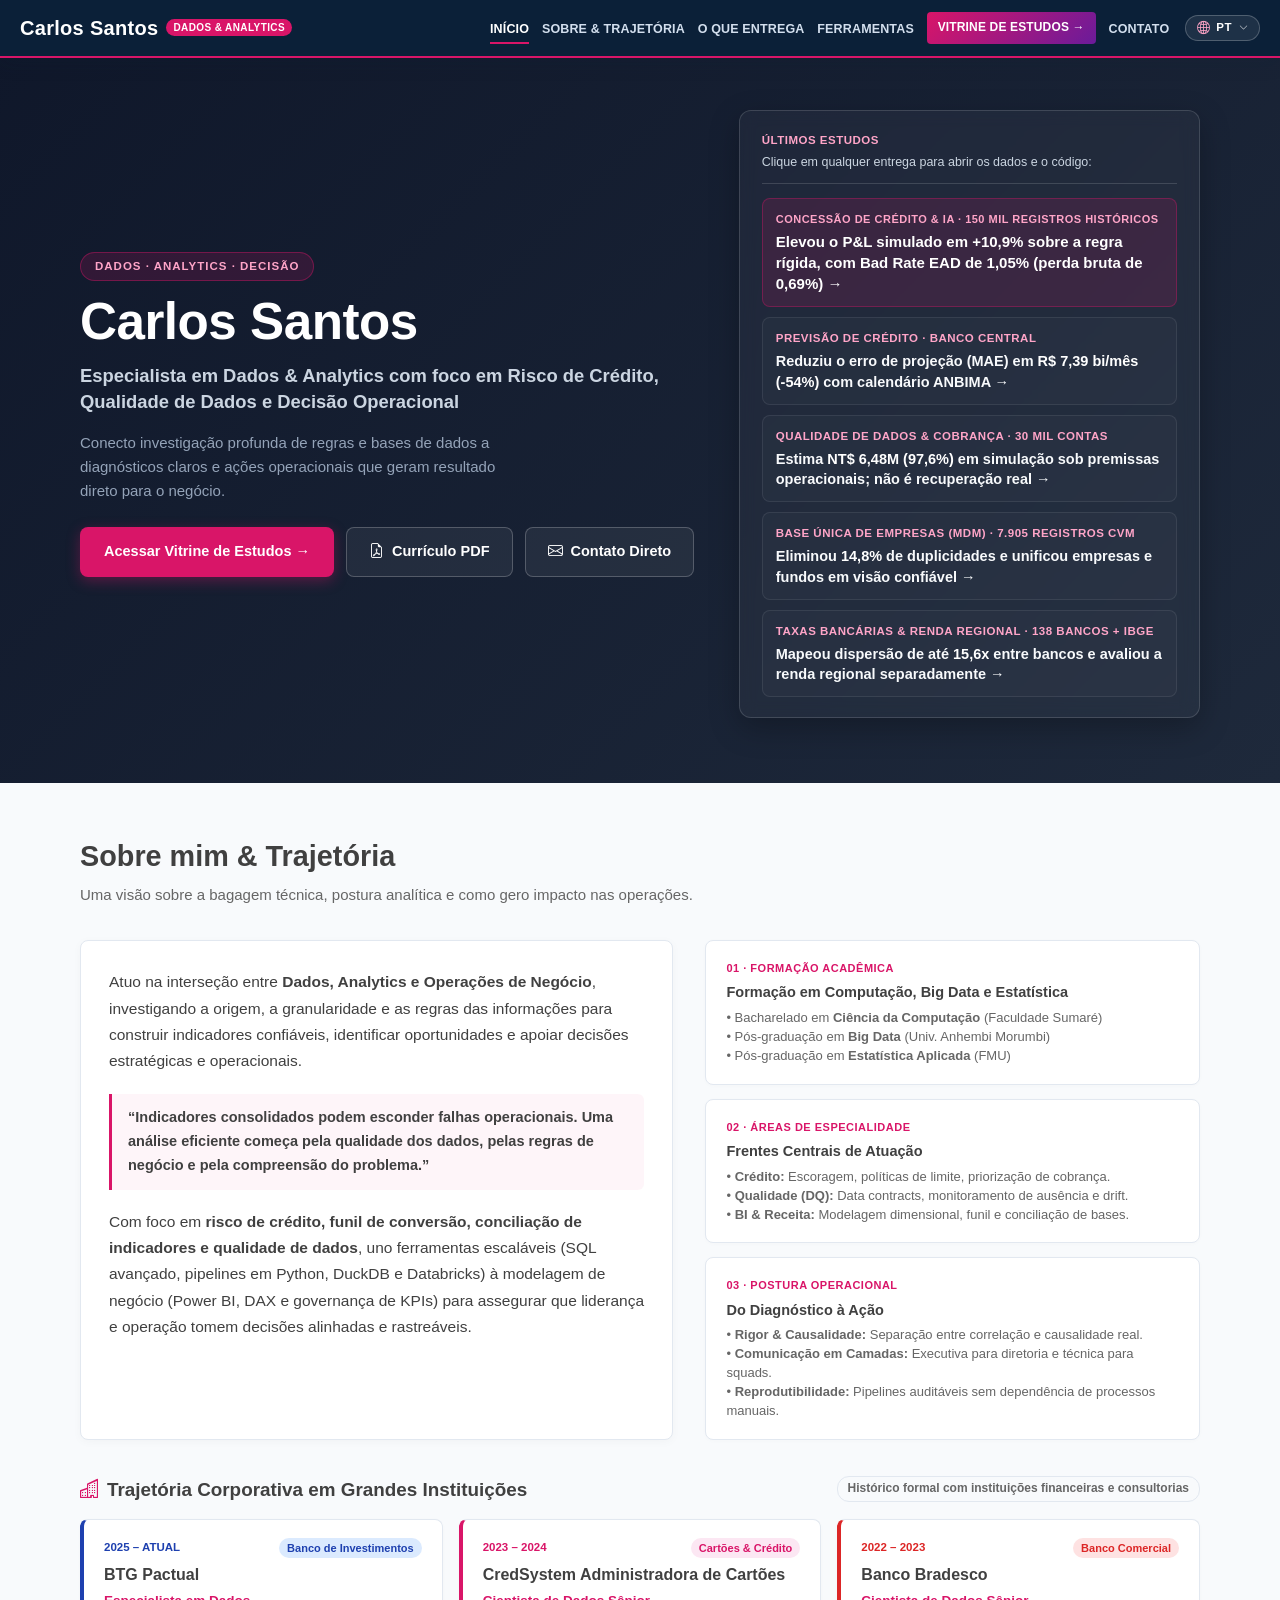
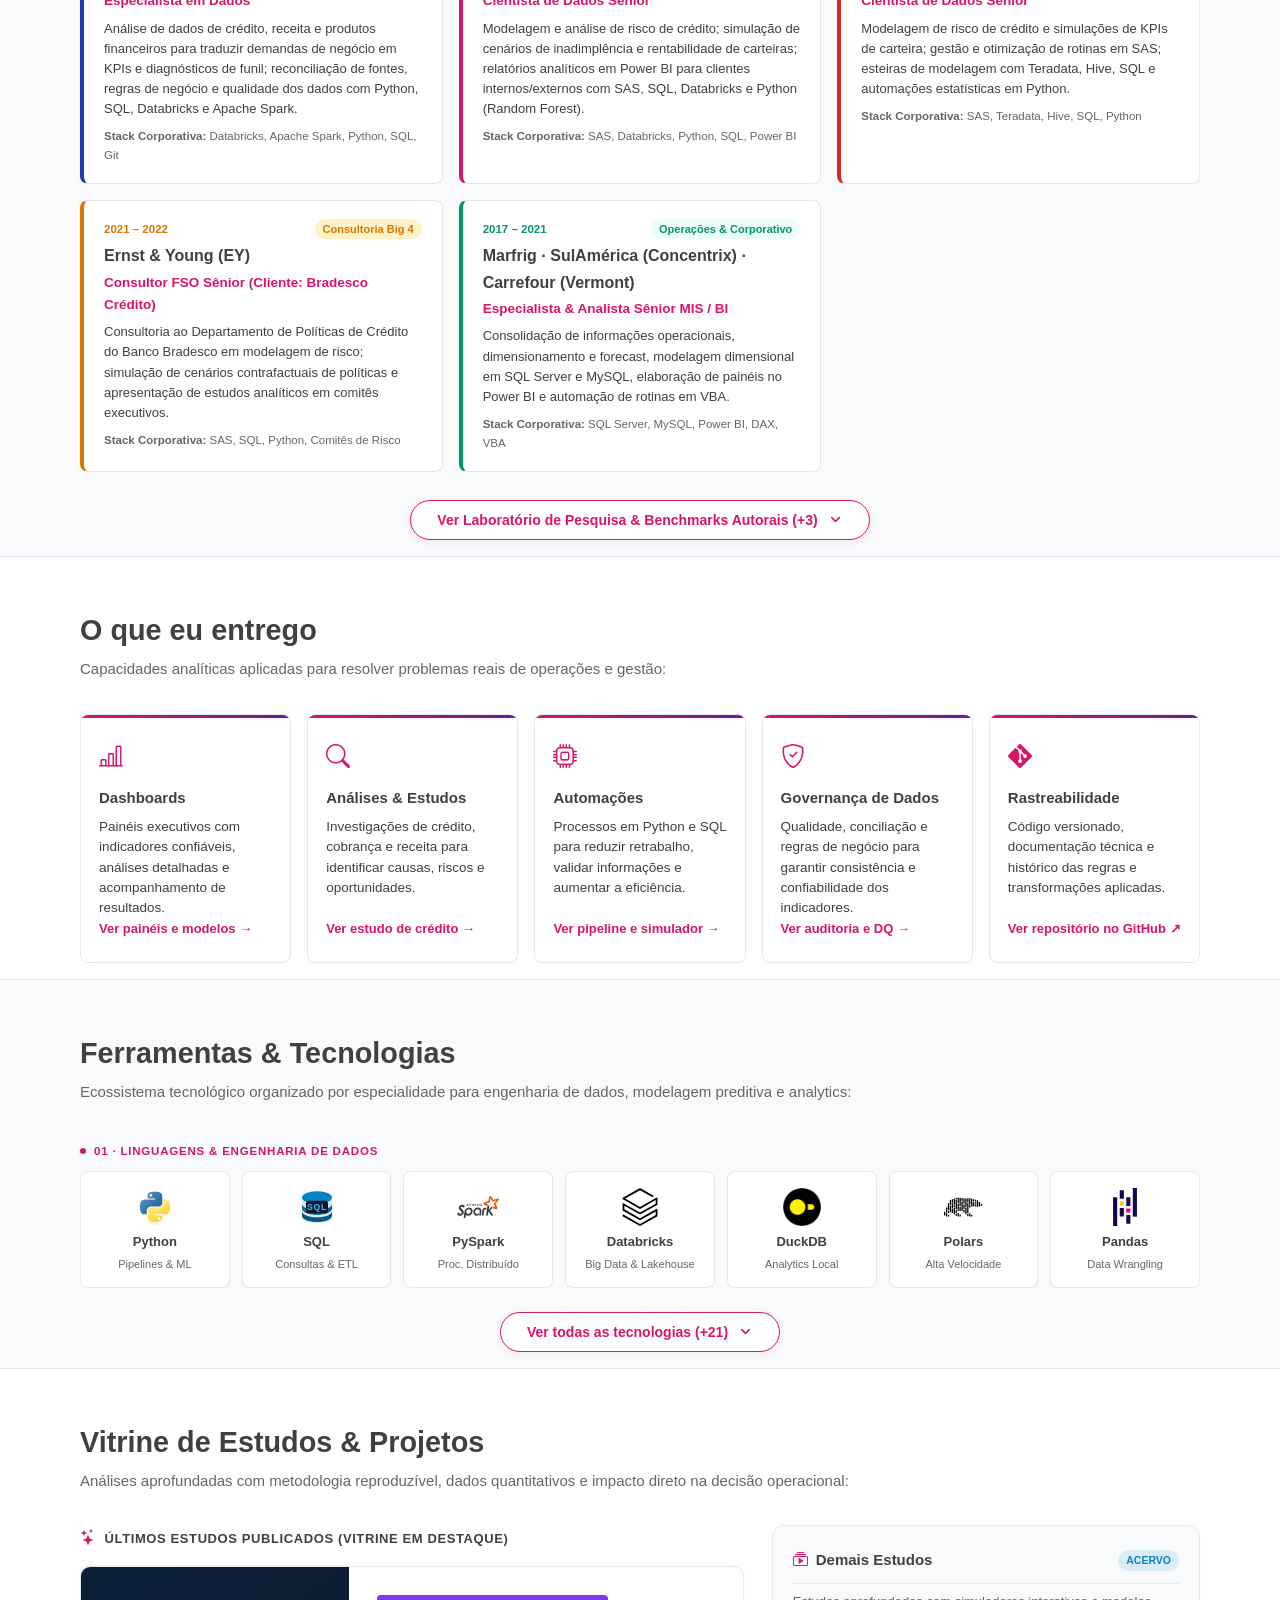
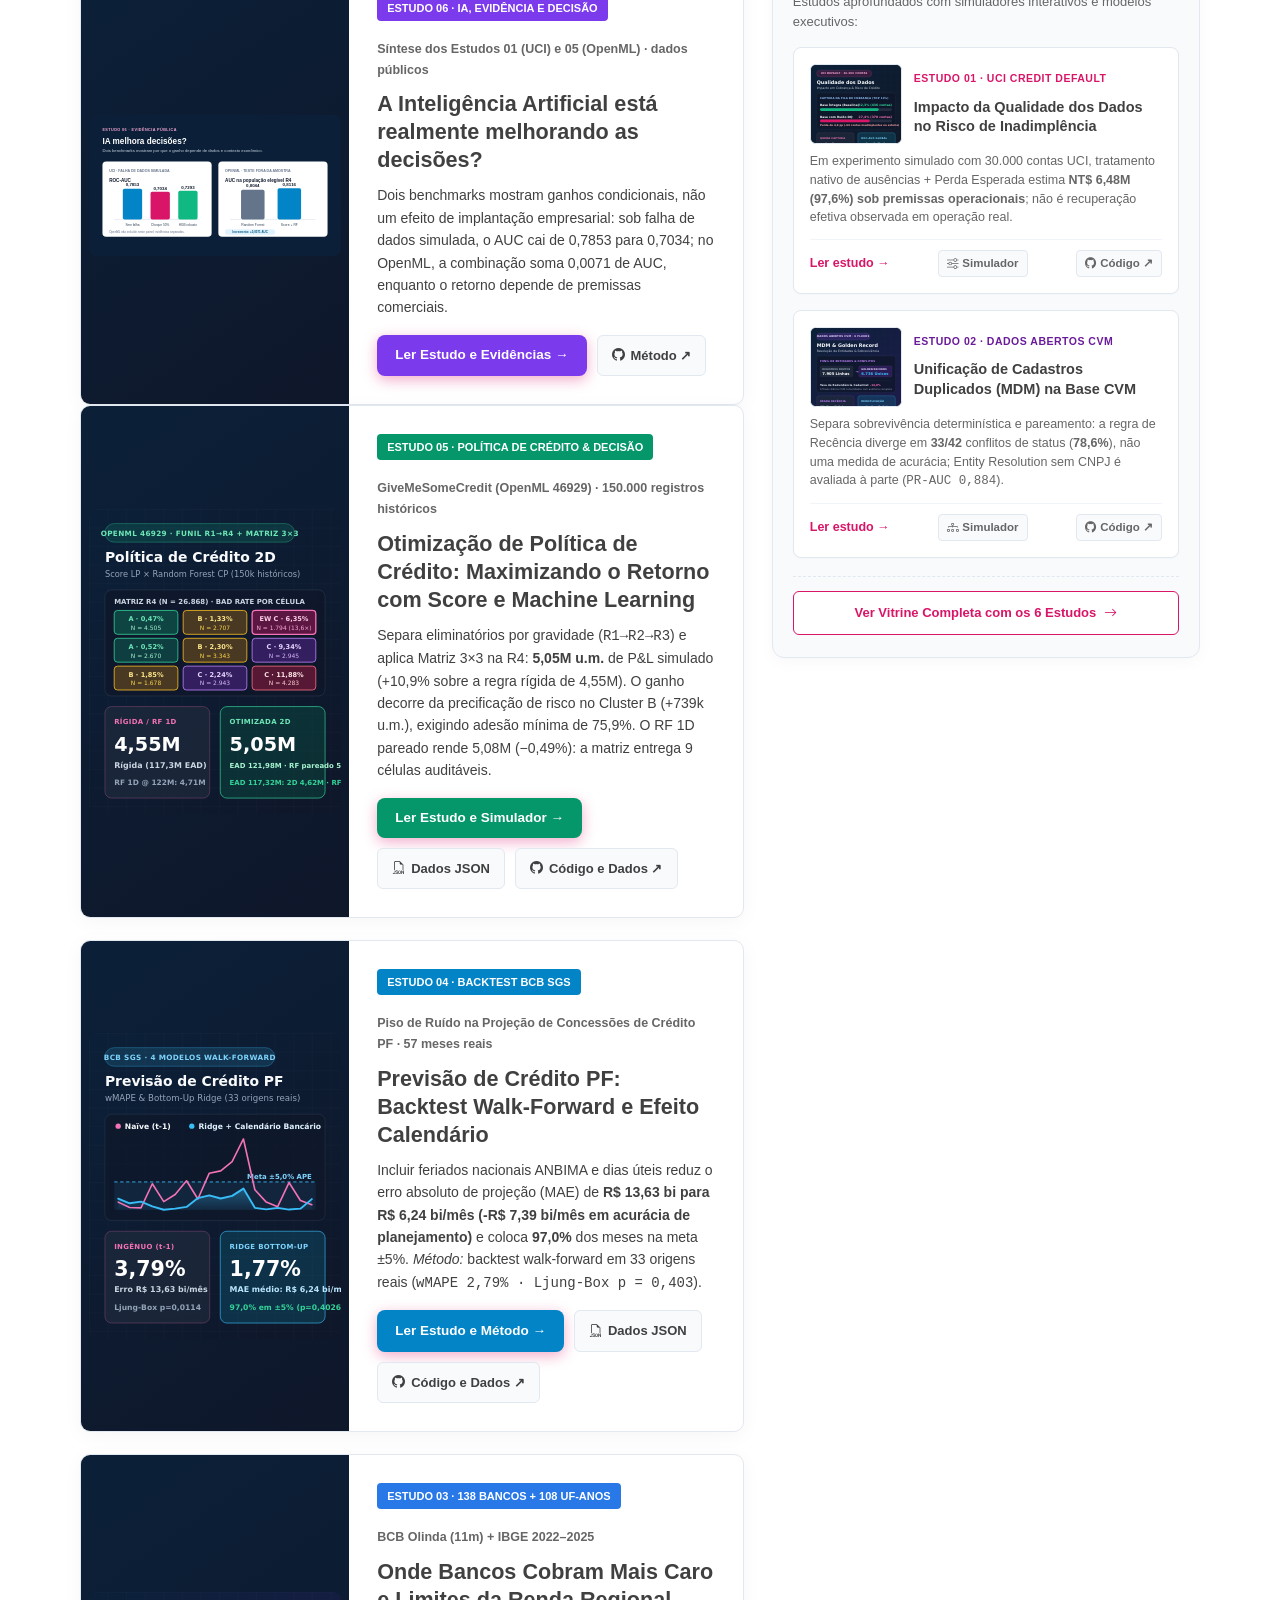
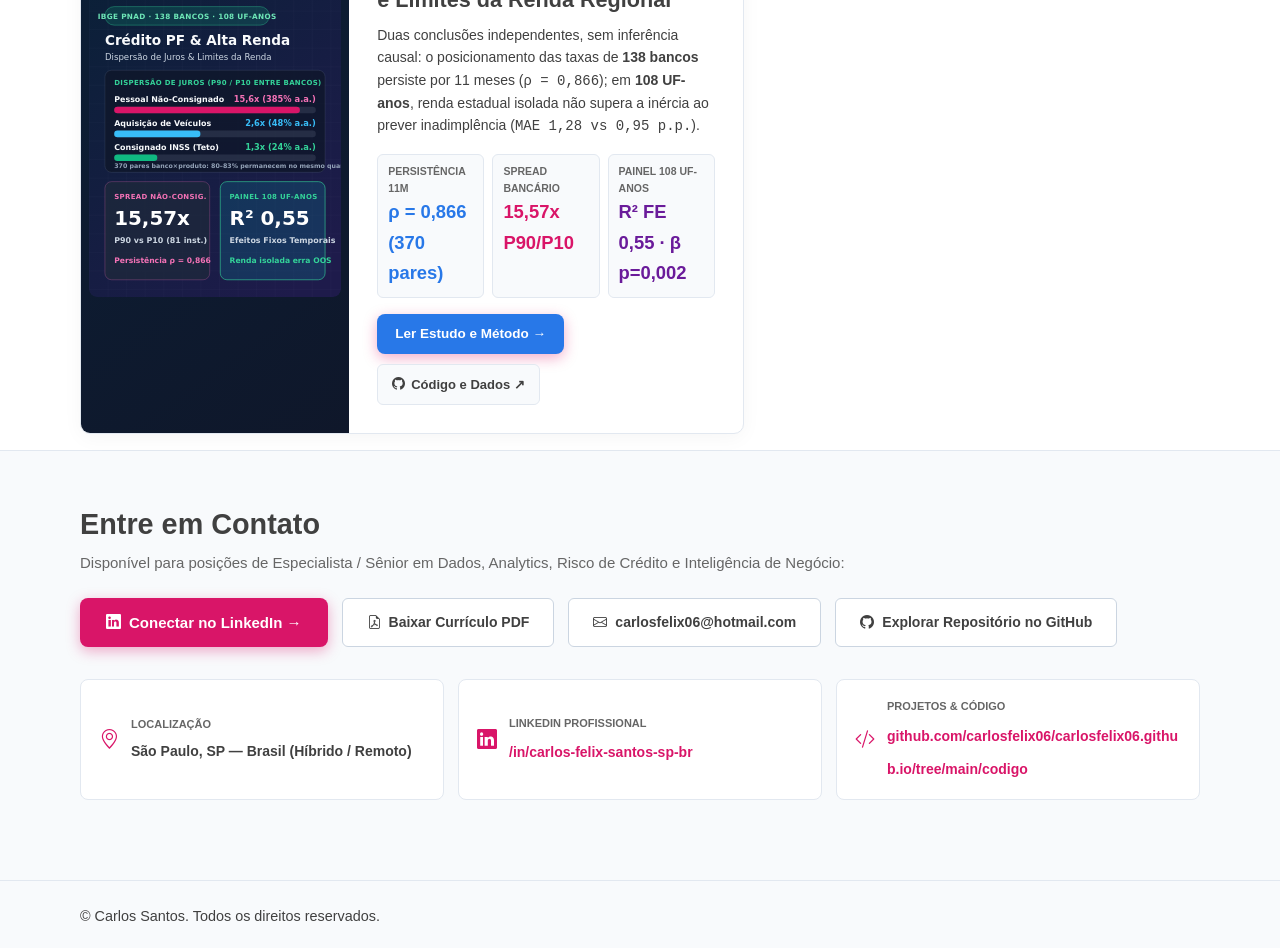
==== index.html @ 15929a81 "feat(home): ocultar Laboratorio de Pesquisa & Benchmarks com botao toggle elegante" ====
<!DOCTYPE html>
<html lang="pt-BR">
<head>
<meta charset="utf-8">
<meta name="viewport" content="width=device-width, initial-scale=1">
<link rel="icon" type="image/svg+xml" href="assets/img/favicon.svg">
<link rel="alternate icon" href="favicon.ico">
<link rel="apple-touch-icon" href="assets/img/apple-touch-icon.png">
<title>Carlos Santos | Especialista Sênior em Dados, Analytics &amp; Risco de Crédito</title>
<meta name="description" content="Portfólio de Carlos Santos, Especialista Sênior em Dados e Analytics: experiência em risco de crédito, qualidade de dados, receita e decisão operacional.">
<link rel="canonical" href="https://carlosfelix06.github.io/">
<meta property="og:type" content="website">
<meta property="og:title" content="Carlos Santos | Especialista Sênior em Dados, Analytics &amp; Risco de Crédito">
<meta property="og:description" content="Experiência em risco de crédito, qualidade de dados, receita e decisão operacional; estudos públicos reproduzíveis.">
<meta property="og:url" content="https://carlosfelix06.github.io/">
<meta property="og:image" content="https://carlosfelix06.github.io/assets/img/og/og_home.png">
<meta name="twitter:card" content="summary_large_image">
<meta name="twitter:title" content="Carlos Santos | Especialista Sênior em Dados, Analytics &amp; Risco de Crédito">
<meta name="twitter:description" content="Experiência em risco de crédito, qualidade de dados, receita e decisão operacional; estudos públicos reproduzíveis.">
<meta name="twitter:image" content="https://carlosfelix06.github.io/assets/img/og/og_home.png">
<script type="application/ld+json">
{"@context":"https://schema.org","@type":"Person","name":"Carlos Alberto Felix Santos","jobTitle":"Especialista Sênior em Dados, Analytics e Risco de Crédito","url":"https://carlosfelix06.github.io/","email":"mailto:carlosfelix06@hotmail.com","sameAs":["https://www.linkedin.com/in/carlos-felix-santos-sp-br/","https://github.com/carlosfelix06"]}
</script>
<link rel="stylesheet" href="assets/vendor/bootstrap-icons/bootstrap-icons.css">
<link rel="stylesheet" href="assets/css/style.css?v=20261116_pillfix">
<style>
  /* mobile-nav-toggle visible dynamically */
  body { color: var(--ink); font-family: var(--sans); background: var(--bg); font-size: 16px; line-height: 1.65; }
  h1, h2, h3, h4 { color: var(--ink-heading); font-family: var(--sans); }
  p { color: var(--ink); }

  /* Hero Estratégico (O que o recrutador vê em 5 segundos) */
  #hero {
    padding: 110px 0 65px;
    background: linear-gradient(135deg, #0F172A 0%, #1E293B 100%);
    color: #FFFFFF;
  }
  .hero-grid {
    display: grid;
    grid-template-columns: 1.35fr 1fr;
    gap: 36px;
    align-items: center;
  }
  @media (max-width: 860px) {
    .hero-grid { grid-template-columns: 1fr; gap: 24px; }
  }
  .hero-tag {
    font-size: 11.5px;
    font-weight: 800;
    color: #FFA5C8;
    background: rgba(217, 21, 104, 0.16);
    border: 1px solid rgba(217, 21, 104, 0.4);
    border-radius: 20px;
    padding: 4px 14px;
    text-transform: uppercase;
    letter-spacing: 1px;
    margin-bottom: 12px;
    display: inline-flex;
    align-items: center;
    gap: 6px;
  }
  #hero h1 {
    font-size: clamp(2.3rem, 4.5vw, 3.2rem);
    font-weight: 800;
    color: #FFFFFF;
    margin: 0 0 12px;
    line-height: 1.15;
    letter-spacing: -0.5px;
  }
  .hero-role {
    font-size: 1.15rem;
    font-weight: 600;
    color: #CBD5E1;
    margin: 0 0 16px;
    line-height: 1.4;
  }
  .hero-summary {
    font-size: 15px;
    color: #94A3B8;
    line-height: 1.6;
    margin: 0 0 24px;
    max-width: 54ch;
  }
  .hero-cta-group {
    display: flex;
    flex-wrap: wrap;
    gap: 12px;
  }
  .btn-serasa {
    background: #D91568;
    color: #FFFFFF;
    padding: 12px 24px;
    font-weight: 700;
    font-size: 14.5px;
    border-radius: 8px;
    display: inline-flex;
    align-items: center;
    gap: 8px;
    transition: all 0.2s ease;
    text-decoration: none;
    box-shadow: 0 4px 14px rgba(217, 21, 104, 0.35);
  }
  .btn-serasa:hover {
    background: #B80F55;
    color: #FFFFFF;
    transform: translateY(-2px);
    box-shadow: 0 6px 20px rgba(217, 21, 104, 0.45);
    text-decoration: none;
  }
  .btn-outline-white {
    background: rgba(255, 255, 255, 0.06);
    color: #FFFFFF;
    border: 1px solid rgba(255, 255, 255, 0.22);
    padding: 12px 22px;
    font-weight: 600;
    font-size: 14.5px;
    border-radius: 8px;
    display: inline-flex;
    align-items: center;
    gap: 8px;
    text-decoration: none;
    transition: all 0.2s ease;
  }
  .btn-outline-white:hover {
    background: rgba(255, 255, 255, 0.14);
    border-color: rgba(255, 255, 255, 0.4);
    color: #FFFFFF;
    transform: translateY(-2px);
    text-decoration: none;
  }

  /* Painel de Credenciais Rápidas no Hero */
  .hero-quick-card {
    background: rgba(255, 255, 255, 0.04);
    border: 1px solid rgba(255, 255, 255, 0.14);
    border-radius: 12px;
    padding: 24px;
    backdrop-filter: blur(8px);
    box-shadow: 0 10px 30px rgba(0, 0, 0, 0.25);
  }
  
  /* Respiro aprimorado no cartão lateral do Hero */
  .quick-stat-item {
    padding-bottom: 18px;
    margin-bottom: 18px;
    border-bottom: 1px solid rgba(255, 255, 255, 0.1);
  }
  .quick-stat-item:last-child {
    border-bottom: none;
    padding-bottom: 0;
    margin-bottom: 0;
  }
  .quick-stat-item.highlight-stat {
    background: rgba(217, 21, 104, 0.12);
    border: 1px solid rgba(217, 21, 104, 0.3);
    border-radius: 6px;
    padding: 12px 14px;
    margin-bottom: 16px;
  }
  .quick-stat-item.highlight-stat .quick-stat-label {
    color: #FFA5C8;
    font-size: 11px;
  }
  .quick-stat-item.highlight-stat .quick-stat-val {
    color: #FFFFFF;
    font-size: 15px;
    font-weight: 700;
  }

  /* Melhoria de legibilidade e densidade nos cards inferiores */
  .deliverable-card p {
    font-size: 14.5px;
    color: var(--ink);
    line-height: 1.6;
    margin: 0;
    text-align: left !important;
  }
  .cred-box-desc {
    font-size: 13.5px;
    color: var(--ink);
    margin: 0;
    line-height: 1.6;
    text-align: left;
  }
  .trajectory-bio-card p {
    font-size: 15.5px;
    line-height: 1.7;
    color: var(--ink);
    text-align: left;
  }

  .quick-stat-item-old {
    padding-bottom: 14px;
    margin-bottom: 14px;
    border-bottom: 1px solid rgba(255, 255, 255, 0.1);
  }
  .quick-stat-item:last-child {
    border-bottom: none;
    padding-bottom: 0;
    margin-bottom: 0;
  }
  .quick-stat-label {
    font-size: 11.5px;
    font-weight: 700;
    color: #FFA5C8;
    text-transform: uppercase;
    letter-spacing: 0.5px;
    margin-bottom: 3px;
  }
  .quick-stat-val {
    font-size: 14.5px;
    font-weight: 600;
    color: #F8FAFC;
    line-height: 1.4;
  }

  /* Seções */
  .section-header-clean {
    margin-bottom: 2rem;
  }
  .section-tag-clean {
    font-size: 12px;
    font-weight: 800;
    color: #D91568;
    text-transform: uppercase;
    letter-spacing: 1px;
    display: block;
    margin-bottom: 4px;
  }
  .section-title-clean {
    font-size: 1.8rem;
    font-weight: 800;
    color: var(--ink-heading);
    margin: 0 0 8px;
    line-height: 1.25;
  }
  .section-sub-clean {
    color: var(--mute);
    margin: 0;
    font-size: 15px;
    max-width: 100%;
  }

  .hero-impact-card {
    padding: 20px 22px;
  }
  .quick-card-head {
    padding-bottom: 12px;
    margin-bottom: 14px;
    border-bottom: 1px solid rgba(255, 255, 255, 0.14);
  }
  .quick-card-sub {
    display: block;
    font-size: 12.5px;
    color: #CBD5E1;
    line-height: 1.45;
    margin-top: 3px;
  }
  .hero-impact-card a.quick-stat-item {
    display: block;
    text-decoration: none;
    color: inherit;
    padding: 11px 13px 12px;
    margin-bottom: 10px;
    border-radius: 8px;
    border: 1px solid rgba(255, 255, 255, 0.08);
    background: rgba(255, 255, 255, 0.025);
    transition: background 0.18s ease, border-color 0.18s ease, transform 0.18s ease;
  }
  .hero-impact-card a.quick-stat-item.highlight-stat {
    background: rgba(217, 21, 104, 0.14);
    border-color: rgba(217, 21, 104, 0.36);
  }
  .hero-impact-card a.quick-stat-item:last-child {
    margin-bottom: 0;
    padding-bottom: 12px;
    border-bottom: 1px solid rgba(255, 255, 255, 0.08);
  }
  .hero-impact-card a.quick-stat-item:hover {
    background: rgba(217, 21, 104, 0.22);
    border-color: rgba(255, 165, 200, 0.55);
    transform: translateX(3px);
  }
  .hero-impact-card a.quick-stat-item strong {
    color: #FFFFFF;
  }

  /* Seção "Sobre mim & Trajetória" estruturada para avaliação de competências */
  .trajectory-grid {
    display: grid;
    grid-template-columns: 1.2fr 1fr;
    gap: 32px;
  }
  @media (max-width: 860px) {
    .trajectory-grid { grid-template-columns: 1fr; gap: 24px; }
  }
  .trajectory-bio-card {
    background: #FFFFFF;
    border: 1px solid var(--line);
    border-radius: 8px;
    padding: 28px;
    box-shadow: 0 2px 10px rgba(0,0,0,0.03);
  }
  .trajectory-bio-card p {
    font-size: 15.5px;
    line-height: 1.7;
    margin: 0 0 1rem;
    color: var(--ink);
  }
  .trajectory-bio-card p:last-child { margin-bottom: 0; }
  .trajectory-callout {
    border-left: 3px solid #D91568;
    background: rgba(217, 21, 104, 0.04);
    padding: 12px 16px;
    margin: 1.2rem 0;
    font-weight: 600;
    color: var(--ink-heading);
    font-size: 14.5px;
    border-radius: 0 6px 6px 0;
  }

  /* Coluna da Formação e Frentes de Atuação */
  .credentials-stack {
    display: flex;
    flex-direction: column;
    gap: 14px;
  }
  .cred-box {
    background: #FFFFFF;
    border: 1px solid var(--line);
    border-radius: 8px;
    padding: 18px 20px;
    box-shadow: 0 1px 4px rgba(0,0,0,0.02);
  }
  .cred-box-label {
    font-size: 11px;
    font-weight: 800;
    color: #D91568;
    text-transform: uppercase;
    letter-spacing: 0.5px;
    margin-bottom: 4px;
  }
  .cred-box-title {
    font-size: 14.5px;
    font-weight: 700;
    color: var(--ink-heading);
    margin: 0 0 4px;
  }
  .cred-box-desc {
    font-size: 13px;
    color: var(--mute);
    margin: 0;
    line-height: 1.45;
  }

  /* Grid O Que Entrega */
  .deliverables-grid {
    display: grid;
    grid-template-columns: repeat(auto-fit, minmax(200px, 1fr));
    gap: 16px;
  }
  .deliverable-card {
    background: #FFFFFF;
    border: 1px solid var(--line);
    border-radius: 8px;
    padding: 22px 18px;
    box-shadow: 0 1px 4px rgba(0,0,0,0.02);
    transition: transform 0.2s, box-shadow 0.2s;
  }
  .deliverable-card:hover {
    transform: translateY(-2px);
    box-shadow: 0 8px 20px rgba(0,0,0,0.05);
  }
  .deliverable-card i {
    font-size: 24px;
    color: #D91568;
    margin-bottom: 10px;
    display: block;
  }
  .deliverable-card h3 {
    font-size: 15px;
    font-weight: 700;
    margin: 0 0 6px;
    color: var(--ink-heading);
  }
  .deliverable-card p {
    font-size: 13.5px;
    color: var(--ink);
    line-height: 1.5;
    margin: 0;
  }

  /* Card do Estudo na Home */
  .featured-study-home {
    background: #FFFFFF;
    border: 1px solid var(--line);
    border-radius: 10px;
    overflow: hidden;
    box-shadow: 0 4px 20px rgba(0,0,0,0.04);
    display: grid;
    grid-template-columns: minmax(250px, 0.92fr) 1.35fr;
    align-items: stretch;
  }
  @media (max-width: 820px) {
    .featured-study-home { grid-template-columns: 1fr; }
  }
  .featured-study-thumb {
    background: linear-gradient(145deg, #0B2038 0%, #0F172A 100%);
    min-height: 220px;
    display: flex;
    align-items: center;
    justify-content: center;
    padding: 8px;
    text-decoration: none;
    overflow: hidden;
  }
  .featured-study-thumb img {
    width: 100%;
    height: auto;
    max-height: 100%;
    object-fit: contain;
    display: block;
    border-radius: 8px;
  }
  .featured-study-content {
    padding: 28px;
    display: flex;
    flex-direction: column;
    justify-content: center;
  }

  /* Contato */
  .contact {
    list-style: none;
    margin: 0;
    padding: 0;
    line-height: 2.2;
  }
  .contact li {
    display: flex;
    align-items: center;
    font-size: 15px;
    color: var(--ink);
  }
  .contact i {
    color: #D91568;
    margin-right: 12px;
    font-size: 17px;
    width: 20px;
    text-align: center;
  }
  .contact a {
    color: #D91568;
    text-decoration: none;
    font-weight: 600;
  }
  .contact a:hover {
    text-decoration: underline;
  }


/* Layout em 2 Colunas para Vitrine de Estudos */
.studies-showcase-layout {
  display: grid;
  grid-template-columns: 1.55fr 1fr;
  gap: 28px;
  align-items: start;
}

.showcase-column-title {
  display: flex;
  align-items: center;
  gap: 8px;
  font-size: 13px;
  font-weight: 800;
  text-transform: uppercase;
  letter-spacing: 0.6px;
  color: var(--ink-heading);
  margin-bottom: 14px;
}

.studies-showcase-sidebar {
  position: sticky;
  top: 86px;
}

.sidebar-studies-card {
  background: #F8FAFC;
  border: 1px solid var(--line);
  border-radius: 12px;
  padding: 22px 20px;
  box-shadow: 0 4px 16px rgba(15, 23, 42, 0.03);
}

.sidebar-header {
  display: flex;
  align-items: center;
  justify-content: space-between;
  margin-bottom: 8px;
  padding-bottom: 10px;
  border-bottom: 1px solid var(--line);
}

.sidebar-title {
  font-size: 15px;
  font-weight: 800;
  color: var(--ink-heading);
  margin: 0;
  display: flex;
  align-items: center;
  gap: 8px;
}

.sidebar-badge {
  font-size: 10.5px;
  font-weight: 800;
  text-transform: uppercase;
  background: rgba(2, 132, 199, 0.12);
  color: #0284C7;
  padding: 2px 8px;
  border-radius: 12px;
}

.sidebar-intro {
  font-size: 13px;
  color: var(--mute);
  margin: 0 0 16px;
  line-height: 1.5;
}

.sidebar-studies-list {
  list-style: none;
  margin: 0;
  padding: 0;
  display: flex;
  flex-direction: column;
  gap: 16px;
}

.sidebar-study-item {
  background: #FFFFFF;
  border: 1px solid var(--line);
  border-radius: 8px;
  padding: 16px;
  transition: all 0.2s ease;
  box-shadow: 0 1px 3px rgba(0, 0, 0, 0.02);
}

.sidebar-study-item:hover {
  transform: translateY(-2px);
  box-shadow: 0 6px 14px rgba(15, 23, 42, 0.06);
  border-color: #CBD5E1;
}

.sidebar-study-tag {
  font-size: 10.5px;
  font-weight: 800;
  text-transform: uppercase;
  letter-spacing: 0.5px;
  display: inline-block;
  margin-bottom: 6px;
}

.tag-magenta {
  color: #D91568;
}

.tag-purple {
  color: #6A1B9A;
}

.sidebar-study-name {
  font-size: 14.5px;
  font-weight: 700;
  margin: 0 0 8px;
  line-height: 1.35;
}

.sidebar-study-name a {
  color: var(--ink-heading);
  text-decoration: none;
  transition: color 0.15s ease;
}

.sidebar-study-name a:hover {
  color: var(--primary);
}

.sidebar-study-desc {
  font-size: 12.5px;
  color: var(--mute);
  line-height: 1.5;
  margin: 0 0 12px;
}

.sidebar-study-actions {
  display: flex;
  align-items: center;
  justify-content: space-between;
  gap: 8px;
  border-top: 1px solid #F1F5F9;
  padding-top: 10px;
}

.sidebar-link-primary {
  font-size: 12.5px;
  font-weight: 700;
  color: var(--primary);
  text-decoration: none;
}

.sidebar-link-primary:hover {
  text-decoration: underline;
}

.sidebar-link-subtle {
  font-size: 11.5px;
  font-weight: 600;
  color: var(--mute);
  background: #F8FAFC;
  border: 1px solid var(--line);
  padding: 3px 8px;
  border-radius: 4px;
  text-decoration: none;
}

.sidebar-link-subtle:hover {
  background: #EFF6FF;
  color: #0284C7;
  border-color: #BFDBFE;
}

.sidebar-footer {
  margin-top: 18px;
  padding-top: 14px;
  border-top: 1px dashed var(--line);
}

.sidebar-catalog-btn {
  display: flex;
  align-items: center;
  justify-content: center;
  gap: 8px;
  width: 100%;
  padding: 10px 14px;
  background: #FFFFFF;
  border: 1.5px solid var(--primary);
  border-radius: 6px;
  color: var(--primary);
  font-size: 13px;
  font-weight: 700;
  text-decoration: none;
  transition: all 0.2s ease;
  box-sizing: border-box;
}

.sidebar-catalog-btn:hover {
  background: var(--primary);
  color: #FFFFFF;
}

@media (max-width: 980px) {
  .studies-showcase-layout {
    grid-template-columns: 1fr !important;
    gap: 24px !important;
  }
  .studies-showcase-sidebar {
    position: static !important;
  }
}

/* ======================================================== */
/* OTIMIZAÇÃO RESPONSIVA PARA DISPOSITIVOS MÓVEIS (SMARTPHONE) */
/* ======================================================== */
html {
  scroll-behavior: smooth;
}

@media (max-width: 1140px) {
  /* Scroll margin para nenhum título ficar encoberto pelo header fixo */
  section[id], h2[id], div[id] {
    scroll-margin-top: 66px !important;
  }

  /* Header Superior Fixo Compacto */
  #header {
    padding: 10px 0 !important;
  }
  .header-inner {
    position: relative !important;
  }
  #header .logo {
    font-size: 18px !important;
  }
  #header .logo a {
    gap: 8px !important;
  }
  #header .logo span.tagline-pill {
    font-size: 9px !important;
    padding: 2px 6px !important;
  }

  /* Botão Hambúrguer Visível */
  .mobile-nav-toggle {
    display: inline-flex !important;
    align-items: center !important;
    justify-content: center !important;
  }

  /* Menu Suspenso Mobile */
  #navbar {
    display: none !important;
    position: absolute !important;
    top: calc(100% + 10px) !important;
    left: -20px !important;
    right: -20px !important;
    background: #0B2038 !important;
    border-top: 1px solid rgba(255, 255, 255, 0.1) !important;
    border-bottom: 3px solid var(--primary) !important;
    box-shadow: 0 14px 28px rgba(0, 0, 0, 0.5) !important;
    padding: 14px 20px 18px !important;
    z-index: 1001 !important;
  }

  #navbar.navbar-mobile {
    display: block !important;
    animation: fadeInDown 0.2s ease-out !important;
  }

  @keyframes fadeInDown {
    from { opacity: 0; transform: translateY(-8px); }
    to { opacity: 1; transform: translateY(0); }
  }

  #navbar ul {
    flex-direction: column !important;
    align-items: stretch !important;
    gap: 8px !important;
    width: 100% !important;
    padding: 0 !important;
    margin: 0 !important;
  }

  #navbar li {
    width: 100% !important;
  }

  #navbar a {
    display: block !important;
    padding: 10px 14px !important;
    font-size: 14px !important;
    border-radius: 4px !important;
    background: rgba(255, 255, 255, 0.04) !important;
    border-bottom: 1px solid rgba(255, 255, 255, 0.06) !important;
    text-align: left !important;
  }

  #navbar a::after {
    display: none !important;
  }

  #navbar a:hover, #navbar a.active {
    background: rgba(217, 21, 104, 0.18) !important;
    color: #FFA5C8 !important;
  }

  #navbar a.nav-cta {
    margin-top: 6px !important;
    text-align: center !important;
  }

  /* Hero Section no Mobile */
  #hero {
    padding: 76px 0 32px !important;
  }
  .hero-grid {
    grid-template-columns: 1fr !important;
    gap: 18px !important;
  }
  #hero h1 {
    font-size: 1.85rem !important;
    line-height: 1.22 !important;
  }
  .hero-role {
    font-size: 1.05rem !important;
    line-height: 1.4 !important;
    margin-bottom: 12px !important;
  }
  .hero-summary {
    font-size: 14px !important;
    line-height: 1.55 !important;
    margin-bottom: 18px !important;
  }
  .hero-cta-group {
    flex-direction: column !important;
    gap: 10px !important;
    width: 100% !important;
  }
  .hero-cta-group .btn-serasa,
  .hero-cta-group .btn-outline-white {
    width: 100% !important;
    justify-content: center !important;
    text-align: center !important;
    box-sizing: border-box !important;
  }
  .hero-quick-card {
    padding: 16px 14px !important;
    margin-top: 6px !important;
  }

  /* Seções e Títulos */
  section, .section {
    padding: 2.2rem 0 1rem !important;
  }
  .section-title-clean {
    font-size: 1.45rem !important;
    line-height: 1.3 !important;
  }
  .section-sub-clean {
    font-size: 14px !important;
    line-height: 1.5 !important;
  }

  /* Trajetória & Credenciais */
  .trajectory-grid {
    grid-template-columns: 1fr !important;
    gap: 16px !important;
  }
  .trajectory-bio-card {
    padding: 18px 16px !important;
  }
  .cred-box {
    padding: 14px 16px !important;
  }

  /* O Que Entrega */
  .deliverables-grid {
    grid-template-columns: 1fr !important;
    gap: 14px !important;
  }
  .deliverable-card {
    padding: 18px 16px !important;
  }

  /* Grid de Ferramentas / Tecnologias */
  .tools-grid-7 {
    grid-template-columns: repeat(2, 1fr) !important;
    gap: 8px !important;
  }
  .tool-card {
    padding: 10px 8px !important;
  }

  /* Vitrine & Cards de Estudo */
  .catalog-grid {
    grid-template-columns: 1fr !important;
  }
  .catalog-card {
    padding: 16px 14px !important;
  }
  .featured-study-home {
    grid-template-columns: 1fr !important;
  }
  .featured-study-thumb {
    min-height: auto !important;
    padding: 10px !important;
  }
  .featured-study-thumb img {
    max-height: 270px !important;
  }
  .featured-study-content {
    padding: 18px 16px !important;
  }

  /* Estudo de Caso & Simuladores */
  .card-grid-2, .card-grid-3, .audit-grid-2, .quant-grid {
    grid-template-columns: 1fr !important;
    gap: 14px !important;
  }
  .research-card, .quant-card, .sim-box {
    padding: 16px 14px !important;
  }
  .sim-controls {
    grid-template-columns: 1fr !important;
    gap: 10px !important;
  }
  .kpi-grid, #sim-kpis, #mdm-kpis {
    grid-template-columns: repeat(2, 1fr) !important;
    gap: 8px !important;
  }
  .kpi-card {
    padding: 10px 10px !important;
  }
  .kpi-val {
    font-size: 1.4rem !important;
  }

  /* Tabelas Responsivas */
  .wrap, .table-responsive {
    overflow-x: auto !important;
    -webkit-overflow-scrolling: touch !important;
    width: 100% !important;
    max-width: 100% !important;
    display: block !important;
  }
  table {
    min-width: 0;
    max-width: 100%;
    font-size: 13px !important;
  }
  .wrap > table:not(.quant-table), .table-responsive > table:not(.quant-table) {
    min-width: 440px;
    max-width: none;
  }

  /* Imagens & Figuras */
  .fig img, .fig-analytic-card img, .study-figure img, .study-chart img {
    width: 100% !important;
    height: auto !important;
    max-width: 100% !important;
  }
}

@media (max-width: 480px) {
  #header .logo {
    font-size: 16px !important;
  }
  #header .logo span.tagline-pill {
    display: none !important;
  }
  .kpi-grid, #sim-kpis, #mdm-kpis {
    grid-template-columns: 1fr !important;
  }
  /* Prevenção estrita de overflow horizontal mobile (375px) */
  html, body {
    overflow-x: hidden !important;
    max-width: 100vw !important;
  }
  .container {
    max-width: 100% !important;
    box-sizing: border-box !important;
  }
  .contact a, a[href*="github.com"], .hero-cta-group a {
    word-break: break-word !important;
    overflow-wrap: anywhere !important;
  }
}

</style>
</head>
<body>

<header id="header">
  <div class="container header-inner">
    <div class="logo">
        <a href="index.html">
          Carlos Santos
          <span class="tagline-pill" data-i18n="tagline_pill">Dados &amp; Analytics</span>
        </a>
      </div>
    <div class="header-right">
      <nav id="navbar">
      <ul>
        <li><a href="#hero" class="active" data-i18n="nav_home">Início</a></li>
        <li><a href="#sobre" data-i18n="nav_about">Sobre &amp; Trajetória</a></li>
        <li><a href="#entrega" data-i18n="nav_deliver">O que entrega</a></li>
        <li><a href="#ferramentas" data-i18n="nav_tools">Ferramentas</a></li>
        <li><a href="#estudos" class="nav-cta" data-i18n="nav_studies">Vitrine de Estudos →</a></li>
        <li><a href="#contato" data-i18n="nav_contact">Contato</a></li>
      </ul>
    </nav>
      <div class="lang-switcher" id="lang-switcher">
        <button type="button" class="lang-btn" id="lang-btn" aria-label="Selecionar idioma" aria-expanded="false">
          <i class="bi bi-globe2" style="font-size:13px; color:#FFA5C8;"></i>
          <span class="lang-code" id="lang-current-code">PT</span>
          <i class="bi bi-chevron-down" style="font-size:9px; margin-left:1px; opacity:0.8;"></i>
        </button>
        <ul class="lang-dropdown" id="lang-dropdown">
          <li><button type="button" class="lang-option active" data-lang="pt"><span class="lang-code-pill">PT</span> Português</button></li>
          <li><button type="button" class="lang-option" data-lang="en"><span class="lang-code-pill">EN</span> English</button></li>
          <li><button type="button" class="lang-option" data-lang="es"><span class="lang-code-pill">ES</span> Español</button></li>
        </ul>
      </div>
      <button type="button" class="mobile-nav-toggle" aria-label="Menu" aria-expanded="false" style="display:none;">
        <i class="bi bi-list"></i>
      </button>
    </div>
  </div>
</header>

<main>
  <!-- Hero Estratégico -->
  <section id="hero">
    <div class="container hero-grid">
      <div>
        <span class="hero-tag" data-i18n="hero_tag">Dados · Analytics · Decisão</span>
        <h1>Carlos Santos</h1>
        <div class="hero-role">
          <span data-i18n="hero_role">Especialista em Dados &amp; Analytics com foco em Risco de Crédito, Qualidade de Dados e Decisão Operacional</span>
        </div>
        <p class="hero-summary" data-i18n="hero_summary">Conecto investigação profunda de regras e bases de dados a diagnósticos claros e ações operacionais que geram resultado direto para o negócio.</p>
        <div class="hero-cta-group">
          <a class="btn-serasa" href="#estudos">
            <span data-i18n="hero_cta_studies">Acessar Vitrine de Estudos →</span>
          </a>
          <a class="btn-outline-white" href="assets/curriculo-carlos-santos-dados-analytics.pdf" target="_blank" rel="noopener">
            <i class="bi bi-file-earmark-pdf"></i> <span data-i18n="hero_btn_resume">Currículo PDF</span>
          </a>
          <a class="btn-outline-white" href="mailto:carlosfelix06@hotmail.com">
            <i class="bi bi-envelope"></i> <span data-i18n="hero_btn_contact">Contato Direto</span>
          </a>
        </div>
      </div>

      <!-- Resumo direto dos 4 resultados em 20s para quem chega pelo LinkedIn -->
      <div class="hero-quick-card hero-impact-card">
        <div class="quick-card-head">
          <div class="quick-stat-label" data-i18n="hero_card_kicker">Últimos Estudos</div>
          <span class="quick-card-sub" data-i18n="hero_card_sub">Clique em qualquer entrega para abrir os dados e o código:</span>
        </div>
        <a class="quick-stat-item highlight-stat" href="estudo-funil-politica-credito.html">
          <div class="quick-stat-label" data-i18n="hero_policy_label">Concessão de Crédito & IA · 150 mil registros históricos</div>
          <div class="quick-stat-val" data-i18n="hero_policy_val">Elevou o P&amp;L simulado em <strong>+10,9%</strong> sobre a regra rígida, com Bad Rate EAD de <strong>1,05%</strong> (perda bruta de 0,69%) →</div>
        </a>
        <a class="quick-stat-item" href="estudo-backtest-projecao-pedidos.html">
          <div class="quick-stat-label" data-i18n="hero_diff_label">Previsão de Crédito · Banco Central</div>
          <div class="quick-stat-val" data-i18n="hero_diff_val">Reduziu o erro de projeção (MAE) em <strong>R$ 7,39 bi/mês (-54%)</strong> com calendário ANBIMA →</div>
        </a>
        <a class="quick-stat-item" href="estudo-qualidade-dados-inadimplencia.html">
          <div class="quick-stat-label" data-i18n="hero_domain_label">Qualidade de Dados &amp; Cobrança · 30 mil contas</div>
          <div class="quick-stat-val" data-i18n="hero_domain_val">Estima <strong>NT$ 6,48M (97,6%)</strong> em simulação sob premissas operacionais; não é recuperação real →</div>
        </a>
        <a class="quick-stat-item" href="estudo-mdm-golden-record.html">
          <div class="quick-stat-label" data-i18n="hero_method_label">Base Única de Empresas (MDM) · 7.905 registros CVM</div>
          <div class="quick-stat-val" data-i18n="hero_method_val">Eliminou <strong>14,8%</strong> de duplicidades e unificou empresas e fundos em visão confiável →</div>
        </a>
        <a class="quick-stat-item" href="estudo-alta-renda-nichos.html">
          <div class="quick-stat-label" data-i18n="hero_avail_label">Taxas Bancárias &amp; Renda Regional · 138 Bancos + IBGE</div>
          <div class="quick-stat-val" data-i18n="hero_avail_val">Mapeou dispersão de até <strong>15,6x</strong> entre bancos e avaliou a renda regional separadamente →</div>
        </a>
      </div>
    </div>
  </section>

  <!-- Seção Sobre mim & Trajetória (O "Quem eu sou" profissional) -->
  <section id="sobre" class="section">
    <div class="container">
      <div class="section-header-clean">
        <h2 class="section-title-clean" data-i18n="about_title">Sobre mim &amp; Trajetória</h2>
        <p class="section-sub-clean" data-i18n="about_sub">Uma visão sobre a bagagem técnica, postura analítica e como gero impacto nas operações.</p>
      </div>

      <div class="trajectory-grid">
        <!-- Bio com tom afirmativo e propositivo -->
        <div class="trajectory-bio-card">
          <p data-i18n="about_bio_p1">
            Atuo na interseção entre <strong>Dados, Analytics e Operações de Negócio</strong>, investigando a origem, a granularidade e as regras das informações para construir indicadores confiáveis, identificar oportunidades e apoiar decisões estratégicas e operacionais.
          </p>
          <div class="trajectory-callout" data-i18n="about_quote">
            “Indicadores consolidados podem esconder falhas operacionais. Uma análise eficiente começa pela qualidade dos dados, pelas regras de negócio e pela compreensão do problema.”
          </div>
          <p data-i18n="about_bio_p2">
            Com foco em <strong>risco de crédito, funil de conversão, conciliação de indicadores e qualidade de dados</strong>, uno ferramentas escaláveis (SQL avançado, pipelines em Python, DuckDB e Databricks) à modelagem de negócio (Power BI, DAX e governança de KPIs) para assegurar que liderança e operação tomem decisões alinhadas e rastreáveis.
          </p>
        </div>

        <!-- Credenciais Formais com titulação precisa (sem sugerir engenharia) -->
        <div class="credentials-stack">
          <div class="cred-box">
            <div class="cred-box-label" data-i18n="cred_edu_label">01 · FORMAÇÃO ACADÊMICA</div>
            <div class="cred-box-title" data-i18n="cred_edu_title">Formação em Computação, Big Data e Estatística</div>
            <div class="cred-box-desc" data-i18n="cred_edu_desc">
              • Bacharelado em <strong>Ciência da Computação</strong> (Faculdade Sumaré)<br>
              • Pós-graduação em <strong>Big Data</strong> (Univ. Anhembi Morumbi)<br>
              • Pós-graduação em <strong>Estatística Aplicada</strong> (FMU)
            </div>
          </div>

          <div class="cred-box">
            <div class="cred-box-label" data-i18n="cred_spec_label">02 · ÁREAS DE ESPECIALIDADE</div>
            <div class="cred-box-title" data-i18n="cred_spec_title">Frentes Centrais de Atuação</div>
            <div class="cred-box-desc" data-i18n="cred_spec_desc">
              • <strong>Crédito:</strong> Escoragem, políticas de limite, priorização de cobrança.<br>
              • <strong>Qualidade (DQ):</strong> Data contracts, monitoramento de ausência e drift.<br>
              • <strong>BI &amp; Receita:</strong> Modelagem dimensional, funil e conciliação de bases.
            </div>
          </div>

          <div class="cred-box">
            <div class="cred-box-label" data-i18n="cred_ops_label">03 · POSTURA OPERACIONAL</div>
            <div class="cred-box-title" data-i18n="cred_ops_title">Do Diagnóstico à Ação</div>
            <div class="cred-box-desc" data-i18n="cred_ops_desc">
              • <strong>Rigor &amp; Causalidade:</strong> Separação entre correlação e causalidade real.<br>
              • <strong>Comunicação em Camadas:</strong> Executiva para diretoria e técnica para squads.<br>
              • <strong>Reprodutibilidade:</strong> Pipelines auditáveis sem dependência de processos manuais.
            </div>
          </div>
        </div>
      </div>

      <!-- Linha do Tempo Profissional Corporativa (Empresas Reais do Currículo) -->
      <div class="trajectory-timeline" style="margin-top:34px;">
        <div style="display:flex; justify-content:space-between; align-items:center; flex-wrap:wrap; gap:10px; margin-bottom:14px;">
          <h3 style="font-size:1.18rem; font-weight:800; color:var(--ink-heading); margin:0; display:flex; align-items:center; gap:8px;">
            <i class="bi bi-buildings" style="color:var(--primary);"></i> <span data-i18n="traj_title">Trajetória Corporativa em Grandes Instituições</span>
          </h3>
          <span style="font-size:12px; color:var(--mute); font-weight:600; background:#F8FAFC; border:1px solid #E2E8F0; padding:2px 10px; border-radius:12px;" data-i18n="traj_sub">
            Histórico formal com instituições financeiras e consultorias
          </span>
        </div>
        
        <div style="display:grid; grid-template-columns:repeat(auto-fit, minmax(310px, 1fr)); gap:16px;">
          <!-- Empresa 1: BTG Pactual -->
          <div class="cred-box" style="border-left:4px solid #1E40AF;">
            <div style="display:flex; justify-content:space-between; align-items:center; margin-bottom:4px;">
              <span style="font-size:11.5px; font-weight:800; color:#1E40AF; text-transform:uppercase;" data-i18n="traj_1_period">2025 – Atual</span>
              <span style="font-size:11px; font-weight:700; color:#1E40AF; background:#DBEAFE; padding:1px 8px; border-radius:10px;">Banco de Investimentos</span>
            </div>
            <div style="font-weight:800; font-size:16px; color:var(--ink-heading); margin:2px 0 2px;" data-i18n="traj_1_company">BTG Pactual</div>
            <div style="font-weight:700; font-size:13.5px; color:var(--primary); margin-bottom:6px;" data-i18n="traj_1_role">Especialista em Dados</div>
            <p style="font-size:13px; line-height:1.55; color:var(--ink); margin:0 0 8px;" data-i18n="traj_1_desc">
              Análise de dados de crédito, receita e produtos financeiros para traduzir demandas de negócio em KPIs e diagnósticos de funil; reconciliação de fontes, regras de negócio e qualidade dos dados com Python, SQL, Databricks e Apache Spark.
            </p>
            <div style="font-size:11.5px; color:var(--mute);" data-i18n="traj_1_stack"><strong>Stack Corporativa:</strong> Databricks, Apache Spark, Python, SQL, Git</div>
          </div>

          <!-- Empresa 2: CredSystem -->
          <div class="cred-box" style="border-left:4px solid #D91568;">
            <div style="display:flex; justify-content:space-between; align-items:center; margin-bottom:4px;">
              <span style="font-size:11.5px; font-weight:800; color:#D91568; text-transform:uppercase;" data-i18n="traj_2_period">2023 – 2024</span>
              <span style="font-size:11px; font-weight:700; color:#D91568; background:#FCE7F3; padding:1px 8px; border-radius:10px;">Cartões &amp; Crédito</span>
            </div>
            <div style="font-weight:800; font-size:16px; color:var(--ink-heading); margin:2px 0 2px;" data-i18n="traj_2_company">CredSystem Administradora de Cartões</div>
            <div style="font-weight:700; font-size:13.5px; color:var(--primary); margin-bottom:6px;" data-i18n="traj_2_role">Cientista de Dados Sênior</div>
            <p style="font-size:13px; line-height:1.55; color:var(--ink); margin:0 0 8px;" data-i18n="traj_2_desc">
              Modelagem e análise de risco de crédito; simulação de cenários de inadimplência e rentabilidade de carteiras; relatórios analíticos em Power BI para clientes internos/externos com SAS, SQL, Databricks e Python (Random Forest).
            </p>
            <div style="font-size:11.5px; color:var(--mute);" data-i18n="traj_2_stack"><strong>Stack Corporativa:</strong> SAS, Databricks, Python, SQL, Power BI</div>
          </div>

          <!-- Empresa 3: Banco Bradesco -->
          <div class="cred-box" style="border-left:4px solid #DC2626;">
            <div style="display:flex; justify-content:space-between; align-items:center; margin-bottom:4px;">
              <span style="font-size:11.5px; font-weight:800; color:#DC2626; text-transform:uppercase;" data-i18n="traj_3_period">2022 – 2023</span>
              <span style="font-size:11px; font-weight:700; color:#DC2626; background:#FEE2E2; padding:1px 8px; border-radius:10px;">Banco Comercial</span>
            </div>
            <div style="font-weight:800; font-size:16px; color:var(--ink-heading); margin:2px 0 2px;" data-i18n="traj_3_company">Banco Bradesco</div>
            <div style="font-weight:700; font-size:13.5px; color:var(--primary); margin-bottom:6px;" data-i18n="traj_3_role">Cientista de Dados Sênior</div>
            <p style="font-size:13px; line-height:1.55; color:var(--ink); margin:0 0 8px;" data-i18n="traj_3_desc">
              Modelagem de risco de crédito e simulações de KPIs de carteira; gestão e otimização de rotinas em SAS; esteiras de modelagem com Teradata, Hive, SQL e automações estatísticas em Python.
            </p>
            <div style="font-size:11.5px; color:var(--mute);" data-i18n="traj_3_stack"><strong>Stack Corporativa:</strong> SAS, Teradata, Hive, SQL, Python</div>
          </div>

          <!-- Empresa 4: Ernst & Young (EY) -->
          <div class="cred-box" style="border-left:4px solid #D97706;">
            <div style="display:flex; justify-content:space-between; align-items:center; margin-bottom:4px;">
              <span style="font-size:11.5px; font-weight:800; color:#D97706; text-transform:uppercase;" data-i18n="traj_4_period">2021 – 2022</span>
              <span style="font-size:11px; font-weight:700; color:#D97706; background:#FEF3C7; padding:1px 8px; border-radius:10px;">Consultoria Big 4</span>
            </div>
            <div style="font-weight:800; font-size:16px; color:var(--ink-heading); margin:2px 0 2px;" data-i18n="traj_4_company">Ernst &amp; Young (EY)</div>
            <div style="font-weight:700; font-size:13.5px; color:var(--primary); margin-bottom:6px;" data-i18n="traj_4_role">Consultor FSO Sênior (Cliente: Bradesco Crédito)</div>
            <p style="font-size:13px; line-height:1.55; color:var(--ink); margin:0 0 8px;" data-i18n="traj_4_desc">
              Consultoria ao Departamento de Políticas de Crédito do Banco Bradesco em modelagem de risco; simulação de cenários contrafactuais de políticas e apresentação de estudos analíticos em comitês executivos.
            </p>
            <div style="font-size:11.5px; color:var(--mute);" data-i18n="traj_4_stack"><strong>Stack Corporativa:</strong> SAS, SQL, Python, Comitês de Risco</div>
          </div>

          <!-- Empresa 5: Marfrig, Concentrix, Vermont -->
          <div class="cred-box" style="border-left:4px solid #059669;">
            <div style="display:flex; justify-content:space-between; align-items:center; margin-bottom:4px;">
              <span style="font-size:11.5px; font-weight:800; color:#059669; text-transform:uppercase;" data-i18n="traj_5_period">2017 – 2021</span>
              <span style="font-size:11px; font-weight:700; color:#059669; background:#ECFDF5; padding:1px 8px; border-radius:10px;">Operações &amp; Corporativo</span>
            </div>
            <div style="font-weight:800; font-size:16px; color:var(--ink-heading); margin:2px 0 2px;" data-i18n="traj_5_company">Marfrig · SulAmérica (Concentrix) · Carrefour (Vermont)</div>
            <div style="font-weight:700; font-size:13.5px; color:var(--primary); margin-bottom:6px;" data-i18n="traj_5_role">Especialista &amp; Analista Sênior MIS / BI</div>
            <p style="font-size:13px; line-height:1.55; color:var(--ink); margin:0 0 8px;" data-i18n="traj_5_desc">
              Consolidação de informações operacionais, dimensionamento e forecast, modelagem dimensional em SQL Server e MySQL, elaboração de painéis no Power BI e automação de rotinas em VBA.
            </p>
            <div style="font-size:11.5px; color:var(--mute);" data-i18n="traj_5_stack"><strong>Stack Corporativa:</strong> SQL Server, MySQL, Power BI, DAX, VBA</div>
          </div>
        </div>
      </div>

      <!-- Botão Centralizado Elegante para expandir/recolher o Laboratório de Pesquisa & Benchmarks -->
      <div class="tools-more-wrap" style="margin-top:28px;">
        <button id="btn-toggle-cases" class="btn-tools-toggle" type="button" aria-expanded="false" aria-controls="trajectory-cases-container" onclick="toggleTrajectoryCases()">
          <span data-i18n="cases_btn_more">Ver Laboratório de Pesquisa &amp; Benchmarks Autorais (+3)</span>
          <svg width="15" height="15" viewBox="0 0 24 24" fill="none" stroke="currentColor" stroke-width="2.5" stroke-linecap="round" stroke-linejoin="round"><polyline points="6 9 12 15 18 9"></polyline></svg>
        </button>
      </div>

      <!-- Bloco de Distinção Conceitual: Atuação Corporativa vs Laboratório Autoral (Oculto por padrão) -->
      <div class="trajectory-cases" id="trajectory-cases-container" style="margin-top:28px; display:none;">
        <div style="background:#F8FAFC; border:1px solid #CBD5E1; border-radius:10px; padding:20px 22px; margin-bottom:20px;">
          <div style="display:flex; align-items:center; gap:8px; margin-bottom:8px;">
            <i class="bi bi-shield-check" style="color:var(--primary); font-size:18px;"></i>
            <h4 style="margin:0; font-size:15px; font-weight:800; color:var(--ink-heading);" data-i18n="cred_block_title">
              Atuação Corporativa &amp; Rigor Ético de Informações
            </h4>
          </div>
          <p style="margin:0; font-size:13.5px; line-height:1.6; color:var(--ink);" data-i18n="cred_block_desc">
            As tecnologias corporativas (Databricks, Spark, Teradata, SAS, Power BI) refletem minha atuação profissional direta nas instituições financeiras acima. Por motivos de confidencialidade bancária e sigilo corporativo, dados proprietários de clientes e estratégias internas não são expostos. Os benchmarks quantitativos a seguir foram desenvolvidos de forma <strong>independente e aberta com bases públicas oficiais</strong> para demonstrar capacidade analítica, rigor científico e código reproduzível.
          </p>
        </div>

        <div style="display:flex; justify-content:space-between; align-items:center; flex-wrap:wrap; gap:10px; margin-bottom:14px;">
          <h3 style="font-size:1.18rem; font-weight:800; color:var(--ink-heading); margin:0; display:flex; align-items:center; gap:8px;">
            <i class="bi bi-flask" style="color:#059669;"></i> <span data-i18n="cases_title">Laboratório de Pesquisa Aplicada &amp; Benchmarks Autorais</span>
          </h3>
          <span style="font-size:12px; color:#059669; font-weight:700; background:#ECFDF5; padding:2px 10px; border-radius:12px;" data-i18n="cases_badge">
            Bases Públicas · Código Aberto &amp; Auditável no GitHub
          </span>
        </div>

        <div style="display:grid; grid-template-columns:repeat(auto-fit, minmax(310px, 1fr)); gap:16px;">
          <!-- Benchmark 1 -->
          <div style="background:#FFFFFF; border:1px solid var(--line); border-radius:8px; padding:20px; box-shadow:0 1px 4px rgba(0,0,0,0.02);">
            <div style="display:flex; justify-content:space-between; align-items:center; margin-bottom:8px;">
              <span style="font-size:11px; font-weight:800; color:#1565C0; text-transform:uppercase; letter-spacing:0.5px;" data-i18n="case1_badge">Benchmark 01 · Política &amp; Decisão</span>
              <span style="font-size:12px; font-weight:700; color:#059669; background:#ECFDF5; padding:2px 8px; border-radius:12px;" data-i18n="case1_kpi">+10,94% P&amp;L Simulado</span>
            </div>
            <div style="font-weight:700; font-size:14.5px; color:var(--ink-heading); margin-bottom:6px;" data-i18n="case1_title">Política de Crédito em Camadas &amp; Early Warning (GiveMeSomeCredit / 150k registros)</div>
            <p style="font-size:13px; line-height:1.55; color:var(--ink); margin:0 0 8px;" data-i18n="case1_prob"><strong>Problema:</strong> Regras de corte único descartavam bons pagadores ou abriam margem para inadimplência oculta por falta de visão combinada de curto e longo prazo.</p>
            <p style="font-size:13px; line-height:1.55; color:var(--ink); margin:0 0 8px;" data-i18n="case1_act"><strong>Atuação no Experimento:</strong> Modelagem de funil de gravidade (R1→R4) com Matriz 3×3 calibrada, isolando 1.794 contas em risco oculto (6,35% Bad Rate) e alcançando Bad Rate EAD de 1,054% (0,685% perda LGD 65%).</p>
            <div style="font-size:12px; color:var(--mute);" data-i18n="case1_stack"><strong>Stack do Estudo:</strong> Python, Scikit-learn, Pandas, NumPy, HTML/Plotly Interativo</div>
          </div>

          <!-- Benchmark 2 -->
          <div style="background:#FFFFFF; border:1px solid var(--line); border-radius:8px; padding:20px; box-shadow:0 1px 4px rgba(0,0,0,0.02);">
            <div style="display:flex; justify-content:space-between; align-items:center; margin-bottom:8px;">
              <span style="font-size:11px; font-weight:800; color:#E65100; text-transform:uppercase; letter-spacing:0.5px;" data-i18n="case3_badge">Benchmark 02 · Forecasting &amp; Finanças</span>
              <span style="font-size:12px; font-weight:700; color:#059669; background:#ECFDF5; padding:2px 8px; border-radius:12px;" data-i18n="case3_kpi">-54% Erro de Previsão</span>
            </div>
            <div style="font-weight:700; font-size:14.5px; color:var(--ink-heading); margin-bottom:6px;" data-i18n="case3_title">Previsão de Concessões com Calendário ANBIMA (Banco Central SGS / 180 meses)</div>
            <p style="font-size:13px; line-height:1.55; color:var(--ink); margin:0 0 8px;" data-i18n="case3_prob"><strong>Problema:</strong> Desvios nas metas orçamentárias mensais causados pela variação de feriados móveis e dias úteis entre meses consecutivos.</p>
            <p style="font-size:13px; line-height:1.55; color:var(--ink); margin:0 0 8px;" data-i18n="case3_act"><strong>Atuação no Experimento:</strong> Modelagem Ridge sazonal com feriados ANBIMA, reduzindo o MAE de R$ 13,63 bi para R$ 6,24 bi/mês em 33 origens de backtest (-R$ 1,23 bi/mês incremental comprovado na ablação).</p>
            <div style="font-size:12px; color:var(--mute);" data-i18n="case3_stack"><strong>Stack do Estudo:</strong> Python, Statsmodels, NumPy (`busdaycalendar`), APIs BCB SGS, Walk-Forward</div>
          </div>

          <!-- Benchmark 3 -->
          <div style="background:#FFFFFF; border:1px solid var(--line); border-radius:8px; padding:20px; box-shadow:0 1px 4px rgba(0,0,0,0.02);">
            <div style="display:flex; justify-content:space-between; align-items:center; margin-bottom:8px;">
              <span style="font-size:11px; font-weight:800; color:#6A1B9A; text-transform:uppercase; letter-spacing:0.5px;" data-i18n="case2_badge">Benchmark 03 · Governança &amp; MDM</span>
              <span style="font-size:12px; font-weight:700; color:#059669; background:#ECFDF5; padding:2px 8px; border-radius:12px;" data-i18n="case2_kpi">81,57% Recall Fim a Fim</span>
            </div>
            <div style="font-weight:700; font-size:14.5px; color:var(--ink-heading); margin-bottom:6px;" data-i18n="case2_title">Resolução de Entidades &amp; Golden Record Cadastral (Dados Abertos CVM / 7.905 registros)</div>
            <p style="font-size:13px; line-height:1.55; color:var(--ink); margin:0 0 8px;" data-i18n="case2_prob"><strong>Problema:</strong> Múltiplos sistemas legados e cadastros públicos divergentes geravam duplicidade e quebra de relacionamento B2B.</p>
            <p style="font-size:13px; line-height:1.55; color:var(--ink); margin:0 0 8px;" data-i18n="case2_act"><strong>Atuação no Experimento:</strong> Benchmark de Entity Resolution para medir acurácia de pareamento e, separadamente, auditoria das regras de sobrevivência determinística, que divergem em 33 de 42 conflitos de status.</p>
            <div style="font-size:12px; color:var(--mute);" data-i18n="case2_stack"><strong>Stack do Estudo:</strong> Python, Scikit-learn (HistGradientBoosting), Jaro-Winkler, Levenshtein</div>
          </div>
        </div>
      </div>
    </div>
  </section>

  <!-- O que eu entrego (Conectado a estudos práticos e textos assertivos alinhados à esquerda) -->
  <section id="entrega" class="section" style="background:#FFFFFF;border-top:1px solid var(--line);border-bottom:1px solid var(--line)">
    <div class="container">
      <div class="section-header-clean">
        <h2 class="section-title-clean" data-i18n="deliver_title">O que eu entrego</h2>
        <p class="section-sub-clean" data-i18n="deliver_sub">Capacidades analíticas aplicadas para resolver problemas reais de operações e gestão:</p>
      </div>

      <div class="deliverables-grid">
        <a class="deliverable-card" href="estudo-alta-renda-nichos.html">
          <i class="bi bi-bar-chart-line"></i>
          <h3 data-i18n="deliv_dashboards">Dashboards</h3>
          <p data-i18n="deliv_dashboards_p">Painéis executivos com indicadores confiáveis, análises detalhadas e acompanhamento de resultados.</p>
          <span class="card-study-link" data-i18n="deliv_dashboards_link">Ver painéis e modelos →</span>
        </a>

        <a class="deliverable-card" href="estudo-funil-politica-credito.html">
          <i class="bi bi-search"></i>
          <h3 data-i18n="deliv_analyses">Análises &amp; Estudos</h3>
          <p data-i18n="deliv_analyses_p">Investigações de crédito, cobrança e receita para identificar causas, riscos e oportunidades.</p>
          <span class="card-study-link" data-i18n="deliv_analyses_link">Ver estudo de crédito →</span>
        </a>

        <a class="deliverable-card" href="estudo-backtest-projecao-pedidos.html">
          <i class="bi bi-cpu"></i>
          <h3 data-i18n="deliv_automations">Automações</h3>
          <p data-i18n="deliv_automations_p">Processos em Python e SQL para reduzir retrabalho, validar informações e aumentar a eficiência.</p>
          <span class="card-study-link" data-i18n="deliv_automations_link">Ver pipeline e simulador →</span>
        </a>

        <a class="deliverable-card" href="estudo-mdm-golden-record.html">
          <i class="bi bi-shield-check"></i>
          <h3 data-i18n="deliv_governance">Governança de Dados</h3>
          <p data-i18n="deliv_governance_p">Qualidade, conciliação e regras de negócio para garantir consistência e confiabilidade dos indicadores.</p>
          <span class="card-study-link" data-i18n="deliv_governance_link">Ver auditoria e DQ →</span>
        </a>

        <a class="deliverable-card" href="https://github.com/carlosfelix06/carlosfelix06.github.io/tree/main/codigo" target="_blank" rel="noopener">
          <i class="bi bi-git"></i>
          <h3 data-i18n="deliv_traceability">Rastreabilidade</h3>
          <p data-i18n="deliv_traceability_p">Código versionado, documentação técnica e histórico das regras e transformações aplicadas.</p>
          <span class="card-study-link" data-i18n="deliv_traceability_link">Ver repositório no GitHub ↗</span>
        </a>
      </div>
    </div>
  </section>

  <!-- Ferramentas & Tecnologias organizadas em 4 fileiras de 7 por especialidade -->
  <section id="ferramentas" class="section">
    <div class="container">
      <div class="section-header-clean">
        <h2 class="section-title-clean" data-i18n="tools_title">Ferramentas &amp; Tecnologias</h2>
        <p class="section-sub-clean" data-i18n="tools_sub">Ecossistema tecnológico organizado por especialidade para engenharia de dados, modelagem preditiva e analytics:</p>
      </div>

      <!-- Fileira 1: Linguagens e Engenharia de Dados (7 tecnologias principais) -->
      <div class="tools-category-badge" data-i18n="tools_cat_01">
        <span class="badge-dot"></span> 01 · Linguagens &amp; Engenharia de Dados
      </div>
      <ul class="tools-grid-7">
        <li class="tool-card">
          <img src="assets/img/tools_serasa/python.svg" alt="Python">
          <span class="t-name">Python</span>
          <span class="t-role">Pipelines &amp; ML</span>
        </li>
        <li class="tool-card">
          <img src="assets/img/tools_serasa/sql.svg" alt="SQL">
          <span class="t-name">SQL</span>
          <span class="t-role">Consultas &amp; ETL</span>
        </li>
        <li class="tool-card">
          <img src="assets/img/tools_serasa/spark.svg" alt="PySpark">
          <span class="t-name">PySpark</span>
          <span class="t-role">Proc. Distribuído</span>
        </li>
        <li class="tool-card">
          <img src="assets/img/tools_serasa/databricks.svg" alt="Databricks">
          <span class="t-name">Databricks</span>
          <span class="t-role">Big Data &amp; Lakehouse</span>
        </li>
        <li class="tool-card">
          <img src="assets/img/tools_serasa/duckdb.png" alt="DuckDB">
          <span class="t-name">DuckDB</span>
          <span class="t-role">Analytics Local</span>
        </li>
        <li class="tool-card">
          <img src="assets/img/tools_serasa/polars.svg" alt="Polars">
          <span class="t-name">Polars</span>
          <span class="t-role">Alta Velocidade</span>
        </li>
        <li class="tool-card">
          <img src="assets/img/tools_serasa/pandas.svg" alt="Pandas">
          <span class="t-name">Pandas</span>
          <span class="t-role">Data Wrangling</span>
        </li>
      </ul>

      <!-- Seção Expansível com as próximas 3 fileiras (21 tecnologias) -->
      <div id="tools-extra-container" style="display:none;margin-top:10px;padding-top:16px;border-top:1px dashed var(--line)">
        
        <!-- Fileira 2: Analytics e Machine Learning -->
        <div class="tools-category-badge" data-i18n="tools_cat_02">
          <span class="badge-dot"></span> 02 · Analytics &amp; Machine Learning
        </div>
        <ul class="tools-grid-7">
          <li class="tool-card">
            <img src="assets/img/tools_serasa/scikitlearn.svg" alt="Scikit-Learn">
            <span class="t-name">Scikit-Learn</span>
            <span class="t-role">Modelagem Preditiva</span>
          </li>
          <li class="tool-card">
            <img src="assets/img/tools_serasa/xgboost.svg" alt="XGBoost">
            <span class="t-name">XGBoost</span>
            <span class="t-role">Gradient Boosting</span>
          </li>
          <li class="tool-card">
            <img src="assets/img/tools_serasa/statsmodels.svg" alt="Statsmodels">
            <span class="t-name">Statsmodels</span>
            <span class="t-role">Inferência Estatística</span>
          </li>
          <li class="tool-card">
            <img src="assets/img/tools_serasa/jupyter.svg" alt="JupyterLab">
            <span class="t-name">JupyterLab</span>
            <span class="t-role">Exploração &amp; POCs</span>
          </li>
          <li class="tool-card">
            <img src="assets/img/tools_serasa/powerbi.png" alt="Power BI">
            <span class="t-name">Power BI</span>
            <span class="t-role">Dashboards &amp; DAX</span>
          </li>
          <li class="tool-card">
            <img src="assets/img/tools_serasa/plotly.svg" alt="Plotly">
            <span class="t-name">Plotly</span>
            <span class="t-role">Visualizações Interativas</span>
          </li>
          <li class="tool-card">
            <img src="assets/img/tools_serasa/streamlit.svg" alt="Streamlit">
            <span class="t-name">Streamlit</span>
            <span class="t-role">Web Data Apps</span>
          </li>
        </ul>

        <!-- Fileira 3: Bancos de Dados e Infraestrutura -->
        <div class="tools-category-badge" data-i18n="tools_cat_03">
          <span class="badge-dot"></span> 03 · Bancos de Dados &amp; Infraestrutura
        </div>
        <ul class="tools-grid-7">
          <li class="tool-card">
            <img src="assets/img/tools_serasa/postgresql.svg" alt="PostgreSQL">
            <span class="t-name">PostgreSQL</span>
            <span class="t-role">Bancos Relacionais</span>
          </li>
          <li class="tool-card">
            <img src="assets/img/tools_serasa/sqlserver.svg" alt="SQL Server">
            <span class="t-name">SQL Server</span>
            <span class="t-role">T-SQL &amp; Procedures</span>
          </li>
          <li class="tool-card">
            <img src="assets/img/tools_serasa/aws.svg" alt="AWS">
            <span class="t-name">AWS</span>
            <span class="t-role">Cloud Storage &amp; S3</span>
          </li>
          <li class="tool-card">
            <img src="assets/img/tools_serasa/awsglue.svg" alt="AWS Glue">
            <span class="t-name">AWS Glue</span>
            <span class="t-role">Catálogo &amp; ETL</span>
          </li>
          <li class="tool-card">
            <img src="assets/img/tools_serasa/athena.svg" alt="Amazon Athena">
            <span class="t-name">Amazon Athena</span>
            <span class="t-role">Consultas Serverless</span>
          </li>
          <li class="tool-card">
            <img src="assets/img/tools_serasa/docker.svg" alt="Docker">
            <span class="t-name">Docker</span>
            <span class="t-role">Containers &amp; Ambientes</span>
          </li>
          <li class="tool-card">
            <img src="assets/img/tools_serasa/git.svg" alt="Git">
            <span class="t-name">Git</span>
            <span class="t-role">Versionamento</span>
          </li>
        </ul>

        <!-- Fileira 4: Business Intelligence e Produtividade -->
        <div class="tools-category-badge" data-i18n="tools_cat_04">
          <span class="badge-dot"></span> 04 · Business Intelligence &amp; Produtividade
        </div>
        <ul class="tools-grid-7">
          <li class="tool-card">
            <img src="assets/img/tools_serasa/excel.svg" alt="Excel Avançado">
            <span class="t-name">Excel Avançado</span>
            <span class="t-role">Modelagem &amp; Validação</span>
          </li>
          <li class="tool-card">
            <img src="assets/img/tools_serasa/powerpoint.svg" alt="PowerPoint">
            <span class="t-name">PowerPoint</span>
            <span class="t-role">Apresentação Executiva</span>
          </li>
          <li class="tool-card">
            <img src="assets/img/tools_serasa/dax.svg" alt="DAX">
            <span class="t-name">DAX</span>
            <span class="t-role">Cálculos Analíticos</span>
          </li>
          <li class="tool-card">
            <img src="assets/img/tools_serasa/powerquery.svg" alt="Power Query">
            <span class="t-name">Power Query</span>
            <span class="t-role">ETL &amp; Linguagem M</span>
          </li>
          <li class="tool-card">
            <img src="assets/img/tools_serasa/github.svg" alt="GitHub">
            <span class="t-name">GitHub</span>
            <span class="t-role">CI/CD &amp; Portfólio</span>
          </li>
          <li class="tool-card">
            <img src="assets/img/tools_serasa/vscode.svg" alt="VS Code">
            <span class="t-name">VS Code</span>
            <span class="t-role">IDE &amp; Dev</span>
          </li>
          <li class="tool-card">
            <img src="assets/img/tools_serasa/parquet.svg" alt="Apache Parquet">
            <span class="t-name">Apache Parquet</span>
            <span class="t-role">Armazenamento Colunar</span>
          </li>
        </ul>

      </div>

      <!-- Botão Centralizado Elegante para expandir/recolher as tecnologias -->
      <div class="tools-more-wrap">
        <button id="btn-toggle-tools" class="btn-tools-toggle" type="button" aria-expanded="false" aria-controls="tools-extra-container" onclick="toggleExtraTools()">
          <span data-i18n="tools_btn_more">Ver todas as tecnologias (+21)</span>
          <svg width="15" height="15" viewBox="0 0 24 24" fill="none" stroke="currentColor" stroke-width="2.5" stroke-linecap="round" stroke-linejoin="round"><polyline points="6 9 12 15 18 9"></polyline></svg>
        </button>
      </div>
    </div>
  </section>

  <!-- Vitrine Central de Estudos & Projetos (Layout Dividido: 2 em Destaque + Acervo Lateral) -->
  <section id="estudos" class="section" style="background:#FFFFFF;border-top:1px solid var(--line)">
    <div class="container">
      <div class="section-header-clean">
        <h2 class="section-title-clean" data-i18n="showcase_title">Vitrine de Estudos &amp; Projetos</h2>
        <p class="section-sub-clean" data-i18n="showcase_sub">Análises aprofundadas com metodologia reproduzível, dados quantitativos e impacto direto na decisão operacional:</p>
      </div>

      <div class="studies-showcase-layout">

        <!-- Coluna Principal: Os 2 Últimos Estudos como Vitrine -->
        <div class="studies-showcase-main">
          <div class="showcase-column-title">
            <i class="bi bi-stars" style="color:var(--primary); font-size:16px;"></i>
            <span data-i18n="showcase_recent_badge">Últimos Estudos Publicados (Vitrine em Destaque)</span>
          </div>

          <!-- Destaque: Estudo 06 - Evidência de IA e decisão -->
          <article class="featured-study-home">
            <a class="featured-study-thumb" href="estudo-ia-decisoes-empresas.html">
              <img src="assets/img/vitrine_estudo_06_ia_decisoes.svg" alt="Capa executiva Estudo 06: evidências de qualidade dos dados e ganho preditivo em benchmarks públicos">
            </a>
            <div class="featured-study-content">
              <div style="display:flex;flex-wrap:wrap;align-items:center;gap:10px;margin-bottom:10px">
                <span class="card-badge" data-i18n="study06_badge" style="background:#7C3AED;color:#FFFFFF;border:none;padding:4px 10px;border-radius:4px;font-size:11px;font-weight:800;text-transform:uppercase">Estudo 06 · IA, evidência e decisão</span>
                <span data-i18n="study06_meta" style="font-size:12.5px;color:var(--mute);font-weight:600">Síntese dos Estudos 01 (UCI) e 05 (OpenML) · dados públicos</span>
              </div>
              <h3 data-i18n="study06_title" style="font-size:1.35rem;margin:0 0 10px;color:var(--ink-heading);line-height:1.3">
                A Inteligência Artificial está realmente melhorando as decisões?
              </h3>
              <p data-i18n="study06_desc" style="color:var(--ink);font-size:14px;line-height:1.6;margin:0 0 16px">
                Dois benchmarks mostram ganhos condicionais, não um efeito de implantação empresarial: sob falha de dados simulada, o AUC cai de 0,7853 para 0,7034; no OpenML, a combinação soma 0,0071 de AUC, enquanto o retorno depende de premissas comerciais.
              </p>
              <div style="display:flex;flex-wrap:wrap;gap:10px">
                <a class="btn-serasa" href="estudo-ia-decisoes-empresas.html" data-i18n="study06_btn_study" style="font-size:13.5px;padding:9px 18px;background:#7C3AED;">
                  Ler Estudo e Evidências →
                </a>
                <a href="https://github.com/carlosfelix06/portifolio_felix/tree/main/estudos/202611%20-%20IA%20e%20Decis%C3%B5es%20Empresariais" target="_blank" rel="noopener" style="display:inline-flex;align-items:center;gap:6px;padding:9px 14px;background:var(--bg);color:var(--ink-heading);border:1px solid var(--line);border-radius:6px;font-weight:600;font-size:13px;text-decoration:none;">
                  <i class="bi bi-github"></i> Método ↗
                </a>
              </div>
            </div>
          </article>

          <!-- Destaque 2: Estudo 05 - Funil Política de Crédito & Matriz 3x3 -->
          <article class="featured-study-home">
            <a class="featured-study-thumb" href="estudo-funil-politica-credito.html">
              <img src="assets/img/vitrine_estudo_05_politica.svg" alt="Capa executiva Estudo 05: Funil de Política de Crédito R1-R4 e Matriz 3x3 Score LP x Random Forest CP">
            </a>
            <div class="featured-study-content">
              <div style="display:flex;flex-wrap:wrap;align-items:center;gap:10px;margin-bottom:10px">
                <span class="card-badge" data-i18n="study05_badge" style="background:#059669;color:#FFFFFF;border:none;padding:4px 10px;border-radius:4px;font-size:11px;font-weight:800;text-transform:uppercase">Estudo 05 · Política de Crédito & Decisão</span>
                <span data-i18n="study05_meta" style="font-size:12.5px;color:var(--mute);font-weight:600">GiveMeSomeCredit (OpenML 46929) · 150.000 registros históricos</span>
              </div>
              <h3 data-i18n="study05_title" style="font-size:1.35rem;margin:0 0 10px;color:var(--ink-heading);line-height:1.3">
                Otimização de Política de Crédito: Maximizando o Retorno com Score e Machine Learning
              </h3>
              <p data-i18n="study05_desc" style="color:var(--ink);font-size:14px;line-height:1.6;margin:0 0 16px">
                Separa eliminatórios por gravidade (<code>R1→R2→R3</code>) e aplica uma Matriz 3×3 na R4: <strong>5,05M u.m.</strong> de P&amp;L simulado (+10,9% sobre a regra rígida de 4,55M), Bad Rate EAD de <strong>1,05%</strong> (perda bruta de 0,69%) e aprovação de 49,68%. O RF 1D pareado chega a 5,08M (−0,49%): a matriz entrega governança auditável em 9 faixas, não acurácia extra.
              </p>
              <div style="display:flex;flex-wrap:wrap;gap:10px">
                <a class="btn-serasa" href="estudo-funil-politica-credito.html" data-i18n="study05_btn_study" style="font-size:13.5px;padding:9px 18px;background:#059669;">
                  Ler Estudo e Simulador →
                </a>
                <a href="assets/politica/resultados.json" target="_blank" rel="noopener" style="display:inline-flex;align-items:center;gap:6px;padding:9px 14px;background:var(--bg);color:var(--ink-heading);border:1px solid var(--line);border-radius:6px;font-weight:600;font-size:13px;text-decoration:none;">
                  <i class="bi bi-filetype-json"></i> Dados JSON
                </a>
                <a href="https://github.com/carlosfelix06/carlosfelix06.github.io/tree/main/codigo/estudo-05-funil-politica-credito" target="_blank" rel="noopener" style="display:inline-flex;align-items:center;gap:6px;padding:9px 14px;background:var(--bg);color:var(--ink-heading);border:1px solid var(--line);border-radius:6px;font-weight:600;font-size:13px;text-decoration:none;">
                  <i class="bi bi-github"></i> Código e Dados ↗
                </a>
              </div>
            </div>
          </article>

          <!-- Destaque 2: Estudo 04 - Backtest Walk-Forward -->
          <article class="featured-study-home" style="margin-top:22px">
            <a class="featured-study-thumb" href="estudo-backtest-projecao-pedidos.html">
              <img src="assets/img/vitrine_estudo_04_bcb.svg" alt="Capa executiva Estudo 04: Backtest Walk-Forward BCB SGS vs Agregado PF">
            </a>
            <div class="featured-study-content">
              <div style="display:flex;flex-wrap:wrap;align-items:center;gap:10px;margin-bottom:10px">
                <span class="card-badge" data-i18n="study04_badge" style="background:#0284C7;color:#FFFFFF;border:none;padding:4px 10px;border-radius:4px;font-size:11px;font-weight:800;text-transform:uppercase">Estudo 04 · Backtest BCB SGS</span>
                <span data-i18n="study04_meta" style="font-size:12.5px;color:var(--mute);font-weight:600">Piso de Ruído na Projeção de Concessões de Crédito PF · 57 meses reais</span>
              </div>
              <h3 data-i18n="study04_title" style="font-size:1.35rem;margin:0 0 10px;color:var(--ink-heading);line-height:1.3">
                Previsão de Crédito PF: Backtest Walk-Forward e Efeito Calendário
              </h3>
              <p data-i18n="study04_desc" style="color:var(--ink);font-size:14px;line-height:1.6;margin:0 0 16px">
                Incluir feriados nacionais ANBIMA e dias úteis reduz o erro absoluto de projeção (MAE) de <strong>R$ 13,63 bi para R$ 6,24 bi/mês (-R$ 7,39 bi/mês em acurácia de planejamento)</strong> e coloca <strong>97,0%</strong> dos meses na meta ±5%. <em>Método:</em> backtest walk-forward em 33 origens reais (<code>wMAPE 2,79% · Ljung-Box p = 0,403</code>).
              </p>
              <div style="display:flex;flex-wrap:wrap;gap:10px">
                <a class="btn-serasa" href="estudo-backtest-projecao-pedidos.html" data-i18n="study04_btn_study" style="font-size:13.5px;padding:9px 18px;background:#0284C7;">
                  Ler Estudo e Método →
                </a>
                <a href="assets/backtest/resultados.json" target="_blank" rel="noopener" style="display:inline-flex;align-items:center;gap:6px;padding:9px 14px;background:var(--bg);color:var(--ink-heading);border:1px solid var(--line);border-radius:6px;font-weight:600;font-size:13px;text-decoration:none;">
                  <i class="bi bi-filetype-json"></i> Dados JSON
                </a>
                <a href="https://github.com/carlosfelix06/carlosfelix06.github.io/tree/main/codigo/estudo-04-backtest-credito-pf" target="_blank" rel="noopener" style="display:inline-flex;align-items:center;gap:6px;padding:9px 14px;background:var(--bg);color:var(--ink-heading);border:1px solid var(--line);border-radius:6px;font-weight:600;font-size:13px;text-decoration:none;">
                  <i class="bi bi-github"></i> Código e Dados ↗
                </a>
              </div>
            </div>
          </article>

          <!-- Destaque 3: Estudo 03 - Alta Renda -->
          <article class="featured-study-home" style="margin-top:22px">
            <a class="featured-study-thumb" href="estudo-alta-renda-nichos.html">
              <img src="assets/img/vitrine_estudo_03_alta_renda.svg" alt="Capa executiva Estudo 03: Cortes de Renda IBGE e Crédito PF BCB SGS">
            </a>
            <div class="featured-study-content">
              <div style="display:flex;flex-wrap:wrap;align-items:center;gap:10px;margin-bottom:10px">
                <span class="card-badge" data-i18n="study03_badge" style="background:#2878E8;color:#FFFFFF;border:none;padding:4px 10px;border-radius:4px;font-size:11px;font-weight:800;text-transform:uppercase">Estudo 03 · 138 Bancos + 108 UF-Anos</span>
                <span data-i18n="study03_meta" style="font-size:12.5px;color:var(--mute);font-weight:600">BCB Olinda (11m) + IBGE 2022–2025</span>
              </div>
              <h3 data-i18n="study03_title" style="font-size:1.35rem;margin:0 0 10px;color:var(--ink-heading);line-height:1.3">
                Onde Bancos Cobram Mais Caro e Limites da Renda Regional
              </h3>
              <p data-i18n="study03_desc" style="color:var(--ink);font-size:14px;line-height:1.6;margin:0 0 16px">
                Duas análises independentes, sem inferência causal: o posicionamento das taxas de <strong>138 bancos</strong> persiste por 11 meses (<code>ρ = 0,866</code>); em <strong>108 UF-anos</strong>, renda estadual isolada não supera a inércia ao prever inadimplência (<code>MAE 1,28 vs 0,95 p.p.</code>).
              </p>
              <div class="home-kpi-mini-grid" style="display:grid;grid-template-columns:repeat(auto-fit,minmax(95px,1fr));gap:8px;margin:0 0 16px">
                <div style="background:var(--bg);border:1px solid var(--line);border-radius:6px;padding:8px 10px">
                  <div style="font-size:10.5px;font-weight:700;color:var(--mute);text-transform:uppercase" data-i18n="study03_kpi1_label">Persistência 11m</div>
                  <div style="font-size:1.15rem;font-weight:800;color:#2878E8">ρ = 0,866 (370 pares)</div>
                </div>
                <div style="background:var(--bg);border:1px solid var(--line);border-radius:6px;padding:8px 10px">
                  <div style="font-size:10.5px;font-weight:700;color:var(--mute);text-transform:uppercase" data-i18n="study03_kpi2_label">Spread Bancário</div>
                  <div style="font-size:1.15rem;font-weight:800;color:#D91568">15,57x P90/P10</div>
                </div>
                <div style="background:var(--bg);border:1px solid var(--line);border-radius:6px;padding:8px 10px">
                  <div style="font-size:10.5px;font-weight:700;color:var(--mute);text-transform:uppercase" data-i18n="study03_kpi3_label">Painel 108 UF-Anos</div>
                  <div style="font-size:1.15rem;font-weight:800;color:#6A1B9A">R² FE 0,55 · β p=0,002</div>
                </div>
              </div>
              <div style="display:flex;flex-wrap:wrap;gap:10px">
                <a class="btn-serasa" href="estudo-alta-renda-nichos.html" data-i18n="study03_btn_study" style="font-size:13.5px;padding:9px 18px;background:#2878E8;">
                  Ler Estudo e Método →
                </a>
                <a href="https://github.com/carlosfelix06/carlosfelix06.github.io/tree/main/codigo/estudo-03-alta-renda-credito-pf" target="_blank" rel="noopener" style="display:inline-flex;align-items:center;gap:6px;padding:9px 14px;background:var(--bg);color:var(--ink-heading);border:1px solid var(--line);border-radius:6px;font-weight:600;font-size:13px;text-decoration:none;">
                  <i class="bi bi-github"></i> Código e Dados ↗
                </a>
              </div>
            </div>
          </article>
        </div>

        <!-- Coluna Lateral: Lista ao Lado com os Demais Estudos -->
        <aside class="studies-showcase-sidebar">
          <div class="sidebar-studies-card">
            <div class="sidebar-header">
              <h3 class="sidebar-title">
                <i class="bi bi-collection-play" style="color:var(--primary);"></i>
                <span data-i18n="sidebar_title">Demais Estudos</span>
              </h3>
              <span class="sidebar-badge" data-i18n="sidebar_badge">Acervo</span>
            </div>
            <p class="sidebar-intro" data-i18n="sidebar_intro">
              Estudos aprofundados com simuladores interativos e modelos executivos:
            </p>

            <ul class="sidebar-studies-list">
              <!-- Item Estudo 01: Qualidade de Dados & Inadimplência -->
              <li class="sidebar-study-item">
                <div style="display:flex; gap:12px; align-items:flex-start; margin-bottom:8px;">
                  <a href="estudo-qualidade-dados-inadimplencia.html" style="flex-shrink:0; width:92px; height:80px; border-radius:6px; overflow:hidden; background:#0B2038; border:1px solid var(--line); display:block;">
                    <img src="assets/img/vitrine_estudo_01_uci.svg" alt="Preview Estudo 01" style="width:100%; height:100%; object-fit:cover; object-position:top center; display:block;">
                  </a>
                  <div style="flex-grow:1; min-width:0;">
                    <span class="sidebar-study-tag tag-magenta" data-i18n="study01_badge">Estudo 01 · UCI Credit Default</span>
                    <h4 class="sidebar-study-name" style="margin:4px 0 0;">
                      <a href="estudo-qualidade-dados-inadimplencia.html" data-i18n="study01_title">
                        Impacto da Qualidade dos Dados no Risco de Inadimplência
                      </a>
                    </h4>
                  </div>
                </div>
                <p class="sidebar-study-desc" data-i18n="study01_desc">
                  Em experimento simulado com 30.000 contas, estima <strong>NT$ 6,48M (97,6%) sob premissas operacionais</strong>; não é recuperação efetiva observada em operação real. <em>Método:</em> HGB NaN + Perda Esperada.
                </p>
                <div class="sidebar-study-actions">
                  <a href="estudo-qualidade-dados-inadimplencia.html" class="sidebar-link-primary" data-i18n="study01_btn_study">Ler estudo →</a>
                  <a href="estudo-qualidade-dados-inadimplencia.html#simulador" class="sidebar-link-subtle">
                    <i class="bi bi-sliders"></i> <span data-i18n="study01_btn_sim">Simulador</span>
                  </a>
                  <a href="https://github.com/carlosfelix06/carlosfelix06.github.io/tree/main/codigo/estudo-01-qualidade-dados" target="_blank" rel="noopener" class="sidebar-link-subtle">
                    <i class="bi bi-github"></i> <span data-i18n="study01_btn_code">Código ↗</span>
                  </a>
                </div>
              </li>

              <!-- Item Estudo 02: Arquitetura MDM & Golden Record -->
              <li class="sidebar-study-item">
                <div style="display:flex; gap:12px; align-items:flex-start; margin-bottom:8px;">
                  <a href="estudo-mdm-golden-record.html" style="flex-shrink:0; width:92px; height:80px; border-radius:6px; overflow:hidden; background:#0B2038; border:1px solid var(--line); display:block;">
                    <img src="assets/img/vitrine_estudo_02_mdm.svg" alt="Preview Estudo 02" style="width:100%; height:100%; object-fit:cover; object-position:top center; display:block;">
                  </a>
                  <div style="flex-grow:1; min-width:0;">
                    <span class="sidebar-study-tag tag-purple" data-i18n="study02_badge">Estudo 02 · Dados Abertos CVM</span>
                    <h4 class="sidebar-study-name" style="margin:4px 0 0;">
                      <a href="estudo-mdm-golden-record.html" data-i18n="study02_title">
                        Unificação de Cadastros Duplicados (MDM) na Base CVM
                      </a>
                    </h4>
                  </div>
                </div>
                <p class="sidebar-study-desc" data-i18n="study02_desc">
                  Separa a sobrevivência determinística com CNPJ (33/42 status divergentes sob Recência) da acurácia de pareamento sem CNPJ (Entity Resolution, <code>PR-AUC 0,884</code>).
                </p>
                <div class="sidebar-study-actions">
                  <a href="estudo-mdm-golden-record.html" class="sidebar-link-primary" data-i18n="study02_btn_study">Ler estudo →</a>
                  <a href="estudo-mdm-golden-record.html#simulador" class="sidebar-link-subtle">
                    <i class="bi bi-diagram-3"></i> <span data-i18n="study02_btn_sim">Simulador</span>
                  </a>
                  <a href="https://github.com/carlosfelix06/carlosfelix06.github.io/tree/main/codigo/estudo-02-mdm-cvm" target="_blank" rel="noopener" class="sidebar-link-subtle">
                    <i class="bi bi-github"></i> <span data-i18n="study02_btn_code">Código ↗</span>
                  </a>
                </div>
              </li>
            </ul>

            <div class="sidebar-footer">
              <a href="estudos.html" class="sidebar-catalog-btn">
                <span data-i18n="sidebar_catalog_link">Ver Vitrine Completa com os 5 Estudos</span>
                <i class="bi bi-arrow-right"></i>
              </a>
            </div>
          </div>
        </aside>

      </div>
    </div>
  </section>

  <!-- Contato Limpo -->
  <section id="contato" class="section" style="border-top:1px solid var(--line)">
    <div class="container">
      <div class="section-header-clean" style="margin-bottom:1.4rem">
        <h2 class="section-title-clean" data-i18n="contact_title">Entre em Contato</h2>
        <p class="section-sub-clean" data-i18n="contact_sub">Disponível para posições de Especialista / Sênior em Dados, Analytics, Risco de Crédito e Inteligência de Negócio:</p>
      </div>

      <div style="display:flex; flex-wrap:wrap; gap:14px; margin-bottom:2rem;">
        <a class="btn-serasa" href="https://www.linkedin.com/in/carlos-felix-santos-sp-br/" target="_blank" rel="noopener" style="padding:12px 26px; font-size:15px;">
          <i class="bi bi-linkedin"></i> <span data-i18n="contact_btn_li">Conectar no LinkedIn →</span>
        </a>
        <a class="btn" href="assets/curriculo-carlos-santos-dados-analytics.pdf" target="_blank" rel="noopener" style="background:#FFFFFF; color:var(--ink-heading); border:1.5px solid var(--line-strong); padding:12px 24px; font-weight:700; border-radius:6px; display:inline-flex; align-items:center; gap:8px;">
          <i class="bi bi-file-earmark-pdf"></i> <span data-i18n="contact_btn_resume">Baixar Currículo PDF</span>
        </a>
        <a class="btn" href="mailto:carlosfelix06@hotmail.com" style="background:#FFFFFF; color:var(--ink-heading); border:1.5px solid var(--line-strong); padding:12px 24px; font-weight:700; border-radius:6px; display:inline-flex; align-items:center; gap:8px; word-break:break-all;">
          <i class="bi bi-envelope"></i> <span>carlosfelix06@hotmail.com</span>
        </a>
        <a class="btn" href="https://github.com/carlosfelix06/carlosfelix06.github.io/tree/main/codigo" target="_blank" rel="noopener" style="background:#FFFFFF; color:var(--ink-heading); border:1.5px solid var(--line-strong); padding:12px 24px; font-weight:700; border-radius:6px; display:inline-flex; align-items:center; gap:8px;">
          <i class="bi bi-github"></i> <span data-i18n="contact_btn_gh">Explorar Repositório no GitHub</span>
        </a>
      </div>

      <ul class="contact" style="display:grid; grid-template-columns:repeat(auto-fit, minmax(260px, 1fr)); gap:14px; list-style:none; padding:0; margin:0;">
        <li style="background:#FFFFFF; border:1px solid var(--line); border-radius:8px; padding:14px 18px; display:flex; align-items:center;">
          <i class="bi bi-geo-alt" style="color:#D91568; font-size:20px; margin-right:12px;"></i>
          <div>
            <div style="font-size:11px; font-weight:700; color:var(--mute); text-transform:uppercase;" data-i18n="contact_loc_label">Localização</div>
            <div style="font-size:14px; font-weight:600; color:var(--ink-heading);" data-i18n="contact_loc_val">São Paulo, SP — Brasil (Híbrido / Remoto)</div>
          </div>
        </li>
        <li style="background:#FFFFFF; border:1px solid var(--line); border-radius:8px; padding:14px 18px; display:flex; align-items:center;">
          <i class="bi bi-linkedin" style="color:#D91568; font-size:20px; margin-right:12px;"></i>
          <div>
            <div style="font-size:11px; font-weight:700; color:var(--mute); text-transform:uppercase;" data-i18n="contact_li_label">LinkedIn Profissional</div>
            <a href="https://www.linkedin.com/in/carlos-felix-santos-sp-br/" target="_blank" rel="noopener" style="font-size:14px; font-weight:600; color:#D91568; word-break:break-all; overflow-wrap:anywhere;">/in/carlos-felix-santos-sp-br</a>
          </div>
        </li>
        <li style="background:#FFFFFF; border:1px solid var(--line); border-radius:8px; padding:14px 18px; display:flex; align-items:center;">
          <i class="bi bi-code-slash" style="color:#D91568; font-size:20px; margin-right:12px;"></i>
          <div>
            <div style="font-size:11px; font-weight:700; color:var(--mute); text-transform:uppercase;" data-i18n="contact_repo_label">Projetos &amp; Código</div>
            <a href="https://github.com/carlosfelix06/carlosfelix06.github.io/tree/main/codigo" target="_blank" rel="noopener" style="font-size:14px; font-weight:600; color:#D91568; word-break:break-all; overflow-wrap:anywhere;">github.com/carlosfelix06/carlosfelix06.github.io/tree/main/codigo</a>
          </div>
        </li>
      </ul>
    </div>
  </section>
</main>


<footer>
  <div class="container">
    <p>&copy; <span data-i18n="footer_rights">Carlos Santos. Todos os direitos reservados.</span></p>
  </div>
</footer>

<script>
  window.toggleExtraTools = function() {
    const container = document.getElementById('tools-extra-container');
    const btn = document.getElementById('btn-toggle-tools');
    if (!container || !btn) return;
    const lang = document.documentElement.lang || 'pt';
    const dict = (typeof I18N_DATA !== 'undefined' && I18N_DATA[lang]) ? I18N_DATA[lang] : {};
    const isHidden = container.style.display === 'none' || container.style.display === '';
    if (isHidden) {
      container.style.display = 'block';
      btn.setAttribute('aria-expanded', 'true');
      const lessTxt = dict.tools_btn_less || 'Ver menos tecnologias';
      btn.innerHTML = '<span data-i18n="tools_btn_less">' + lessTxt + '</span> <svg width="15" height="15" viewBox="0 0 24 24" fill="none" stroke="currentColor" stroke-width="2.5" stroke-linecap="round" stroke-linejoin="round"><polyline points="18 15 12 9 6 15"></polyline></svg>';
    } else {
      container.style.display = 'none';
      btn.setAttribute('aria-expanded', 'false');
      const moreTxt = dict.tools_btn_more || 'Ver todas as tecnologias (+21)';
      btn.innerHTML = '<span data-i18n="tools_btn_more">' + moreTxt + '</span> <svg width="15" height="15" viewBox="0 0 24 24" fill="none" stroke="currentColor" stroke-width="2.5" stroke-linecap="round" stroke-linejoin="round"><polyline points="6 9 12 15 18 9"></polyline></svg>';
    }
  };

  window.toggleTrajectoryCases = function() {
    const container = document.getElementById('trajectory-cases-container');
    const btn = document.getElementById('btn-toggle-cases');
    if (!container || !btn) return;
    const lang = document.documentElement.lang || 'pt';
    const dict = (typeof I18N_DATA !== 'undefined' && I18N_DATA[lang]) ? I18N_DATA[lang] : {};
    const isHidden = container.style.display === 'none' || container.style.display === '';
    if (isHidden) {
      container.style.display = 'block';
      btn.setAttribute('aria-expanded', 'true');
      const lessTxt = dict.cases_btn_less || 'Ocultar Laboratório de Pesquisa & Benchmarks';
      btn.innerHTML = '<span data-i18n="cases_btn_less">' + lessTxt + '</span> <svg width="15" height="15" viewBox="0 0 24 24" fill="none" stroke="currentColor" stroke-width="2.5" stroke-linecap="round" stroke-linejoin="round"><polyline points="18 15 12 9 6 15"></polyline></svg>';
    } else {
      container.style.display = 'none';
      btn.setAttribute('aria-expanded', 'false');
      const moreTxt = dict.cases_btn_more || 'Ver Laboratório de Pesquisa & Benchmarks Autorais (+3)';
      btn.innerHTML = '<span data-i18n="cases_btn_more">' + moreTxt + '</span> <svg width="15" height="15" viewBox="0 0 24 24" fill="none" stroke="currentColor" stroke-width="2.5" stroke-linecap="round" stroke-linejoin="round"><polyline points="6 9 12 15 18 9"></polyline></svg>';
    }
  };

(function () {
  "use strict";

  function initMobileNav() {
    const navbar = document.querySelector("#navbar");
    const toggle = document.querySelector(".mobile-nav-toggle");
    if (!navbar || !toggle) return;

    toggle.addEventListener("click", function (e) {
      e.stopPropagation();
      const isOpen = navbar.classList.toggle("navbar-mobile");
      toggle.setAttribute("aria-expanded", isOpen ? "true" : "false");
      const icon = toggle.querySelector("i");
      if (icon) {
        if (isOpen) {
          icon.classList.remove("bi-list");
          icon.classList.add("bi-x");
        } else {
          icon.classList.remove("bi-x");
          icon.classList.add("bi-list");
        }
      }
    });

    navbar.querySelectorAll("a").forEach(function (link) {
      link.addEventListener("click", function () {
        navbar.classList.remove("navbar-mobile");
        toggle.setAttribute("aria-expanded", "false");
        const icon = toggle.querySelector("i");
        if (icon) {
          icon.classList.remove("bi-x");
          icon.classList.add("bi-list");
        }
      });
    });

    document.addEventListener("click", function (e) {
      if (navbar.classList.contains("navbar-mobile") && !navbar.contains(e.target) && !toggle.contains(e.target)) {
        navbar.classList.remove("navbar-mobile");
        toggle.setAttribute("aria-expanded", "false");
        const icon = toggle.querySelector("i");
        if (icon) {
          icon.classList.remove("bi-x");
          icon.classList.add("bi-list");
        }
      }
    });
  }


  // ===================================================
  // INTERNACIONALIZAÇÃO (PT / EN / ES) COM LOCALSTORAGE
  // ===================================================
  const I18N_DATA = {
  "pt": {
    "tagline_pill": "Dados & Analytics",
    "nav_home": "Início",
    "nav_about": "Sobre & Trajetória",
    "nav_deliver": "O que entrega",
    "nav_tools": "Ferramentas",
    "nav_studies": "Vitrine de Estudos →",
    "nav_contact": "Contato",
    "hero_tag": "Dados · Analytics · Decisão",
    "hero_role": "Especialista em Dados & Analytics com foco em Risco de Crédito, Qualidade de Dados e Decisão Operacional",
    "hero_summary": "Conecto investigação profunda de regras e bases de dados a diagnósticos claros e ações operacionais que geram resultado direto para o negócio.",
    "hero_cta_studies": "Acessar Vitrine de Estudos →",
    "hero_cta_credit": "Ver Estudo de Crédito",
    "hero_card_kicker": "Últimos Estudos",
    "hero_card_sub": "Clique em qualquer entrega para abrir os dados e o código:",
    "hero_diff_label": "Previsão de Crédito · Banco Central",
    "hero_diff_val": "Reduziu o erro de projeção (MAE) em <strong>R$ 7,39 bi/mês (-54%)</strong> com calendário ANBIMA →",
    "hero_domain_label": "Qualidade de Dados & Cobrança · 30 mil contas",
    "hero_domain_val": "Estima <strong>NT$ 6,48M (97,6%)</strong> em simulação sob premissas operacionais; não é recuperação real →",
    "hero_method_label": "Base Única de Empresas (MDM) · 7.905 registros CVM",
    "hero_method_val": "Eliminou <strong>14,8%</strong> de duplicidades e unificou empresas e fundos em visão confiável →",
    "hero_avail_label": "Taxas Bancárias & Renda Regional · 138 Bancos + IBGE",
    "hero_avail_val": "Mapeou dispersão de até <strong>15,6x</strong> entre bancos e avaliou a renda regional separadamente →",
    "about_title": "Sobre mim & Trajetória",
    "about_sub": "Uma visão sobre a bagagem técnica, postura analítica e como gero impacto nas operações.",
    "about_bio_p1": "Atuo na interseção entre <strong>Dados, Analytics e Operações de Negócio</strong>, investigando a origem, a granularidade e as regras das informações para construir indicadores confiáveis, identificar oportunidades e apoiar decisões estratégicas e operacionais.",
    "about_quote": "“Indicadores consolidados podem esconder falhas operacionais. Uma análise eficiente começa pela qualidade dos dados, pelas regras de negócio e pela compreensão do problema.”",
    "about_bio_p2": "Com foco em <strong>risco de crédito, funil de conversão, conciliação de indicadores e qualidade de dados</strong>, uno ferramentas escaláveis (SQL avançado, pipelines em Python, DuckDB e Databricks) à modelagem de negócio (Power BI, DAX e governança de KPIs) para assegurar que liderança e operação tomem decisões alinhadas e rastreáveis.",
    "cred_edu_label": "01 · FORMAÇÃO ACADÊMICA",
    "cred_edu_title": "Formação em Computação, Big Data e Estatística",
    "cred_edu_desc": "• Bacharelado em <strong>Ciência da Computação</strong> (Faculdade Sumaré)<br>• Pós-graduação em <strong>Big Data</strong> (Univ. Anhembi Morumbi)<br>• Pós-graduação em <strong>Estatística Aplicada</strong> (FMU)",
    "cred_spec_label": "02 · ÁREAS DE ESPECIALIDADE",
    "cred_spec_title": "Frentes Centrais de Atuação",
    "cred_spec_desc": "• <strong>Crédito:</strong> Escoragem, políticas de limite, priorização de cobrança.<br>• <strong>Qualidade (DQ):</strong> Data contracts, monitoramento de ausência e drift.<br>• <strong>BI & Receita:</strong> Modelagem dimensional, funil e conciliação de bases.",
    "cred_ops_label": "03 · POSTURA OPERACIONAL",
    "cred_ops_title": "Do Diagnóstico à Ação",
    "cred_ops_desc": "• <strong>Rigor & Causalidade:</strong> Separação entre correlação e causalidade real.<br>• <strong>Comunicação em Camadas:</strong> Executiva para diretoria e técnica para squads.<br>• <strong>Reprodutibilidade:</strong> Pipelines auditáveis sem dependência de processos manuais.",
    "deliver_title": "O que eu entrego",
    "deliver_sub": "Capacidades analíticas aplicadas para resolver problemas reais de operações e gestão:",
    "deliv_dashboards": "Dashboards",
    "deliv_dashboards_p": "Painéis executivos com indicadores confiáveis, análises detalhadas e acompanhamento de resultados.",
    "deliv_dashboards_link": "Ver painéis e modelos →",
    "deliv_analyses": "Análises & Estudos",
    "deliv_analyses_p": "Investigações de crédito, cobrança e receita para identificar causas, riscos e oportunidades.",
    "deliv_analyses_link": "Ver estudo de crédito →",
    "deliv_automations": "Automações",
    "deliv_automations_p": "Processos em Python e SQL para reduzir retrabalho, validar informações e aumentar a eficiência.",
    "deliv_automations_link": "Ver pipeline e simulador →",
    "deliv_governance": "Governança de Dados",
    "deliv_governance_p": "Qualidade, conciliação e regras de negócio para garantir consistência e confiabilidade dos indicadores.",
    "deliv_governance_link": "Ver auditoria e DQ →",
    "deliv_traceability": "Rastreabilidade",
    "deliv_traceability_p": "Código versionado, documentação técnica e histórico das regras e transformações aplicadas.",
    "deliv_traceability_link": "Ver repositório no GitHub ↗",
    "tools_title": "Ferramentas & Tecnologias",
    "tools_sub": "Ecossistema tecnológico organizado por especialidade para engenharia de dados, modelagem preditiva e analytics:",
    "showcase_title": "Vitrine de Estudos & Projetos",
    "showcase_sub": "Análises aprofundadas com metodologia reproduzível, dados quantitativos e impacto direto na decisão operacional:",
    "showcase_recent_badge": "Últimos Estudos Publicados (Vitrine em Destaque)",
    "study04_badge": "Estudo 04 · Backtest BCB SGS",
    "study04_meta": "Piso de Ruído na Projeção de Concessões de Crédito PF · 57 meses reais",
    "study04_title": "Previsão de Crédito PF: Backtest Walk-Forward e Efeito Calendário",
    "study04_desc": "Incluir feriados nacionais ANBIMA e dias úteis reduz o erro absoluto de projeção (MAE) de <strong>R$ 13,63 bi para R$ 6,24 bi/mês (-R$ 7,39 bi/mês em acurácia de planejamento)</strong> e coloca <strong>97,0%</strong> dos meses na meta ±5%. <em>Método:</em> backtest walk-forward em 33 origens reais (<code>wMAPE 2,79% · Ljung-Box p = 0,403</code>).",
    "study04_btn_study": "Ler Estudo e Método →",
    "study04_btn_json": "Dados JSON",
    "study05_badge": "Estudo 05 · Política de Crédito & Decisão",
    "study05_meta": "GiveMeSomeCredit (OpenML 46929) · 150.000 registros históricos",
    "study05_title": "Otimização de Política de Crédito: Maximizando o Retorno com Score e Machine Learning",
    "study05_desc": "Separa eliminatórios por gravidade (<code>R1→R2→R3</code>) e aplica Matriz 3×3 na R4: <strong>5,05M u.m.</strong> de P&amp;L simulado (+10,9% sobre a regra rígida de 4,55M). O ganho decorre da precificação de risco no Cluster B (+739k u.m.), exigindo adesão mínima de 75,9%. O RF 1D pareado rende 5,08M (−0,49%): a matriz entrega 9 células auditáveis.",
    "study05_btn_study": "Ler Estudo e Simulador →",
    "study06_badge": "Estudo 06 · IA, evidência e decisão",
    "study06_meta": "Síntese dos Estudos 01 (UCI) e 05 (OpenML) · dados públicos",
    "study06_title": "A Inteligência Artificial está realmente melhorando as decisões?",
    "study06_desc": "Dois benchmarks mostram ganhos condicionais, não um efeito de implantação empresarial: sob falha de dados simulada, o AUC cai de 0,7853 para 0,7034; no OpenML, a combinação soma 0,0071 de AUC, enquanto o retorno depende de premissas comerciais.",
    "study06_btn_study": "Ler Estudo e Evidências →",
    "hero_policy_label": "Concessão de Crédito & IA · 150 mil registros históricos",
    "hero_policy_val": "Elevou o P&amp;L simulado em <strong>+10,9%</strong> sobre a regra rígida, com Bad Rate EAD de <strong>1,05%</strong> (perda bruta de 0,69%) →",
    "study03_badge": "Estudo 03 · 138 Bancos + 108 UF-Anos",
    "study03_meta": "BCB Olinda (11m) + IBGE 2022–2025",
    "study03_title": "Onde Bancos Cobram Mais Caro e Limites da Renda Regional",
    "study03_desc": "Duas conclusões independentes, sem inferência causal: o posicionamento das taxas de <strong>138 bancos</strong> persiste por 11 meses (<code>ρ = 0,866</code>); em <strong>108 UF-anos</strong>, renda estadual isolada não supera a inércia ao prever inadimplência (<code>MAE 1,28 vs 0,95 p.p.</code>).",
    "study03_btn_study": "Ler Estudo e Método →",
    "sidebar_title": "Demais Estudos",
    "sidebar_badge": "Acervo",
    "sidebar_intro": "Estudos aprofundados com simuladores interativos e modelos executivos:",
    "study01_badge": "Estudo 01 · UCI Credit Default",
    "study01_title": "Impacto da Qualidade dos Dados no Risco de Inadimplência",
    "study01_desc": "Em experimento simulado com 30.000 contas UCI, tratamento nativo de ausências + Perda Esperada estima <strong>NT$ 6,48M (97,6%) sob premissas operacionais</strong>; não é recuperação efetiva observada em operação real.",
    "study01_btn_study": "Ler estudo →",
    "study01_btn_sim": "Simulador",
    "study01_btn_code": "Código ↗",
    "study02_badge": "Estudo 02 · Dados Abertos CVM",
    "study02_title": "Unificação de Cadastros Duplicados (MDM) na Base CVM",
    "study02_desc": "Separa sobrevivência determinística e pareamento: a regra de Recência diverge em <strong>33/42</strong> conflitos de status (<strong>78,6%</strong>), não uma medida de acurácia; Entity Resolution sem CNPJ é avaliada à parte (<code>PR-AUC 0,884</code>).",
    "study02_btn_study": "Ler estudo →",
    "study02_btn_sim": "Simulador",
    "study02_btn_code": "Código ↗",
    "sidebar_catalog_link": "Ver Vitrine Completa com os 6 Estudos",
    "catalog_title": "Vitrine de Estudos Analíticos",
    "catalog_sub": "Estudos de caso reais e dados públicos sobre Risco de Crédito, Qualidade de Dados, Resolução de Entidades e Econometria.",
    "catalog_back_home": "← Voltar ao Portfólio Principal",
    "contact_title": "Entre em Contato",
    "contact_sub": "Disponível para posições de Especialista / Sênior em Dados, Analytics, Risco de Crédito e Inteligência de Negócio:",
    "contact_btn_li": "Conectar no LinkedIn →",
    "contact_btn_gh": "Explorar Repositório no GitHub",
    "contact_loc_label": "Localização",
    "contact_loc_val": "São Paulo, SP — Brasil (Híbrido / Remoto)",
    "contact_li_label": "LinkedIn Profissional",
    "contact_repo_label": "Projetos & Código",
    "footer_rights": "Carlos Santos. Todos os direitos reservados.",
    "cat_hero_tag": "Catálogo de estudos",
    "cat_hero_title": "Vitrine de Estudos",
    "cat_hero_role": "Análises com escopo, métricas e limitações documentados",
    "cat_intro_label": "Vitrine de Estudos",
    "cat_intro_title": "Estudos publicados",
    "cat_intro_desc": "Casos analíticos reproduzíveis baseados exclusivamente em fontes de dados públicas oficiais ou benchmarks públicos anonimizados (UCI Machine Learning Repository, Dados Abertos CVM, IBGE PNAD Contínua, Banco Central do Brasil SGS e GiveMeSomeCredit / OpenML #46929).",
    "cat_card01_badge": "Estudo 01 · UCI Credit Default",
    "cat_card01_title": "Impacto da Qualidade dos Dados no Risco de Inadimplência",
    "cat_card01_desc": "Experimento simulado em 30.000 contas UCI estima NT$ 6,48M (97,6%) sob premissas operacionais; é retorno contrafactual, não recuperação efetiva em operação real.",
    "cat_card02_badge": "Estudo 02 · Dados Abertos CVM",
    "cat_card02_title": "Unificação de Cadastros Duplicados (MDM) na Base CVM",
    "cat_card02_desc": "Separa a regra determinística de sobrevivência com CNPJ (33/42 status divergentes por recência) da acurácia de pareamento sem CNPJ (Entity Resolution, PR-AUC 0,884).",
    "cat_card03_badge": "Estudo 03 · 138 Bancos + 108 UF-Anos",
    "cat_card03_title": "Onde Bancos Cobram Mais Caro e Limites da Renda Regional",
    "cat_card03_desc": "Duas conclusões independentes, sem inferência causal: há persistência no posicionamento das taxas de 138 bancos; renda estadual isolada não supera a inércia na previsão para 2025 (MAE 1,28 vs 0,95 p.p.).",
    "cat_card04_badge": "Estudo 04 · Banco Central SGS",
    "cat_card04_title": "Previsão de Crédito PF: Backtest Walk-Forward e Efeito Calendário",
    "cat_card04_desc": "Ajustar por feriados nacionais ANBIMA e dias úteis reduz o erro absoluto de projeção (MAE) em R$ 7,39 bi/mês (de R$ 13,63 bi para R$ 6,24 bi/mês · wMAPE 2,79%) e acerta 97,0% dos meses na meta ±5%.",
    "cat_card05_badge": "Estudo 05 · 150 mil registros históricos (OpenML)",
    "cat_card05_title": "Otimização de Política de Crédito: Maximizando o Retorno com Score e Machine Learning",
    "cat_card05_desc": "Simulação Otimizada 2D aprova 49,68% com Bad Rate EAD de 1,05% e 5,05M u.m. (+10,9% vs rígida). P&amp;L decomposto em -255k + 14k + 739k (Cluster B @ 7%), com break-even em 75,9% de adesão.",
    "cat_card06_badge": "Estudo 06 · IA, evidência e decisão",
    "cat_card06_title": "A Inteligência Artificial está realmente melhorando as decisões?",
    "cat_card06_desc": "Síntese de dois benchmarks públicos: o ganho preditivo é condicional e o retorno econômico é simulado; não há inferência de impacto empresarial real.",
    "cat_btn_read": "Ler estudo →",
    "cat_btn_code_data": "<i class='bi bi-github'></i> Código e Dados ↗",
    "cat_btn_code_res": "<i class='bi bi-github'></i> Código e Resultados ↗",
    "footer_home_link": "Início",
    "tools_cat_01": "<span class='badge-dot'></span> 01 · Linguagens &amp; Engenharia de Dados",
    "tools_cat_02": "<span class='badge-dot'></span> 02 · Analytics &amp; Machine Learning",
    "tools_cat_03": "<span class='badge-dot'></span> 03 · Bancos de Dados &amp; Infraestrutura",
    "tools_cat_04": "<span class='badge-dot'></span> 04 · Business Intelligence &amp; Produtividade",
    "tools_btn_more": "Ver todas as tecnologias (+21)",
    "tools_btn_less": "Ver menos tecnologias",
    "cases_btn_more": "Ver Laboratório de Pesquisa &amp; Benchmarks Autorais (+3)",
    "cases_btn_less": "Ocultar Laboratório de Pesquisa &amp; Benchmarks",
    "study03_kpi1_label": "Persistência 11m",
    "study03_kpi2_label": "Spread Bancário",
    "study03_kpi3_label": "Painel 108 UF-Anos",
    "btn_code_and_data": "<i class='bi bi-github'></i> Código e Dados ↗",
    "hero_btn_resume": "Currículo PDF",
    "hero_btn_contact": "Contato Direto",
    "contact_btn_resume": "Baixar Currículo PDF",
        "traj_title": "Trajetória Corporativa em Grandes Instituições",
    "traj_sub": "Histórico formal com instituições financeiras e consultorias",
    "traj_1_period": "2025 – Atual",
    "traj_1_company": "BTG Pactual",
    "traj_1_role": "Especialista em Dados",
    "traj_1_desc": "Análise de dados de crédito, receita e produtos financeiros para traduzir demandas de negócio em KPIs e diagnósticos de funil; reconciliação de fontes, regras de negócio e qualidade dos dados com Python, SQL, Databricks e Apache Spark.",
    "traj_1_stack": "<strong>Stack Corporativa:</strong> Databricks, Apache Spark, Python, SQL, Git",
    "traj_2_period": "2023 – 2024",
    "traj_2_company": "CredSystem Administradora de Cartões",
    "traj_2_role": "Cientista de Dados Sênior",
    "traj_2_desc": "Modelagem e análise de risco de crédito; simulação de cenários de inadimplência e rentabilidade de carteiras; relatórios analíticos em Power BI para clientes internos/externos com SAS, SQL, Databricks e Python (Random Forest).",
    "traj_2_stack": "<strong>Stack Corporativa:</strong> SAS, Databricks, Python, SQL, Power BI",
    "traj_3_period": "2022 – 2023",
    "traj_3_company": "Banco Bradesco",
    "traj_3_role": "Cientista de Dados Sênior",
    "traj_3_desc": "Modelagem de risco de crédito e simulações de KPIs de carteira; gestão e otimização de rotinas em SAS; esteiras de modelagem com Teradata, Hive, SQL e automações estatísticas em Python.",
    "traj_3_stack": "<strong>Stack Corporativa:</strong> SAS, Teradata, Hive, SQL, Python",
    "traj_4_period": "2021 – 2022",
    "traj_4_company": "Ernst &amp; Young (EY)",
    "traj_4_role": "Consultor FSO Sênior (Cliente: Bradesco Crédito)",
    "traj_4_desc": "Consultoria ao Departamento de Políticas de Crédito do Banco Bradesco em modelagem de risco; simulação de cenários contrafactuais de políticas e apresentação de estudos analíticos em comitês executivos.",
    "traj_4_stack": "<strong>Stack Corporativa:</strong> SAS, SQL, Python, Comitês de Risco",
    "traj_5_period": "2017 – 2021",
    "traj_5_company": "Marfrig · SulAmérica (Concentrix) · Carrefour (Vermont)",
    "traj_5_role": "Especialista &amp; Analista Sênior MIS / BI",
    "traj_5_desc": "Consolidação de informações operacionais, dimensionamento e forecast, modelagem dimensional em SQL Server e MySQL, elaboração de painéis no Power BI e automação de rotinas em VBA.",
    "traj_5_stack": "<strong>Stack Corporativa:</strong> SQL Server, MySQL, Power BI, DAX, VBA",
    "cred_block_title": "Atuação Corporativa &amp; Rigor Ético de Informações",
    "cred_block_desc": "As tecnologias corporativas (Databricks, Spark, Teradata, SAS, Power BI) refletem minha atuação profissional direta nas instituições financeiras acima. Por motivos de confidencialidade bancária e sigilo corporativo, dados proprietários de clientes e estratégias internas não são expostos. Os benchmarks quantitativos a seguir foram desenvolvidos de forma <strong>independente e aberta com bases públicas oficiais</strong> para demonstrar capacidade analítica, rigor científico e código reproduzível.",
    "cases_title": "Laboratório de Pesquisa Aplicada &amp; Benchmarks Autorais",
    "cases_badge": "Bases Públicas · Código Aberto &amp; Auditável no GitHub",
    "case1_badge": "Benchmark 01 · Política &amp; Decisão",
    "case1_kpi": "+10,94% P&amp;L Simulado",
    "case1_title": "Política de Crédito em Camadas &amp; Early Warning (GiveMeSomeCredit / 150k registros)",
    "case1_prob": "<strong>Problema:</strong> Regras de corte único descartavam bons pagadores ou abriam margem para inadimplência oculta por falta de visão combinada de curto e longo prazo.",
    "case1_act": "<strong>Atuação no Experimento:</strong> Modelagem de funil de gravidade (R1→R4) com Matriz 3×3 calibrada, isolando 1.794 contas em risco oculto (6,35% Bad Rate) e alcançando Bad Rate EAD de 1,054% (0,685% perda LGD 65%).",
    "case1_stack": "<strong>Stack do Estudo:</strong> Python, Scikit-learn, Pandas, NumPy, HTML/Plotly Interativo",
    "case2_badge": "Benchmark 03 · Governança &amp; MDM",
    "case2_kpi": "81,57% Recall Fim a Fim",
    "case2_title": "Resolução de Entidades &amp; Golden Record Cadastral (Dados Abertos CVM / 7.905 registros)",
    "case2_prob": "<strong>Problema:</strong> Múltiplos sistemas legados e cadastros públicos divergentes geravam duplicidade e quebra de relacionamento B2B.",
    "case2_act": "<strong>Atuação no Experimento:</strong> Benchmark de Entity Resolution para medir acurácia de pareamento e, separadamente, auditoria das regras de sobrevivência determinística, que divergem em 33 de 42 conflitos de status.",
    "case2_stack": "<strong>Stack do Estudo:</strong> Python, Scikit-learn (HistGradientBoosting), Jaro-Winkler, Levenshtein",
    "case3_badge": "Benchmark 02 · Forecasting &amp; Finanças",
    "case3_kpi": "-54% Erro de Previsão",
    "case3_title": "Previsão de Concessões com Calendário ANBIMA (Banco Central SGS / 180 meses)",
    "case3_prob": "<strong>Problema:</strong> Desvios nas metas orçamentárias mensais causados pela variação de feriados móveis e dias úteis entre meses consecutivos.",
    "case3_act": "<strong>Atuação no Experimento:</strong> Modelagem Ridge sazonal com feriados ANBIMA, reduzindo o MAE de R$ 13,63 bi para R$ 6,24 bi/mês em 33 origens de backtest (-R$ 1,23 bi/mês incremental comprovado na ablação).",
    "case3_stack": "<strong>Stack do Estudo:</strong> Python, Statsmodels, NumPy (`busdaycalendar`), APIs BCB SGS, Walk-Forward"
  },
  "en": {
    "tagline_pill": "Data & Analytics",
    "nav_home": "Home",
    "nav_about": "About & Career",
    "nav_deliver": "What I Deliver",
    "nav_tools": "Tools & Stack",
    "nav_studies": "Studies Showcase →",
    "nav_contact": "Contact",
    "hero_tag": "Data · Analytics · Decision",
    "hero_role": "Data & Analytics Specialist focused on Credit Risk, Data Quality and Operational Decision-Making",
    "hero_summary": "I connect in-depth investigation of business rules and databases to clear diagnostics and operational actions that drive direct business value.",
    "hero_cta_studies": "Explore Studies Showcase →",
    "hero_cta_credit": "View Credit Study",
    "hero_card_kicker": "Latest Studies",
    "hero_card_sub": "Click any outcome below to inspect the open data and code:",
    "hero_policy_label": "Credit Policy & AI · 150k Historical Records",
    "hero_policy_val": "Lifted simulated P&amp;L by <strong>+10.9%</strong> over rigid rule, with <strong>1.05%</strong> EAD Bad Rate (0.69% gross credit loss) →",
    "hero_diff_label": "Credit Forecasting · Central Bank",
    "hero_diff_val": "Cut forecast MAE by <strong>R$ 7.39 bn/month (-54%)</strong> with ANBIMA holiday calendar →",
    "hero_domain_label": "Data Quality & Collections · 30k Accounts",
    "hero_domain_val": "Estimated <strong>NT$ 6.48M (97.6%)</strong> in a simulated experiment under operating assumptions; not actual recovery →",
    "hero_method_label": "Unified Registry (MDM) · 7,905 CVM Records",
    "hero_method_val": "Eliminated <strong>14.8%</strong> duplicates and built a single, reliable entity view →",
    "hero_avail_label": "Bank Rates & Regional Income · 138 Banks + IBGE",
    "hero_avail_val": "Mapped rate spreads up to <strong>15.6x</strong> and separately tested regional income →",
    "about_title": "About Me & Career",
    "about_sub": "A perspective on technical background, analytical mindset, and operational impact.",
    "about_bio_p1": "I operate at the intersection of <strong>Data, Analytics, and Business Operations</strong>, investigating the lineage, granularity, and business logic of information to build reliable indicators, identify opportunities, and support strategic and operational decisions.",
    "about_quote": "“Aggregated metrics can hide critical operational failures. Efficient analysis starts with data quality, business rules, and a deep understanding of the problem.”",
    "about_bio_p2": "Focused on <strong>credit risk, conversion funnels, KPI reconciliation, and data quality</strong>, I combine scalable tools (advanced SQL, Python pipelines, DuckDB, Databricks) with business modeling (Power BI, DAX, KPI governance) to ensure leadership and operations execute auditable, aligned decisions.",
    "cred_edu_label": "01 · ACADEMIC BACKGROUND",
    "cred_edu_title": "Education in Computing, Big Data & Statistics",
    "cred_edu_desc": "• B.S. in <strong>Computer Science</strong> (Faculdade Sumaré)<br>• Postgraduate in <strong>Big Data</strong> (Univ. Anhembi Morumbi)<br>• Postgraduate in <strong>Applied Statistics</strong> (FMU)",
    "cred_spec_label": "02 · CORE SPECIALIZATIONS",
    "cred_spec_title": "Key Areas of Expertise",
    "cred_spec_desc": "• <strong>Credit:</strong> Scoring models, credit limit policies, collections prioritization.<br>• <strong>Quality (DQ):</strong> Data contracts, missingness monitoring, and drift detection.<br>• <strong>BI & Revenue:</strong> Dimensional modeling, funnel tracking, and base reconciliation.",
    "cred_ops_label": "03 · OPERATIONAL POSTURE",
    "cred_ops_title": "From Diagnostic to Action",
    "cred_ops_desc": "• <strong>Rigor & Causality:</strong> Clear separation between correlation and true causality.<br>• <strong>Layered Communication:</strong> Executive summaries for leadership, deep technical specs for squads.<br>• <strong>Reproducibility:</strong> Auditable data pipelines with zero dependency on manual steps.",
    "deliver_title": "What I Deliver",
    "deliver_sub": "Applied analytical capabilities solving real-world challenges in business operations and management:",
    "deliv_dashboards": "Dashboards",
    "deliv_dashboards_p": "Executive dashboards with dependable KPIs, granular drill-downs, and outcome tracking.",
    "deliv_dashboards_link": "View dashboards & models →",
    "deliv_analyses": "Analytics & Studies",
    "deliv_analyses_p": "Deep investigations into credit risk, collections, and revenue to uncover root causes and opportunities.",
    "deliv_analyses_link": "View credit study →",
    "deliv_automations": "Automations",
    "deliv_automations_p": "Automated pipelines in Python and SQL to reduce manual effort, validate data contracts, and boost efficiency.",
    "deliv_automations_link": "View pipeline & simulator →",
    "deliv_governance": "Data Governance",
    "deliv_governance_p": "Data quality audits, reconciliation, and business rules governance to ensure indicator consistency.",
    "deliv_governance_link": "View audit & DQ →",
    "deliv_traceability": "Traceability",
    "deliv_traceability_p": "Version-controlled code, comprehensive technical documentation, and full transformation audit trails.",
    "deliv_traceability_link": "View GitHub repository ↗",
    "tools_title": "Tools & Technologies",
    "tools_sub": "Technological ecosystem organized by domain for data engineering, predictive modeling, and analytics:",
    "showcase_title": "Studies & Projects Showcase",
    "showcase_sub": "In-depth analyses with reproducible methodology, quantitative data, and direct operational impact:",
    "showcase_recent_badge": "Latest Published Studies (Featured Showcase)",
    "study04_badge": "Study 04 · Central Bank SGS Backtest",
    "study04_meta": "Noise Floor in Household Credit Granting Projections · 57 real months",
    "study04_title": "Household Credit Forecasting: Walk-Forward Backtest & Calendar Effects",
    "study04_desc": "Adding Brazilian national (ANBIMA) holidays and business days cuts monthly forecast error (MAE) from <strong>R$ 13.63 bn to R$ 6.24 bn (-R$ 7.39 bn/month in planning accuracy)</strong>, hitting the ±5% target in <strong>97.0%</strong> of months. <em>Method:</em> 33-origin walk-forward backtest (<code>wMAPE 2.79% · Ljung-Box p = 0.403</code>).",
    "study04_btn_study": "Read Study & Method →",
    "study04_btn_json": "JSON Data",
    "study05_badge": "Study 05 · Credit Policy & Decisioning",
    "study05_meta": "GiveMeSomeCredit (OpenML 46929) · 150,000 historical records",
    "study05_title": "How a 2D Policy (Score × Random Forest) Lifts Return on EAD to 4.14% vs RF 1D & Rigid",
    "study05_desc": "Separates knock-outs by severity (<code>R1→R2→R3</code>) and applies a 3×3 Matrix in R4 (<strong>5.05M</strong> net P&amp;L, +10.9% vs rigid). Gain is driven by Cluster B pricing (+739k u.m.) with a 75.9% acceptance break-even threshold. Paired RF 1D yields 5.08M (-0.49%): matrix trades 0.49% for 9 auditable cells.",
    "study05_btn_study": "Read Study & Simulator →",
    "study06_badge": "Study 06 · AI, evidence & decisions",
    "study06_meta": "Synthesis of Studies 01 (UCI) and 05 (OpenML) · public data",
    "study06_title": "Is Artificial Intelligence Really Improving Decisions?",
    "study06_desc": "Two benchmarks show conditional gains, not a business deployment effect: under simulated data failure, AUC falls from 0.7853 to 0.7034; on OpenML, the blend adds 0.0071 AUC while returns depend on commercial assumptions.",
    "study06_btn_study": "Read Study & Evidence →",
    "study03_badge": "Study 03 · 138 Banks + 108 State-Years",
    "study03_meta": "BCB Olinda (11m) + IBGE 2022–2025",
    "study03_title": "Where Banks Charge Most & Why Income Alone Fails to Predict Credit",
    "study03_desc": "Two independent conclusions, without causal inference: rate positioning across <strong>138 banks</strong> persists for 11 months (<code>ρ = 0.866</code>); across <strong>108 state-years</strong>, state income alone does not beat inertia in predicting defaults (<code>MAE 1.28 vs 0.95 pp</code>).",
    "study03_btn_study": "Read Study & Method →",
    "sidebar_title": "Other Pipeline Studies",
    "sidebar_badge": "Archive",
    "sidebar_intro": "In-depth studies with interactive simulators and executive decision models:",
    "study01_badge": "Study 01 · UCI Credit Default",
    "study01_title": "Impact of Data Quality on Default Risk",
    "study01_desc": "In a simulation on 30,000 UCI accounts, native missing-value handling + Expected Loss estimates <strong>NT$ 6.48M (97.6%) under operating assumptions</strong>; this is not recovery observed in real operations.",
    "study01_btn_study": "Read study →",
    "study01_btn_sim": "Simulator",
    "study01_btn_code": "Code ↗",
    "study02_badge": "Study 02 · CVM Open Data",
    "study02_title": "Entity Deduplication & Golden Record (MDM) on CVM Data",
    "study02_desc": "Separates deterministic survivorship from matching: the recency rule yields <strong>33/42</strong> conflicting statuses (<strong>78.6%</strong>), not a matching-accuracy score; Entity Resolution without CNPJ is evaluated separately (<code>PR-AUC 0.884</code>).",
    "study02_btn_study": "Read study →",
    "study02_btn_sim": "Simulator",
    "study02_btn_code": "Code ↗",
    "sidebar_catalog_link": "View Full Showcase with all 6 Studies",
    "catalog_title": "Analytical Studies Showcase",
    "catalog_sub": "Real-world case studies and open data on Credit Risk, Data Quality, Entity Resolution, and Econometrics.",
    "catalog_back_home": "← Back to Main Portfolio",
    "contact_title": "Get in Touch",
    "contact_sub": "Available for Specialist / Senior roles in Data, Analytics, Credit Risk and Business Intelligence:",
    "contact_btn_li": "Connect on LinkedIn →",
    "contact_btn_gh": "Explore Repository on GitHub",
    "contact_loc_label": "Location",
    "contact_loc_val": "São Paulo, SP — Brazil (Hybrid / Remote)",
    "contact_li_label": "Professional LinkedIn",
    "contact_repo_label": "Projects & Code",
    "footer_rights": "Carlos Santos. All rights reserved.",
    "cat_hero_tag": "Studies Catalogue",
    "cat_hero_title": "Studies Showcase",
    "cat_hero_role": "Analyses with documented scope, metrics, and explicit limitations",
    "cat_intro_label": "Studies Showcase",
    "cat_intro_title": "Published Studies",
    "cat_intro_desc": "Reproducible analytical case studies based exclusively on official public data sources and anonymized public benchmarks (UCI Machine Learning Repository, CVM Open Data, IBGE PNAD Contínua, Central Bank of Brazil SGS, and GiveMeSomeCredit / OpenML #46929).",
    "cat_card01_badge": "Study 01 · UCI Credit Default",
    "cat_card01_title": "Impact of Data Quality on Default Risk",
    "cat_card01_desc": "Simulation on 30,000 UCI accounts estimates NT$ 6.48M (97.6%) under operating assumptions; this is a counterfactual estimate, not actual recovery in real operations.",
    "cat_card02_badge": "Study 02 · CVM Open Data",
    "cat_card02_title": "Entity Deduplication & Golden Record (MDM) on CVM Data",
    "cat_card02_desc": "Separates deterministic survivorship (33/42 status conflicts under recency) from matching accuracy without CNPJ (Entity Resolution, PR-AUC 0.884).",
    "cat_card03_badge": "Study 03 · 138 Banks + 108 State-Years",
    "cat_card03_title": "Where Banks Charge Most & Limits of Regional Income",
    "cat_card03_desc": "Two independent findings, without causal inference: bank rate positioning persists across 138 institutions; state income alone does not beat inertia in the 2025 default prediction test.",
    "cat_card04_badge": "Study 04 · Central Bank SGS",
    "cat_card04_title": "Household Credit Forecasting: Walk-Forward Backtest & Calendar Effects",
    "cat_card04_desc": "Adjusting for Brazilian national holidays (ANBIMA) and business days reduces monthly forecast MAE by R$ 7.39 bn/month (wMAPE 2.79%) with 97.0% of months inside ±5%.",
    "cat_card05_badge": "Study 05 · 150k Historical Records (OpenML)",
    "cat_card05_title": "Credit Policy Optimization: Maximizing Returns with Score and Machine Learning",
    "cat_card05_desc": "Optimized 2D simulation approves 49.68% with 1.05% EAD Bad Rate and 5.05M P&amp;L (+10.9% vs rigid). P&amp;L bridge decomposes into -255k + 14k + 739k (Cluster B @ 7%), with a 75.9% acceptance break-even.",
    "cat_card06_badge": "Study 06 · AI, evidence & decisions",
    "cat_card06_title": "Is Artificial Intelligence Really Improving Decisions?",
    "cat_card06_desc": "Synthesis of two public benchmarks: predictive gains are conditional and returns are simulated; no real business impact is inferred.",
    "cat_btn_read": "Read study →",
    "cat_btn_code_data": "<i class='bi bi-github'></i> Code &amp; Data ↗",
    "cat_btn_code_res": "<i class='bi bi-github'></i> Code &amp; Results ↗",
    "footer_home_link": "Home",
    "tools_cat_01": "<span class='badge-dot'></span> 01 · Languages &amp; Data Engineering",
    "tools_cat_02": "<span class='badge-dot'></span> 02 · Analytics &amp; Machine Learning",
    "tools_cat_03": "<span class='badge-dot'></span> 03 · Databases &amp; Cloud Infrastructure",
    "tools_cat_04": "<span class='badge-dot'></span> 04 · Business Intelligence &amp; Productivity",
    "tools_btn_more": "View all technologies (+21)",
    "tools_btn_less": "Show fewer technologies",
    "cases_btn_more": "View Applied Research Lab &amp; Benchmarks (+3)",
    "cases_btn_less": "Hide Applied Research Lab &amp; Benchmarks",
    "study03_kpi1_label": "11m Persistence",
    "study03_kpi2_label": "Bank Rate Spread",
    "study03_kpi3_label": "108 State-Years Panel",
    "btn_code_and_data": "<i class='bi bi-github'></i> Code &amp; Data ↗",
    "hero_btn_resume": "Resume PDF",
    "hero_btn_contact": "Direct Contact",
    "contact_btn_resume": "Download Resume PDF",
        "traj_title": "Corporate Career in Major Institutions",
    "traj_sub": "Formal track record with financial institutions and consultancies",
    "traj_1_period": "2025 – Present",
    "traj_1_company": "BTG Pactual",
    "traj_1_role": "Data Specialist",
    "traj_1_desc": "Analysis of credit, revenue, and financial product data to translate business requirements into KPIs and funnel diagnostics; source reconciliation, business rules, and data quality using Python, SQL, Databricks, and Apache Spark.",
    "traj_1_stack": "<strong>Corporate Stack:</strong> Databricks, Apache Spark, Python, SQL, Git",
    "traj_2_period": "2023 – 2024",
    "traj_2_company": "CredSystem Card Administrator",
    "traj_2_role": "Senior Data Scientist",
    "traj_2_desc": "Credit risk modeling and analysis; simulation of portfolio delinquency and profitability scenarios; analytical reporting in Power BI for internal/external stakeholders with SAS, SQL, Databricks, and Python (Random Forest).",
    "traj_2_stack": "<strong>Corporate Stack:</strong> SAS, Databricks, Python, SQL, Power BI",
    "traj_3_period": "2022 – 2023",
    "traj_3_company": "Banco Bradesco",
    "traj_3_role": "Senior Data Scientist",
    "traj_3_desc": "Credit risk modeling and portfolio KPI simulations; management and optimization of analytical routines in SAS; modeling data pipelines using Teradata, Hive, SQL, and statistical automation in Python.",
    "traj_3_stack": "<strong>Corporate Stack:</strong> SAS, Teradata, Hive, SQL, Python",
    "traj_4_period": "2021 – 2022",
    "traj_4_company": "Ernst &amp; Young (EY)",
    "traj_4_role": "Senior FSO Consultant (Client: Bradesco Credit Department)",
    "traj_4_desc": "Consulting for Banco Bradesco's Credit Policy Department in risk modeling; counterfactual policy scenario simulation and analytical defense in executive risk committees.",
    "traj_4_stack": "<strong>Corporate Stack:</strong> SAS, SQL, Python, Risk Committees",
    "traj_5_period": "2017 – 2021",
    "traj_5_company": "Marfrig · SulAmérica (Concentrix) · Carrefour (Vermont)",
    "traj_5_role": "Specialist &amp; Senior MIS / BI Analyst",
    "traj_5_desc": "Operational data consolidation, capacity planning, and forecasting; dimensional modeling in SQL Server and MySQL; executive dashboard design in Power BI and automation routines in VBA.",
    "traj_5_stack": "<strong>Corporate Stack:</strong> SQL Server, MySQL, Power BI, DAX, VBA",
    "cred_block_title": "Corporate Practice &amp; Ethical Information Rigor",
    "cred_block_desc": "Corporate technologies (Databricks, Spark, Teradata, SAS, Power BI) reflect my direct professional delivery at the financial institutions above. For banking confidentiality reasons, proprietary client data and internal strategies are never exposed. The quantitative benchmarks below were developed <strong>independently and openly with official public data</strong> to demonstrate analytical acumen, scientific rigor, and reproducible code.",
    "cases_title": "Applied Research Lab &amp; Authorial Benchmarks",
    "cases_badge": "Public Datasets · Open &amp; Auditable Code on GitHub",
    "case1_badge": "Benchmark 01 · Policy &amp; Decision",
    "case1_kpi": "+10.94% Simulated P&amp;L",
    "case1_title": "Tiered Credit Policy Funnel &amp; Early Warning (GiveMeSomeCredit / 150k records)",
    "case1_prob": "<strong>Problem:</strong> Single-cutoff rules rejected creditworthy borrowers or allowed hidden delinquency due to lack of a combined short- and long-term risk view.",
    "case1_act": "<strong>Action in Benchmark:</strong> Tiered severity funnel (R1→R4) with calibrated 3×3 Matrix, isolating 1,794 hidden-risk accounts (6.35% Bad Rate) and achieving 1.054% EAD Bad Rate (0.685% loss at 65% LGD).",
    "case1_stack": "<strong>Study Stack:</strong> Python, Scikit-learn, Pandas, NumPy, HTML/Plotly Interactive",
    "case2_badge": "Benchmark 03 · Governance &amp; MDM",
    "case2_kpi": "81.57% End-to-End Recall",
    "case2_title": "Entity Resolution &amp; Golden Record Architecture (CVM Open Data / 7,905 records)",
    "case2_prob": "<strong>Problem:</strong> Multiple legacy systems and diverging public records generated entity duplication and broke B2B relationship tracking.",
    "case2_act": "<strong>Action in Benchmark:</strong> Entity Resolution benchmark measuring matching accuracy, plus a separate audit of deterministic survivorship rules that diverge in 33 of 42 status conflicts.",
    "case2_stack": "<strong>Study Stack:</strong> Python, Scikit-learn (HistGradientBoosting), Jaro-Winkler, Levenshtein",
    "case3_badge": "Benchmark 02 · Forecasting &amp; Finance",
    "case3_kpi": "-54% Forecast Error",
    "case3_title": "Credit Origination Forecast with ANBIMA Calendar (Central Bank SGS / 180 months)",
    "case3_prob": "<strong>Problem:</strong> Monthly budget variances caused by shifting holidays and differing banking business days across months.",
    "case3_act": "<strong>Action in Benchmark:</strong> Seasonal Ridge modeling with national banking business days, reducing MAE from R$ 13.63B to R$ 6.24B/month across 33 backtest origins (-R$ 1.23B/month incremental gain from ANBIMA holidays in ablation).",
    "case3_stack": "<strong>Study Stack:</strong> Python, Statsmodels, NumPy (`busdaycalendar`), APIs BCB SGS, Walk-Forward"
  },
  "es": {
    "tagline_pill": "Datos & Analytics",
    "nav_home": "Inicio",
    "nav_about": "Sobre Mí & Trayectoria",
    "nav_deliver": "Lo que entrego",
    "nav_tools": "Herramientas",
    "nav_studies": "Vitrina de Estudios →",
    "nav_contact": "Contacto",
    "hero_tag": "Datos · Analytics · Decisión",
    "hero_role": "Especialista en Datos & Analytics con foco en Riesgo de Crédito, Calidad de Datos y Decisión Operativa",
    "hero_summary": "Conecto la investigación profunda de reglas de negocio y bases de datos con diagnósticos claros y acciones operativas que generan impacto directo en el negocio.",
    "hero_cta_studies": "Acceder a Vitrina de Estudios →",
    "hero_cta_credit": "Ver Estudio de Crédito",
    "hero_card_kicker": "Últimos Estudios",
    "hero_card_sub": "Haz clic en cualquier resultado para ver los datos y el código:",
    "hero_policy_label": "Concesión de Crédito & IA · 150 mil registros históricos",
    "hero_policy_val": "Elevó el P&amp;L simulado en <strong>+10,9%</strong> sobre la regla rígida, con Bad Rate EAD de <strong>1,05%</strong> (pérdida bruta de 0,69%) →",
    "hero_diff_label": "Previsión de Crédito · Banco Central",
    "hero_diff_val": "Redujo el error de proyección (MAE) en <strong>R$ 7,39 mil M/mes (-54%)</strong> con feriados ANBIMA →",
    "hero_domain_label": "Calidad de Datos & Cobranza · 30 mil cuentas",
    "hero_domain_val": "Estimación de <strong>NT$ 6,48M (97,6%)</strong> en una simulación bajo supuestos operativos; no es recuperación real →",
    "hero_method_label": "Base Única de Empresas (MDM) · 7.905 registros CVM",
    "hero_method_val": "Eliminó <strong>14,8%</strong> de duplicidades y creó una visión única y confiable de empresas →",
    "hero_avail_label": "Tasas Bancarias e Ingreso Regional · 138 Bancos + IBGE",
    "hero_avail_val": "Mapeó una dispersión de hasta <strong>15,6x</strong> entre bancos y evaluó el ingreso regional por separado →",
    "about_title": "Sobre mí & Trayectoria",
    "about_sub": "Una visión sobre la base técnica, la postura analítica y cómo genero impacto en las operaciones.",
    "about_bio_p1": "Actúo en la intersección entre <strong>Datos, Analytics y Operaciones de Negocio</strong>, investigando el origen, granularidad y reglas de la información para construir indicadores confiables, identificar oportunidades y apoyar decisiones estratégicas y operativas.",
    "about_quote": "“Los indicadores consolidados pueden ocultar fallas operativas. Un análisis eficiente comienza por la calidad de los datos, las reglas de negocio y la comprensión del problema.”",
    "about_bio_p2": "Con foco en <strong>riesgo de crédito, embudo de conversión, conciliación de indicadores y calidad de datos</strong>, uno herramientas escalables (SQL avanzado, pipelines en Python, DuckDB y Databricks) al modelado de negocio (Power BI, DAX y gobernanza de KPIs) para asegurar que liderazgo y operación tomen decisiones alineadas y auditables.",
    "cred_edu_label": "01 · FORMACIÓN ACADÉMICA",
    "cred_edu_title": "Formación en Computación, Big Data y Estadística",
    "cred_edu_desc": "• Licenciatura en <strong>Ciencias de la Computación</strong> (Facultad Sumaré)<br>• Posgrado en <strong>Big Data</strong> (Univ. Anhembi Morumbi)<br>• Posgrado en <strong>Estadística Aplicada</strong> (FMU)",
    "cred_spec_label": "02 · ÁREAS DE ESPECIALIDAD",
    "cred_spec_title": "Frentes Centrales de Actuación",
    "cred_spec_desc": "• <strong>Crédito:</strong> Scoring, políticas de límite, priorización de cobranza.<br>• <strong>Calidad (DQ):</strong> Data contracts, monitoreo de ausencias y drift.<br>• <strong>BI & Ingresos:</strong> Modelado dimensional, embudo y conciliación de bases.",
    "cred_ops_label": "03 · POSTURA OPERATIVA",
    "cred_ops_title": "Del Diagnóstico a la Acción",
    "cred_ops_desc": "• <strong>Rigor & Causalidad:</strong> Separación entre correlación y causalidad real.<br>• <strong>Comunicación en Capas:</strong> Ejecutiva para dirección y técnica para squads.<br>• <strong>Reproducibilidad:</strong> Pipelines auditables sin dependencia de procesos manuales.",
    "deliver_title": "Lo que entrego",
    "deliver_sub": "Capacidades analíticas aplicadas para resolver problemas reales de operaciones y gestión:",
    "deliv_dashboards": "Dashboards",
    "deliv_dashboards_p": "Paneles ejecutivos con indicadores confiables, análisis detallados y seguimiento de resultados.",
    "deliv_dashboards_link": "Ver paneles y modelos →",
    "deliv_analyses": "Análisis & Estudios",
    "deliv_analyses_p": "Investigaciones de crédito, cobranza e ingresos para identificar causas, riesgos y oportunidades.",
    "deliv_analyses_link": "Ver estudio de crédito →",
    "deliv_automations": "Automatizaciones",
    "deliv_automations_p": "Procesos en Python y SQL para reducir retrabajo, validar contratos de datos y aumentar la eficiencia.",
    "deliv_automations_link": "Ver pipeline y simulador →",
    "deliv_governance": "Gobernanza de Datos",
    "deliv_governance_p": "Calidad, conciliación y reglas de negocio para garantizar consistencia y confiabilidad de indicadores.",
    "deliv_governance_link": "Ver auditoría y DQ →",
    "deliv_traceability": "Trazabilidad",
    "deliv_traceability_p": "Código versionado, documentación técnica e historial de transformaciones y reglas aplicadas.",
    "deliv_traceability_link": "Ver repositorio en GitHub ↗",
    "tools_title": "Herramientas & Tecnologías",
    "tools_sub": "Ecosistema tecnológico organizado por especialidad para ingeniería de datos, modelado predictivo y analytics:",
    "showcase_title": "Vitrina de Estudios & Proyectos",
    "showcase_sub": "Análisis profundos con metodología reproducible, datos cuantitativos e impacto operativo directo:",
    "showcase_recent_badge": "Últimos Estudios Publicados (Vitrina Destacada)",
    "study04_badge": "Estudio 04 · Backtest BCB SGS",
    "study04_meta": "Piso de Ruido en la Proyección de Concesiones de Crédito PF · 57 meses reales",
    "study04_title": "Previsión de Crédito PF: Backtest Walk-Forward y Efecto Calendario",
    "study04_desc": "Incluir feriados nacionales ANBIMA y días hábiles reduce el error de proyección (MAE) de <strong>R$ 13,63 mil M a R$ 6,24 mil M/mes (-R$ 7,39 mil M/mes)</strong> y ubica el <strong>97,0%</strong> de los meses en la meta ±5%. <em>Método:</em> backtest walk-forward en 33 meses reales (<code>wMAPE 2,79% · Ljung-Box p = 0,403</code>).",
    "study04_btn_study": "Leer Estudio y Método →",
    "study04_btn_json": "Datos JSON",
    "study05_badge": "Estudio 05 · Política de Crédito y Decisión",
    "study05_meta": "GiveMeSomeCredit (OpenML 46929) · 150.000 registros históricos",
    "study05_title": "Cómo Política 2D (Score × Random Forest) Eleva Retorno s/ EAD a 4,14% vs RF 1D y Rígida",
    "study05_desc": "Separa filtros por gravedad (<code>R1→R2→R3</code>) y aplica Matriz 3×3 en R4: <strong>5,05M</strong> P&amp;L (+10,9% vs rígida). El beneficio proviene del precio en Cluster B (+739k), con umbral de aceptación del 75,9%. RF 1D rinde 5,08M (-0,49%): la matriz entrega 9 celdas auditables.",
    "study05_btn_study": "Leer Estudio y Simulador →",
    "study06_badge": "Estudio 06 · IA, evidencia y decisión",
    "study06_meta": "Síntesis de los Estudios 01 (UCI) y 05 (OpenML) · datos públicos",
    "study06_title": "¿La Inteligencia Artificial realmente mejora las decisiones?",
    "study06_desc": "Dos benchmarks muestran ganancias condicionales, no un efecto de implantación empresarial: ante una falla de datos simulada, el AUC cae de 0,7853 a 0,7034; en OpenML, la combinación suma 0,0071 de AUC y el retorno depende de supuestos comerciales.",
    "study06_btn_study": "Leer Estudio y Evidencias →",
    "study03_badge": "Estudio 03 · 138 Bancos + 108 UF-Años",
    "study03_meta": "BCB Olinda (11m) + IBGE 2022–2025",
    "study03_title": "Dónde Cobran Más Caro los Bancos y Por Qué el Ingreso Solo Falla",
    "study03_desc": "Dos conclusiones independientes, sin inferencia causal: el posicionamiento de tasas en <strong>138 bancos</strong> persiste 11 meses (<code>ρ = 0,866</code>); en <strong>108 UF-años</strong>, el ingreso estatal aislado no supera la inercia al predecir morosidad (<code>MAE 1,28 vs 0,95 p.p.</code>).",
    "study03_btn_study": "Leer Estudio y Método →",
    "sidebar_title": "Demás Estudios del Pipeline",
    "sidebar_badge": "Acervo",
    "sidebar_intro": "Estudios profundos con simuladores interactivos y modelos ejecutivos de decisión:",
    "study01_badge": "Estudio 01 · UCI Credit Default",
    "study01_title": "Impacto de la Calidad de los Datos en el Riesgo de Morosidad",
    "study01_desc": "En una simulación con 30.000 cuentas UCI, el tratamiento nativo de ausencias + Pérdida Esperada estima <strong>NT$ 6,48M (97,6%) bajo supuestos operativos</strong>; no es recuperación observada en operaciones reales.",
    "study01_btn_study": "Leer estudio →",
    "study01_btn_sim": "Simulador",
    "study01_btn_code": "Código ↗",
    "study02_badge": "Estudio 02 · Datos Abiertos CVM",
    "study02_title": "Unificación de Registros Duplicados (MDM) en la Base CVM",
    "study02_desc": "Separa supervivencia determinística y matching: la regla de Recencia produce <strong>33/42</strong> estados en conflicto (<strong>78,6%</strong>), no una medida de precisión; Entity Resolution sin CNPJ se evalúa aparte (<code>PR-AUC 0,884</code>).",
    "study02_btn_study": "Leer estudio →",
    "study02_btn_sim": "Simulador",
    "study02_btn_code": "Código ↗",
    "sidebar_catalog_link": "Ver Vitrina Completa con los 6 Estudios",
    "catalog_title": "Vitrina de Estudios Analíticos",
    "catalog_sub": "Casos de estudio reales y datos públicos sobre Riesgo de Crédito, Calidad de Datos, Resolución de Entidades y Econometría.",
    "catalog_back_home": "← Volver al Portafolio Principal",
    "contact_title": "Póngase en Contacto",
    "contact_sub": "Disponible para puestos de Especialista / Sénior en Datos, Analytics, Riesgo de Crédito e Inteligencia de Negocio:",
    "contact_btn_li": "Conectar en LinkedIn →",
    "contact_btn_gh": "Explorar Repositorio en GitHub",
    "contact_loc_label": "Ubicación",
    "contact_loc_val": "São Paulo, SP — Brasil (Híbrido / Remoto)",
    "contact_li_label": "LinkedIn Profesional",
    "contact_repo_label": "Proyectos & Código",
    "footer_rights": "Carlos Santos. Todos los derechos reservados.",
    "cat_hero_tag": "Catálogo de estudios",
    "cat_hero_title": "Vitrina de Estudios",
    "cat_hero_role": "Análisis con alcance, métricas y limitaciones documentadas",
    "cat_intro_label": "Vitrina de Estudios",
    "cat_intro_title": "Estudios publicados",
    "cat_intro_desc": "Casos analíticos reproducibles basados exclusivamente en fuentes públicas oficiales y benchmarks públicos anonimizados (UCI Machine Learning Repository, Datos Abiertos CVM, IBGE PNAD Contínua, Banco Central do Brasil SGS y GiveMeSomeCredit / OpenML #46929).",
    "cat_card01_badge": "Estudio 01 · UCI Credit Default",
    "cat_card01_title": "Impacto de la calidad de los datos en el riesgo de morosidad",
    "cat_card01_desc": "La simulación en 30.000 cuentas UCI estima NT$ 6,48M (97,6%) bajo supuestos operativos; es una estimación contrafactual, no recuperación efectiva en operaciones reales.",
    "cat_card02_badge": "Estudio 02 · Datos Abiertos CVM",
    "cat_card02_title": "Unificación de Registros Duplicados (MDM) en la Base CVM",
    "cat_card02_desc": "Separa supervivencia determinística (33/42 conflictos de estado bajo Recencia) de la precisión del matching sin CNPJ (Entity Resolution, PR-AUC 0,884).",
    "cat_card03_badge": "Estudio 03 · 138 Bancos + 108 UF-Años",
    "cat_card03_title": "Dónde Cobran Más Caro los Bancos y Límites del Ingreso Regional",
    "cat_card03_desc": "Dos hallazgos independientes, sin inferencia causal: persiste el posicionamiento de tasas bancarias; el ingreso estatal aislado no supera la inercia en la predicción de 2025.",
    "cat_card04_badge": "Estudio 04 · Banco Central SGS",
    "cat_card04_title": "Previsión de Crédito PF: Backtest Walk-Forward y Efecto Calendario",
    "cat_card04_desc": "Ajustar por feriados nacionales ANBIMA y días hábiles reduce el error mensual (MAE) en R$ 7,39 mil M/mes (wMAPE 2,79%) y acierta 97,0% de los meses en ±5%.",
    "cat_card05_badge": "Estudio 05 · 150 mil registros históricos (OpenML)",
    "cat_card05_title": "Optimización de Política de Crédito: Maximizando Retorno con Score e Inteligencia Artificial",
    "cat_card05_desc": "Simulación Optimizada 2D aprueba 49,68% con Bad Rate EAD de 1,05% y 5,05M (+10,9% vs rígida). P&amp;L descompuesto en -255k + 14k + 739k (Cluster B @ 7%), con umbral de 75,9% de aceptación.",
    "cat_card06_badge": "Estudio 06 · IA, evidencia y decisión",
    "cat_card06_title": "¿La Inteligencia Artificial realmente mejora las decisiones?",
    "cat_card06_desc": "Síntesis de dos benchmarks públicos: la mejora predictiva es condicional y el retorno económico es simulado; no se infiere impacto empresarial real.",
    "cat_btn_read": "Leer estudio →",
    "cat_btn_code_data": "<i class='bi bi-github'></i> Código y Datos ↗",
    "cat_btn_code_res": "<i class='bi bi-github'></i> Código y Resultados ↗",
    "footer_home_link": "Inicio",
    "tools_cat_01": "<span class='badge-dot'></span> 01 · Lenguajes e Ingeniería de Datos",
    "tools_cat_02": "<span class='badge-dot'></span> 02 · Analytics &amp; Machine Learning",
    "tools_cat_03": "<span class='badge-dot'></span> 03 · Bases de Datos e Infraestructura",
    "tools_cat_04": "<span class='badge-dot'></span> 04 · Business Intelligence y Productividad",
    "tools_btn_more": "Ver todas las tecnologías (+21)",
    "tools_btn_less": "Ver menos tecnologías",
    "cases_btn_more": "Ver Laboratorio de Investigación y Benchmarks (+3)",
    "cases_btn_less": "Ocultar Laboratorio de Investigación y Benchmarks",
    "study03_kpi1_label": "Persistencia 11m",
    "study03_kpi2_label": "Spread Bancario",
    "study03_kpi3_label": "Panel 108 UF-Años",
    "btn_code_and_data": "<i class='bi bi-github'></i> Código y Datos ↗",
    "hero_btn_resume": "Currículum PDF",
    "hero_btn_contact": "Contacto Directo",
    "contact_btn_resume": "Descargar Currículum PDF",
        "traj_title": "Trayectoria Corporativa en Grandes Instituciones",
    "traj_sub": "Historial formal con instituciones financieras y consultoras",
    "traj_1_period": "2025 – Actual",
    "traj_1_company": "BTG Pactual",
    "traj_1_role": "Especialista en Datos",
    "traj_1_desc": "Análisis de datos de crédito, ingresos y productos financieros para traducir demandas de negocio en KPIs y diagnósticos de embudo; conciliación de fuentes, reglas de negocio y calidad de datos con Python, SQL, Databricks y Apache Spark.",
    "traj_1_stack": "<strong>Stack Corporativo:</strong> Databricks, Apache Spark, Python, SQL, Git",
    "traj_2_period": "2023 – 2024",
    "traj_2_company": "CredSystem Administradora de Tarjetas",
    "traj_2_role": "Científico de Datos Sénior",
    "traj_2_desc": "Modelado y análisis de riesgo de crédito; simulación de escenarios de morosidad y rentabilidad de cartera; reportes analíticos en Power BI para clientes internos/externos con SAS, SQL, Databricks y Python (Random Forest).",
    "traj_2_stack": "<strong>Stack Corporativo:</strong> SAS, Databricks, Python, SQL, Power BI",
    "traj_3_period": "2022 – 2023",
    "traj_3_company": "Banco Bradesco",
    "traj_3_role": "Científico de Datos Sénior",
    "traj_3_desc": "Modelado de riesgo de crédito y simulaciones de KPIs de cartera; gestión y optimización de rutinas en SAS; pipelines de modelado con Teradata, Hive, SQL y automatización estadística en Python.",
    "traj_3_stack": "<strong>Stack Corporativo:</strong> SAS, Teradata, Hive, SQL, Python",
    "traj_4_period": "2021 – 2022",
    "traj_4_company": "Ernst &amp; Young (EY)",
    "traj_4_role": "Consultor FSO Sénior (Cliente: Bradesco Crédito)",
    "traj_4_desc": "Consultoría al Departamento de Políticas de Crédito del Banco Bradesco en modelado de riesgo; simulación de escenarios contrafácticos de políticas y defensa en comités ejecutivos de riesgo.",
    "traj_4_stack": "<strong>Stack Corporativo:</strong> SAS, SQL, Python, Comités de Riesgo",
    "traj_5_period": "2017 – 2021",
    "traj_5_company": "Marfrig · SulAmérica (Concentrix) · Carrefour (Vermont)",
    "traj_5_role": "Especialista &amp; Analista Sénior MIS / BI",
    "traj_5_desc": "Consolidación de información operativa, dimensionamiento y pronósticos; modelado dimensional en SQL Server y MySQL; elaboración de tableros en Power BI y automatización en VBA.",
    "traj_5_stack": "<strong>Stack Corporativo:</strong> SQL Server, MySQL, Power BI, DAX, VBA",
    "cred_block_title": "Práctica Corporativa &amp; Rigor Ético de Información",
    "cred_block_desc": "Las tecnologías corporativas (Databricks, Spark, Teradata, SAS, Power BI) reflejan mi entrega profesional directa en las instituciones financieras anteriores. Por motivos de confidencialidad bancaria, los datos y estrategias propietarias nunca se exponen. Los siguientes benchmarks cuantitativos se desarrollaron de forma <strong>independiente y abierta con bases públicas oficiales</strong> para demostrar solvencia analítica, rigor científico y código reproducible.",
    "cases_title": "Laboratorio de Investigación Aplicada &amp; Benchmarks Autoriales",
    "cases_badge": "Bases Públicas · Código Abierto y Auditable en GitHub",
    "case1_badge": "Benchmark 01 · Política &amp; Decisión",
    "case1_kpi": "+10,94% P&amp;L Simulado",
    "case1_title": "Embudo de Política de Crédito en Capas &amp; Early Warning (GiveMeSomeCredit / 150k registros)",
    "case1_prob": "<strong>Problema:</strong> Las reglas de corte único descartaban buenos pagadores o permitían morosidad oculta por falta de visión combinada de corto y largo plazo.",
    "case1_act": "<strong>Acción en Benchmark:</strong> Modelado de embudo de gravedad (R1→R4) con Matriz 3×3 calibrada, aislando 1.794 cuentas en riesgo oculto (6,35% Bad Rate) y logrando Bad Rate EAD de 1,054% (0,685% pérdida a LGD 65%).",
    "case1_stack": "<strong>Stack del Estudio:</strong> Python, Scikit-learn, Pandas, NumPy, HTML/Plotly Interactivo",
    "case2_badge": "Benchmark 03 · Gobernanza &amp; MDM",
    "case2_kpi": "81,57% Recall Fin a Fin",
    "case2_title": "Resolución de Entidades &amp; Golden Record Catastral (Datos Abiertos CVM / 7.905 registros)",
    "case2_prob": "<strong>Problema:</strong> Múltiples sistemas heredados y registros públicos divergentes generaban duplicidad y rompían el seguimiento de relaciones B2B.",
    "case2_act": "<strong>Acción en Benchmark:</strong> Benchmark de Entity Resolution para medir precisión del matching, además de una auditoría separada de reglas determinísticas de supervivencia que difieren en 33 de 42 conflictos de estado.",
    "case2_stack": "<strong>Stack del Estudio:</strong> Python, Scikit-learn (HistGradientBoosting), Jaro-Winkler, Levenshtein",
    "case3_badge": "Benchmark 02 · Forecasting &amp; Finanzas",
    "case3_kpi": "-54% Error de Proyección",
    "case3_title": "Proyección de Crédito con Calendario ANBIMA (Banco Central SGS / 180 meses)",
    "case3_prob": "<strong>Problema:</strong> Desvíos en las metas presupuestarias mensuales causados por la variación de feriados móviles y días hábiles entre meses consecutivos.",
    "case3_act": "<strong>Acción en Benchmark:</strong> Modelado Ridge estacional con feriados bancarios ANBIMA, reduciendo el MAE de R$ 13,63 mil M a R$ 6,24 mil M/mes en 33 orígenes (-R$ 1,23 mil M/mes incremental en ablación).",
    "case3_stack": "<strong>Stack del Estudio:</strong> Python, Statsmodels, NumPy (`busdaycalendar`), APIs BCB SGS, Walk-Forward"
  }
};

  function applyLanguage(lang) {
    if (!I18N_DATA[lang]) lang = "pt";
    try { localStorage.setItem("portfolio_user_lang", lang); } catch (e) {}
    document.documentElement.lang = lang;

    const codeEl = document.getElementById("lang-current-code");
    if (codeEl) codeEl.textContent = lang.toUpperCase();

    document.querySelectorAll(".lang-option").forEach(btn => {
      btn.classList.toggle("active", btn.getAttribute("data-lang") === lang);
    });

    const dict = I18N_DATA[lang] || {};
    document.querySelectorAll("[data-i18n]").forEach(el => {
      const key = el.getAttribute("data-i18n");
      if (dict[key]) {
        el.innerHTML = dict[key];
      }
    });

    // Sincronismo com Google Translate para tradução contínua de parágrafos dos estudos
    try {
      const domain = window.location.hostname;
      if (lang === "pt") {
        document.cookie = "googtrans=; expires=Thu, 01 Jan 1970 00:00:00 UTC; path=/;";
        document.cookie = "googtrans=; expires=Thu, 01 Jan 1970 00:00:00 UTC; path=/; domain=" + domain + ";";
      } else {
        document.cookie = "googtrans=/pt/" + lang + "; path=/;";
        document.cookie = "googtrans=/pt/" + lang + "; path=/; domain=" + domain + ";";
      }
      const select = document.querySelector(".goog-te-combo");
      if (select) {
        select.value = lang;
        select.dispatchEvent(new Event("change"));
      }
    } catch (e) {}
  }

  function initLanguageSwitcher() {
    const switcher = document.getElementById("lang-switcher");
    const btn = document.getElementById("lang-btn");
    const dropdown = document.getElementById("lang-dropdown");
    if (!switcher || !btn || !dropdown) return;

    btn.addEventListener("click", function (e) {
      e.stopPropagation();
      const isOpen = dropdown.classList.toggle("open");
      btn.setAttribute("aria-expanded", isOpen ? "true" : "false");
    });

    dropdown.querySelectorAll(".lang-option").forEach(opt => {
      opt.addEventListener("click", function (e) {
        e.stopPropagation();
        const selectedLang = this.getAttribute("data-lang");
        applyLanguage(selectedLang);
        dropdown.classList.remove("open");
        btn.setAttribute("aria-expanded", "false");
      });
    });

    document.addEventListener("click", function (e) {
      if (!switcher.contains(e.target)) {
        dropdown.classList.remove("open");
        btn.setAttribute("aria-expanded", "false");
      }
    });

    let savedLang = "pt";
    try {
      savedLang = localStorage.getItem("portfolio_user_lang") || "pt";
    } catch (e) {}
    applyLanguage(savedLang);
  }

  if (document.readyState === "loading") {
    document.addEventListener("DOMContentLoaded", initLanguageSwitcher);
  } else {
    initLanguageSwitcher();
  }

  if (document.readyState === "loading") {
    document.addEventListener("DOMContentLoaded", initMobileNav);
  } else {
    initMobileNav();
  }

  // ScrollSpy para atualizar o menu ativo conforme a seção visualizada
  const sections = document.querySelectorAll("section[id]");
  const navLinks = document.querySelectorAll("#navbar a[href^='#']");

  if (sections.length && navLinks.length && "IntersectionObserver" in window) {
    const observer = new IntersectionObserver((entries) => {
      entries.forEach((entry) => {
        if (entry.isIntersecting) {
          const currentId = entry.target.getAttribute("id");
          navLinks.forEach((link) => {
            const href = link.getAttribute("href");
            if (href === "#" + currentId) {
              link.classList.add("active");
            } else {
              link.classList.remove("active");
            }
          });
        }
      });
    }, { rootMargin: "-70px 0px -50% 0px" });

    sections.forEach((sec) => observer.observe(sec));
  }
})();
</script>
</body>
</html>
---- assets/css/style.css ----
/* Identidade Corporativa e Editorial - Paleta Magenta/Navy/Roxo inspirada em Analytics Corporativo */
:root {
  --primary: #D91568;         /* Magenta institucional Serasa */
  --primary-dark: #A00E4A;
  --secondary: #6A1B9A;       /* Roxo corporativo */
  --navy: #0F172A;            /* Dark Navy Serasa para fundos do header e hero */
  --navy-card: #1E293B;       /* Navy Slate para cards escuros no hero */
  --bg: #F8FAFC;              /* Fundo claro editorial */
  --card: #FFFFFF;
  --ink: #404040;             /* EXATA TONALIDADE DO TEXTO DE TRAJETÓRIA (#404040) - 75% PRETO */
  --ink-heading: #404040;     /* A MESMA TONALIDADE #404040 PARA TÍTULOS E HEADINGS */
  --ink-sub: #404040;         /* A MESMA TONALIDADE #404040 PARA SUBTÍTULOS E ÊNFASES */
  --mute: #666666;            /* 60% preto para metadados, legendas e notas */
  --line: #E2E8F0;            /* Bordas suaves */
  --line-strong: #CBD5E1;
  --success: #10B981;
  --sans: -apple-system, BlinkMacSystemFont, "Segoe UI", Roboto, "Helvetica Neue", Arial, sans-serif;
  --mono: "JetBrains Mono", Consolas, "Fira Code", monospace;
}

* { box-sizing: border-box; }
html { scroll-behavior: smooth; scroll-padding-top: 75px; }
body {
  margin: 0;
  background: var(--bg);
  color: var(--ink);
  font: 16px/1.65 var(--sans);
}

h1, h2, h3, h4, nav, table, .badge, .btn, .meta {
  font-family: var(--sans);
}

h1 { font-size: clamp(2rem, 4.5vw, 2.9rem); line-height: 1.15; margin: 0 0 .5rem; }
h2 { font-size: 1.75rem; line-height: 1.25; margin: 0 0 1rem; color: var(--ink-heading); font-weight: 800; }
h3 { font-size: 1.15rem; margin: 0 0 .4rem; color: var(--ink-heading); font-weight: 700; }
a { color: var(--primary); text-decoration: none; }
a:hover { text-decoration: underline; }

.container { max-width: 1160px; margin: 0 auto; padding: 0 20px; }
.section { padding: 3.5rem 0 1rem; }



/* Container à Direita do Header (Navbar + Lang Switcher + Mobile Toggle) */
.header-right {
  display: flex;
  align-items: center;
  gap: 16px;
}


/* Barra Executiva de Recursos e Navegação Rápida nos Estudos */
.study-resources-bar {
  background: #F8FAFC !important;
  border: 1px solid #E2E8F0 !important;
  border-left: 4px solid var(--primary) !important;
  border-radius: 10px !important;
  padding: 16px 20px !important;
  margin: 1.8rem 0 2.2rem !important;
  box-shadow: 0 4px 14px rgba(15, 23, 42, 0.04) !important;
  display: flex !important;
  flex-direction: column !important;
  gap: 12px !important;
}

.resources-bar-header {
  display: flex !important;
  align-items: center !important;
  justify-content: space-between !important;
  border-bottom: 1px solid #E2E8F0 !important;
  padding-bottom: 10px !important;
  margin-bottom: 2px !important;
}

.resources-bar-title {
  font-size: 12px !important;
  font-weight: 800 !important;
  color: var(--ink-heading) !important;
  display: flex !important;
  align-items: center !important;
  gap: 8px !important;
  text-transform: uppercase !important;
  letter-spacing: 0.6px !important;
}

.resources-bar-title i {
  color: var(--primary) !important;
  font-size: 15px !important;
}

.resources-bar-badge {
  font-size: 11px !important;
  font-weight: 700 !important;
  text-transform: uppercase !important;
  background: rgba(2, 132, 199, 0.1) !important;
  color: #0284C7 !important;
  padding: 3px 9px !important;
  border-radius: 12px !important;
  letter-spacing: 0.3px !important;
}

.resources-chips {
  display: flex !important;
  flex-wrap: wrap !important;
  gap: 10px !important;
  align-items: center !important;
}

.resource-chip {
  display: inline-flex !important;
  align-items: center !important;
  gap: 7px !important;
  padding: 8px 14px !important;
  border-radius: 6px !important;
  font-size: 13px !important;
  font-weight: 700 !important;
  text-decoration: none !important;
  transition: all 0.2s cubic-bezier(0.16, 1, 0.3, 1) !important;
  box-shadow: 0 1px 3px rgba(15, 23, 42, 0.04) !important;
  background: #FFFFFF !important;
  border: 1px solid #CBD5E1 !important;
  color: var(--ink-heading) !important;
  line-height: 1.2 !important;
}

.resource-chip:hover {
  transform: translateY(-2px) !important;
  box-shadow: 0 6px 16px rgba(15, 23, 42, 0.08) !important;
}

.chip-back {
  background: #0B2038 !important;
  color: #FFFFFF !important;
  border-color: #0B2038 !important;
}

.chip-back:hover {
  background: var(--primary) !important;
  border-color: var(--primary) !important;
  color: #FFFFFF !important;
  box-shadow: 0 4px 14px rgba(217, 21, 104, 0.3) !important;
}

.chip-jump {
  background: #FFFFFF !important;
  color: #0284C7 !important;
  border-color: #BAE6FD !important;
}

.chip-jump:hover {
  background: #0284C7 !important;
  color: #FFFFFF !important;
  border-color: #0284C7 !important;
}

.chip-data {
  background: #FFFFFF !important;
  color: #7C3AED !important;
  border-color: #DDD6FE !important;
}

.chip-data:hover {
  background: #7C3AED !important;
  color: #FFFFFF !important;
  border-color: #7C3AED !important;
}

.chip-code {
  background: #FFFFFF !important;
  color: #24292F !important;
  border-color: #CBD5E1 !important;
}

.chip-code:hover {
  background: #24292F !important;
  color: #FFFFFF !important;
  border-color: #24292F !important;
}

.chip-gov {
  background: #FFFFFF !important;
  color: #059669 !important;
  border-color: #A7F3D0 !important;
}

.chip-gov:hover {
  background: #059669 !important;
  color: #FFFFFF !important;
  border-color: #059669 !important;
}

@media (max-width: 768px) {
  .study-resources-bar {
    padding: 14px 16px !important;
    margin: 1.2rem 0 1.6rem !important;
  }
  .resources-bar-header {
    flex-direction: column !important;
    align-items: flex-start !important;
    gap: 6px !important;
  }
  .resources-chips {
    flex-direction: column !important;
    align-items: stretch !important;
    gap: 8px !important;
  }
  .resource-chip {
    width: 100% !important;
    justify-content: flex-start !important;
    padding: 9px 12px !important;
  }
}

/* Seletor de Idioma no Canto Superior Direito */
.lang-switcher {
  position: relative;
  display: inline-flex;
  align-items: center;
  z-index: 1002;
}

.lang-btn {
  display: inline-flex;
  align-items: center;
  gap: 6px;
  background: rgba(255, 255, 255, 0.08);
  border: 1px solid rgba(255, 255, 255, 0.22);
  border-radius: 20px;
  padding: 5px 11px;
  color: #FFFFFF;
  font-size: 12px;
  font-weight: 700;
  cursor: pointer;
  transition: all 0.2s ease;
  line-height: 1;
  user-select: none;
}

.lang-btn:hover, .lang-btn:focus-visible {
  background: rgba(255, 255, 255, 0.18);
  border-color: rgba(255, 255, 255, 0.45);
  outline: none;
}

.lang-code {
  font-size: 11.5px;
  letter-spacing: 0.5px;
  font-weight: 800;
  color: #FFFFFF;
}

.lang-dropdown {
  display: none !important;
  position: absolute;
  top: calc(100% + 8px);
  right: 0;
  left: auto;
  background: #0B2038;
  border: 1px solid rgba(255, 255, 255, 0.18);
  border-radius: 8px;
  box-shadow: 0 12px 30px rgba(0, 0, 0, 0.5);
  list-style: none !important;
  padding: 6px 0 !important;
  margin: 0 !important;
  min-width: 145px;
  z-index: 9999;
}

.lang-dropdown.open {
  display: block !important;
  animation: fadeInDown 0.18s ease-out;
}

.lang-dropdown li {
  list-style: none !important;
  padding: 0 !important;
  margin: 0 !important;
}

.lang-dropdown .lang-option {
  display: flex;
  align-items: center;
  gap: 10px;
  width: 100%;
  padding: 8px 14px;
  background: transparent;
  border: none;
  color: #D3DFEE;
  font-size: 13px;
  font-weight: 600;
  text-align: left;
  cursor: pointer;
  transition: all 0.15s ease;
  white-space: nowrap;
}

.lang-dropdown .lang-option:hover {
  background: rgba(217, 21, 104, 0.22);
  color: #FFFFFF;
}

.lang-dropdown .lang-option.active {
  color: #FFFFFF;
  background: rgba(217, 21, 104, 0.35);
  font-weight: 700;
}

.lang-code-pill {
  font-size: 10px;
  font-weight: 800;
  background: rgba(255, 255, 255, 0.12);
  color: #FFA5C8;
  padding: 2px 5px;
  border-radius: 4px;
  min-width: 22px;
  text-align: center;
}

.lang-dropdown .lang-option.active .lang-code-pill {
  background: var(--primary);
  color: #FFFFFF;
}


@media (max-width: 768px) {
  .header-left {
    gap: 10px;
  }
  .lang-btn {
    padding: 3px 8px;
  }
}

@media (max-width: 480px) {
  .lang-btn {
    padding: 3px 6px;
  }
  .lang-code {
    display: none;
  }
}

/* Header Superior Fixo */
#header {
  position: fixed;
  inset: 0 0 auto;
  z-index: 1000;
  padding: 12px 0;
  background: #0B2038;
  border-bottom: 2px solid var(--primary);
  box-shadow: 0 4px 20px rgba(11, 32, 56, 0.15);
}

#header .container {
  max-width: 1320px;
}

.header-inner {
  display: flex;
  align-items: center;
  justify-content: space-between;
  flex-wrap: nowrap !important;
  gap: 16px;
}

#header .logo {
  margin: 0;
  font: 800 20px/1.2 var(--sans);
  letter-spacing: 0.3px;
  white-space: nowrap !important;
  flex-shrink: 0;
}

#header .logo a {
  color: #FFFFFF;
  display: inline-flex;
  align-items: center;
  gap: 8px;
  white-space: nowrap !important;
  text-decoration: none;
}

#header .logo span.tagline-pill {
  font-size: 10px;
  font-weight: 700;
  padding: 2.5px 7px;
  border-radius: 10px;
  background: var(--primary);
  color: #fff;
  text-transform: uppercase;
  white-space: nowrap !important;
  letter-spacing: 0.4px;
}

.mobile-nav-toggle {
  display: none !important;
  background: transparent !important;
  border: none !important;
  outline: none !important;
  box-shadow: none !important;
  color: #FFFFFF !important;
  font-size: 28px !important;
  cursor: pointer;
  padding: 4px 6px;
  line-height: 1;
  transition: color 0.2s ease;
}

.mobile-nav-toggle:hover {
  color: #FFA5C8;
}

#navbar ul {
  display: flex;
  align-items: center;
  gap: clamp(7px, 1vw, 15px);
  margin: 0;
  padding: 0;
  list-style: none;
  white-space: nowrap !important;
  flex-wrap: nowrap !important;
}

#navbar li {
  flex-shrink: 0;
}

#navbar a {
  color: #D3DFEE;
  font-weight: 600;
  font-size: 12.5px;
  letter-spacing: 0.15px;
  text-transform: uppercase;
  transition: color 0.2s ease;
  position: relative;
  padding: 4px 0;
  white-space: nowrap !important;
}

#navbar a:hover, #navbar a.active {
  color: #FFFFFF;
}

#navbar a::after {
  content: "";
  position: absolute;
  left: 0; right: 0; bottom: -4px;
  height: 2px;
  background: var(--primary);
  transform: scaleX(0);
  transform-origin: left;
  transition: transform 0.2s ease;
}

#navbar a:hover::after, #navbar a.active::after {
  transform: scaleX(1);
}

.nav-cta {
  background: linear-gradient(135deg, var(--primary), var(--secondary)) !important;
  color: #FFFFFF !important;
  padding: 6px 11px !important;
  border-radius: 4px;
  white-space: nowrap !important;
  display: inline-flex !important;
  align-items: center !important;
  gap: 4px !important;
  font-size: 12px !important;
  flex-shrink: 0 !important;
}

.nav-cta::after { display: none !important; }

/* Hero Limpo & Institucional */
#hero {
  padding: 110px 0 50px;
  background: linear-gradient(135deg, #0B2038 0%, #162E4A 60%, #30163E 100%);
  color: #FFFFFF;
  position: relative;
}

.hero-strip {
  display: flex;
  flex-wrap: wrap;
  align-items: center;
  justify-content: space-between;
  gap: 30px;
}

.hero-main { flex: 1.3; min-width: 320px; }
.hero-badge {
  display: inline-flex;
  align-items: center;
  gap: 8px;
  padding: 4px 12px;
  border-radius: 20px;
  background: rgba(217, 21, 104, 0.2);
  border: 1px solid rgba(217, 21, 104, 0.4);
  color: #FFA5C8;
  font-size: 12px;
  font-weight: 700;
  text-transform: uppercase;
  margin-bottom: 12px;
}

.hero-sub {
  font-size: 1.15rem;
  color: #D3DFEE;
  line-height: 1.5;
  margin: 0 0 1.5rem;
  max-width: 58ch;
}

.hero-actions { display: flex; flex-wrap: wrap; gap: 12px; }

.btn {
  display: inline-flex;
  align-items: center;
  gap: 8px;
  padding: 10px 20px;
  font-weight: 700;
  font-size: 14px;
  border-radius: 4px;
  cursor: pointer;
  transition: transform 0.15s ease, box-shadow 0.15s ease;
}

.btn:hover { transform: translateY(-1px); }
.btn-primary { background: var(--primary); color: #fff; border: 1px solid var(--primary); }
.btn-primary:hover { background: var(--primary-dark); }
.btn-outline { background: transparent; color: #fff; border: 1px solid rgba(255,255,255,0.4); }
.btn-outline:hover { background: rgba(255,255,255,0.1); }

/* Card lateral do fluxo no Hero */
.hero-side-card {
  flex: 0.9;
  min-width: 300px;
  background: rgba(255, 255, 255, 0.08);
  border: 1px solid rgba(255, 255, 255, 0.16);
  backdrop-filter: blur(8px);
  padding: 20px 24px;
  border-radius: 8px;
  border-left: 4px solid var(--primary);
}

.hero-side-title {
  font-size: 13px;
  font-weight: 800;
  text-transform: uppercase;
  letter-spacing: 0.5px;
  color: #FFA5C8;
  margin-bottom: 8px;
}

.hero-side-flow {
  font-size: 15px;
  font-weight: 700;
  line-height: 1.5;
  color: #FFFFFF;
}

/* Faixa em Linha: "O fluxo em uma linha" */
.flow-line-bar {
  margin-top: 2rem;
  padding: 12px 18px;
  background: rgba(11, 32, 56, 0.6);
  border: 1px solid rgba(255, 255, 255, 0.15);
  border-radius: 6px;
  display: flex;
  flex-wrap: wrap;
  align-items: center;
  gap: 12px;
  font-size: 13.5px;
  color: #E2ECF8;
}

.flow-step-item {
  display: inline-flex;
  align-items: center;
  gap: 6px;
  font-weight: 600;
}

.flow-step-num {
  width: 20px;
  height: 20px;
  border-radius: 50%;
  background: var(--primary);
  color: #fff;
  font-size: 11px;
  font-weight: 800;
  display: grid;
  place-items: center;
}

.flow-arrow { color: #FFA5C8; font-weight: bold; }

/* Grid de Entregáveis ("O que entrega") */
.deliverables-grid {
  display: grid;
  grid-template-columns: repeat(auto-fit, minmax(200px, 1fr));
  gap: 16px;
  margin-top: 1.5rem;
}

.deliverable-card {
  background: var(--card);
  border: 1px solid var(--line);
  border-radius: 8px;
  padding: 18px;
  box-shadow: 0 2px 10px rgba(11, 32, 56, 0.04);
  transition: transform 0.2s ease, box-shadow 0.2s ease;
  position: relative;
  overflow: hidden;
}

.deliverable-card:hover {
  transform: translateY(-3px);
  box-shadow: 0 8px 24px rgba(11, 32, 56, 0.08);
}

.deliverable-card::before {
  content: "";
  position: absolute;
  top: 0; left: 0; right: 0;
  height: 3px;
  background: linear-gradient(90deg, var(--primary), var(--secondary));
}

.deliverable-icon {
  font-size: 26px;
  margin-bottom: 8px;
  color: var(--primary);
}

.deliverable-title {
  font-size: 1.05rem;
  font-weight: 800;
  margin: 0 0 6px;
  color: var(--navy);
}

.deliverable-desc {
  font-size: 13.5px;
  color: var(--mute);
  margin: 0;
  line-height: 1.45;
}



/* Cartões de Entregáveis - Alinhamento à esquerda, tipografia confortável e link sutil para estudo */
.deliverables-grid {
  display: grid;
  grid-template-columns: repeat(auto-fit, minmax(210px, 1fr));
  gap: 18px;
}
.deliverable-card {
  background: #FFFFFF;
  border: 1px solid var(--line);
  border-radius: 8px;
  padding: 24px 20px;
  box-shadow: 0 1px 4px rgba(0,0,0,0.02);
  transition: transform 0.2s, box-shadow 0.2s;
  display: flex;
  flex-direction: column;
  text-decoration: none;
}
.deliverable-card:hover {
  transform: translateY(-2px);
  box-shadow: 0 8px 22px rgba(0,0,0,0.06);
  border-color: var(--primary);
  text-decoration: none;
}
.deliverable-card i {
  font-size: 26px;
  color: var(--primary);
  margin-bottom: 12px;
  display: block;
}
.deliverable-card h3 {
  font-size: 16px;
  font-weight: 700;
  margin: 0 0 8px;
  color: var(--ink-heading);
}
.deliverable-card p {
  font-size: 14.5px;
  color: var(--ink);
  line-height: 1.6;
  margin: 0 0 12px;
  text-align: left !important;
  text-justify: auto !important;
}
.deliverable-card .card-study-link {
  margin-top: auto;
  font-size: 13px;
  font-weight: 700;
  color: var(--primary);
  display: inline-flex;
  align-items: center;
  gap: 5px;
}

/* Grid com 7 Tecnologias por Linha (Organizadas por Especialidade) */
.tools-category-badge {
  display: inline-flex;
  align-items: center;
  gap: 8px;
  font-size: 11.5px;
  font-weight: 800;
  color: var(--primary);
  text-transform: uppercase;
  letter-spacing: 0.8px;
  margin-bottom: 10px;
}
.tools-category-badge .badge-dot {
  width: 6px;
  height: 6px;
  border-radius: 50%;
  background: var(--primary);
}

.tools-grid-7 {
  list-style: none;
  margin: 0 0 24px;
  padding: 0;
  display: grid;
  grid-template-columns: repeat(7, 1fr);
  gap: 12px;
}
@media (max-width: 1100px) {
  .tools-grid-7 { grid-template-columns: repeat(4, 1fr); }
}
@media (max-width: 650px) {
  .tools-grid-7 { grid-template-columns: repeat(2, 1fr); }
}

.tool-card {
  background: #FFFFFF;
  border: 1px solid var(--line);
  border-radius: 8px;
  padding: 16px 8px;
  display: flex;
  flex-direction: column;
  align-items: center;
  justify-content: center;
  text-align: center;
  gap: 8px;
  box-shadow: 0 1px 3px rgba(0, 0, 0, 0.02);
  transition: transform 0.2s ease, box-shadow 0.2s ease, border-color 0.2s ease;
}

.tool-card:hover {
  transform: translateY(-2px);
  box-shadow: 0 6px 16px rgba(15, 23, 42, 0.08);
  border-color: rgba(217, 21, 104, 0.4);
}

.tool-card img, .tool-card svg {
  max-width: 42px;
  max-height: 42px;
  height: 38px;
  width: auto;
  object-fit: contain;
}

.tool-card span.t-name {
  font-weight: 700;
  font-size: 13px;
  color: var(--ink-heading);
  line-height: 1.2;
}

.tool-card span.t-role {
  font-size: 11px;
  color: var(--mute);
  line-height: 1.2;
}

/* Botão Elegante e Centralizado de Ver Mais / Menos */
.tools-more-wrap {
  display: flex;
  justify-content: center;
  align-items: center;
  margin-top: 14px;
  width: 100%;
}

.btn-tools-toggle {
  display: inline-flex;
  align-items: center;
  justify-content: center;
  gap: 10px;
  padding: 11px 26px;
  background: #FFFFFF;
  color: var(--primary);
  border: 1.5px solid var(--primary);
  border-radius: 999px;
  font-size: 14px;
  font-weight: 700;
  font-family: var(--sans);
  cursor: pointer;
  box-shadow: 0 2px 8px rgba(217, 21, 104, 0.08);
  transition: all 0.2s ease;
  outline: none;
}

.btn-tools-toggle:hover {
  background: var(--primary);
  color: #FFFFFF;
  box-shadow: 0 4px 14px rgba(217, 21, 104, 0.25);
  transform: translateY(-1px);
}

.btn-tools-toggle svg {
  display: inline-block;
  vertical-align: middle;
  transition: transform 0.2s ease;
}


/* Vitrine de Projetos / Estudos */
.cards {
  display: grid;
  grid-template-columns: repeat(auto-fit, minmax(320px, 1fr));
  gap: 22px;
  margin-top: 1.5rem;
}

.card {
  background: var(--card);
  border: 1px solid var(--line);
  border-radius: 8px;
  overflow: hidden;
  display: flex;
  flex-direction: column;
  box-shadow: 0 2px 10px rgba(11, 32, 56, 0.04);
  transition: transform 0.2s ease, box-shadow 0.2s ease;
}

.card:hover {
  transform: translateY(-2px);
  box-shadow: 0 8px 24px rgba(11, 32, 56, 0.08);
}

.card > a.card-thumb {
  display: block;
  background: #0B2038;
  aspect-ratio: 16 / 9;
  overflow: hidden;
}

.card > a.card-thumb img {
  width: 100%;
  height: 100%;
  object-fit: contain;
  background: #FFFFFF;
  padding: 8px;
}

.card-body {
  padding: 1.4rem;
  display: flex;
  flex-direction: column;
  flex: 1;
}

.card-badge {
  display: inline-block;
  font-size: 11.5px;
  font-weight: 700;
  text-transform: uppercase;
  padding: 3px 8px;
  border-radius: 4px;
  background: rgba(217, 21, 104, 0.1);
  color: var(--primary);
  border: 1px solid rgba(217, 21, 104, 0.3);
  margin-bottom: 8px;
  width: fit-content;
}

.card-body h3 {
  font-size: 1.2rem;
  line-height: 1.3;
  margin: 0 0 8px;
}

.card-body p {
  font-size: 14px;
  color: var(--mute);
  margin: 0 0 12px;
}

.tags {
  list-style: none;
  margin: 0 0 16px;
  padding: 0;
  display: flex;
  flex-wrap: wrap;
  gap: 6px;
}

.tags li {
  font-size: 12px;
  background: var(--bg);
  border: 1px solid var(--line);
  padding: 3px 8px;
  border-radius: 4px;
  color: var(--mute);
}

.more {
  margin-top: auto;
  font-weight: 700;
  color: var(--primary);
  display: inline-flex;
  align-items: center;
  gap: 6px;
}

/* Página de Estudos & Filtros */
.filter-bar {
  display: flex;
  flex-wrap: wrap;
  align-items: center;
  justify-content: space-between;
  gap: 12px;
  margin: 1.5rem 0;
  padding: 12px 16px;
  background: var(--card);
  border: 1px solid var(--line);
  border-radius: 6px;
}

.filter-pills { display: flex; flex-wrap: wrap; gap: 8px; }
.filter-btn {
  background: transparent;
  color: var(--mute);
  border: 1px solid var(--line);
  border-radius: 4px;
  padding: 6px 14px;
  font: 700 13px var(--sans);
  cursor: pointer;
}

.filter-btn.active, .filter-btn:hover {
  background: var(--primary);
  color: #fff;
  border-color: var(--primary);
}

.search-input {
  padding: 8px 14px;
  border: 1px solid var(--line);
  border-radius: 4px;
  background: var(--bg);
  font: 14px var(--sans);
  min-width: 250px;
}

/* Case Study / Estudo individual */
main.case-study { max-width: 1180px; margin: 0 auto; padding: 100px 20px 60px; font-family: var(--sans); }
main.case-study h1, main.case-study h2, main.case-study h3, main.case-study table, main.case-study .meta, main.case-study .files { font-family: var(--sans); }
main.case-study h2 {
  margin-top: 2.4rem;
  margin-bottom: 0.6rem;
  color: #404040;
  border-bottom: 2px solid var(--line);
  padding-bottom: 0.5rem;
  font-size: 1.5rem;
  font-weight: 800;
}
.meta { color: var(--mute); font-size: 14px; }
.files, .study-article .files {
  display: flex !important;
  flex-wrap: wrap !important;
  align-items: center !important;
  gap: 8px !important;
  padding: 10px 18px !important;
  background: #F8FAFC !important;
  border: 1px solid #E2E8F0 !important;
  border-radius: 8px !important;
  margin: 0.6rem 0 1.6rem !important;
  box-shadow: 0 1px 3px rgba(15, 23, 42, 0.04) !important;
}
.files .label-group, .study-article .files .label-group {
  font-size: 11px !important;
  color: #64748B !important;
  font-weight: 700 !important;
  text-transform: uppercase !important;
  letter-spacing: 0.5px !important;
  margin-right: 4px !important;
  display: inline-flex !important;
  align-items: center !important;
  gap: 5px !important;
}
.files a, .study-article .files a {
  display: inline-flex !important;
  align-items: center !important;
  gap: 5px !important;
  padding: 7px 12px !important;
  background: #FFFFFF !important;
  border: 1px solid #CBD5E1 !important;
  border-radius: 6px !important;
  font-size: 12px !important;
  font-weight: 600 !important;
  color: #334155 !important;
  text-decoration: none !important;
  transition: all 0.2s ease !important;
  line-height: 1.25 !important;
}
.files a:hover, .study-article .files a:hover {
  background: #F1F5F9 !important;
  border-color: #94A3B8 !important;
  color: #0F172A !important;
  transform: translateY(-1px) !important;
  box-shadow: 0 2px 6px rgba(0, 0, 0, 0.06) !important;
  text-decoration: none !important;
}
.files a.nav-back, .study-article .files a.nav-back,
.files a:first-of-type, .study-article .files a:first-of-type {
  background: #0F172A !important;
  color: #FFFFFF !important;
  border-color: #0F172A !important;
  font-weight: 700 !important;
}
.files a.nav-back:hover, .study-article .files a.nav-back:hover,
.files a:first-of-type:hover, .study-article .files a:first-of-type:hover {
  background: #1E293B !important;
  border-color: #1E293B !important;
  color: #FFFFFF !important;
  transform: translateY(-1px) !important;
}

.so {
  border-left: 4px solid var(--primary);
  background: rgba(217, 21, 104, 0.05);
  padding: 10px 14px;
  margin: 1rem 0;
  border-radius: 0 4px 4px 0;
}

.wrap { overflow-x: auto; margin: 1.2rem 0; }
table { border-collapse: collapse; width: 100%; font-size: 14px; background: var(--card); border-radius: 6px; }
th, td { border-bottom: 1px solid var(--line); padding: 9px 12px; text-align: left; }
th { background: #F8FAFC; color: var(--ink-heading); font-weight: 700; border-bottom: 2px solid var(--primary); }
th.num, td.num { text-align: right; font-variant-numeric: tabular-nums; }

.bar {
  display: flex;
  height: 54px;
  margin: 1rem 0;
  border-radius: 8px;
  overflow: hidden;
  font: 700 13px var(--sans);
  color: #fff;
  box-shadow: 0 1px 4px rgba(15, 23, 42, 0.08);
}

.bar div {
  display: flex;
  flex-direction: column;
  justify-content: center;
  padding: 0 12px;
}

.bar div span { font-weight: 400; font-size: 11.5px; opacity: 0.9; }
.t1 { background: #0284C7; }
.t2 { background: #6A1B9A; }
.t3 { background: #D91568; }

.fig { margin: 1.2rem 0; padding: 12px; background: var(--card); border: 1px solid var(--line); border-radius: 6px; }
.fig img { max-width: 100%; height: auto; display: block; margin: 0 auto; }

/* Simulador Interativo */
.sim-box {
  margin: 1.4rem 0;
  padding: 1.4rem;
  background: var(--card);
  border: 1px solid var(--line);
  border-top: 4px solid var(--primary);
  border-radius: 8px;
  box-shadow: 0 2px 10px rgba(15, 23, 42, 0.03);
}

.sim-controls {
  display: grid;
  grid-template-columns: repeat(auto-fit, minmax(200px, 1fr));
  gap: 12px;
  margin-bottom: 1rem;
}

.sim-field label {
  display: block;
  font: 700 12px var(--sans);
  text-transform: uppercase;
  color: var(--mute);
  margin-bottom: 4px;
}

.sim-field select {
  width: 100%;
  padding: 8px 10px;
  font: 600 14px var(--sans);
  background: var(--bg);
  border: 1px solid var(--line);
  border-radius: 4px;
  color: var(--navy);
}

.kpi-grid {
  display: grid;
  grid-template-columns: repeat(auto-fit, minmax(160px, 1fr));
  gap: 10px;
  margin: 1rem 0;
}

.kpi-card {
  background: var(--bg);
  border: 1px solid var(--line);
  border-radius: 6px;
  padding: 10px 14px;
}

.kpi-label { font-size: 11.5px; font-weight: 700; text-transform: uppercase; color: var(--mute); }
.kpi-val { font-size: 1.4rem; font-weight: 800; color: var(--ink-heading); margin: 3px 0; }
.kpi-delta { font-size: 12px; }
.kpi-delta.neg { color: var(--primary); font-weight: 700; }

.contact {
  list-style: none;
  margin: 1.2rem 0 0;
  padding: 0;
  line-height: 2.2;
}

.contact li {
  display: flex;
  align-items: center;
  font-size: 15.5px;
}

.contact i {
  color: var(--primary);
  margin-right: 12px;
  font-size: 18px;
  width: 22px;
  display: inline-block;
  text-align: center;
}

footer, footer.site-footer {
  margin-top: 4rem;
  padding: 1.5rem 0;
  border-top: 1px solid var(--line);
  color: var(--mute);
  font-size: 0.9rem;
  background: transparent;
}

footer p, footer.site-footer p { margin: 0; }
footer a, footer.site-footer a { color: var(--primary); }

body { color: var(--ink); font-family: var(--sans); background: var(--bg); font-size: 16px; line-height: 1.65; }
  h1, h2, h3, h4 { color: var(--ink-heading); font-family: var(--sans); }
  p { color: var(--ink); }

  /* Hero Estratégico (O que o recrutador vê em 5 segundos) */
  #hero {
    padding: 110px 0 65px;
    background: linear-gradient(135deg, #0F172A 0%, #1E293B 100%);
    color: #FFFFFF;
  }
  .hero-grid {
    display: grid;
    grid-template-columns: 1.35fr 1fr;
    gap: 36px;
    align-items: center;
  }
  @media (max-width: 860px) {
    .hero-grid { grid-template-columns: 1fr; gap: 24px; }
  }
  .hero-tag {
    font-size: 11.5px;
    font-weight: 800;
    color: #FFA5C8;
    background: rgba(217, 21, 104, 0.16);
    border: 1px solid rgba(217, 21, 104, 0.4);
    border-radius: 20px;
    padding: 4px 14px;
    text-transform: uppercase;
    letter-spacing: 1px;
    margin-bottom: 12px;
    display: inline-flex;
    align-items: center;
    gap: 6px;
  }
  #hero h1 {
    font-size: clamp(2.3rem, 4.5vw, 3.2rem);
    font-weight: 800;
    color: #FFFFFF;
    margin: 0 0 12px;
    line-height: 1.15;
    letter-spacing: -0.5px;
  }
  .hero-role {
    font-size: 1.15rem;
    font-weight: 600;
    color: #CBD5E1;
    margin: 0 0 16px;
    line-height: 1.4;
  }
  .hero-summary {
    font-size: 15px;
    color: #94A3B8;
    line-height: 1.6;
    margin: 0 0 24px;
    max-width: 54ch;
  }
  .hero-cta-group {
    display: flex;
    flex-wrap: wrap;
    gap: 12px;
  }
  .btn-serasa {
    background: #D91568;
    color: #FFFFFF;
    padding: 12px 24px;
    font-weight: 700;
    font-size: 14.5px;
    border-radius: 8px;
    display: inline-flex;
    align-items: center;
    gap: 8px;
    transition: all 0.2s ease;
    text-decoration: none;
    box-shadow: 0 4px 14px rgba(217, 21, 104, 0.35);
  }
  .btn-serasa:hover {
    background: #B80F55;
    color: #FFFFFF;
    transform: translateY(-2px);
    box-shadow: 0 6px 20px rgba(217, 21, 104, 0.45);
    text-decoration: none;
  }
  .btn-outline-white {
    background: rgba(255, 255, 255, 0.06);
    color: #FFFFFF;
    border: 1px solid rgba(255, 255, 255, 0.22);
    padding: 12px 22px;
    font-weight: 600;
    font-size: 14.5px;
    border-radius: 8px;
    display: inline-flex;
    align-items: center;
    gap: 8px;
    text-decoration: none;
    transition: all 0.2s ease;
  }
  .btn-outline-white:hover {
    background: rgba(255, 255, 255, 0.14);
    border-color: rgba(255, 255, 255, 0.4);
    color: #FFFFFF;
    transform: translateY(-2px);
    text-decoration: none;
  }
  .btn-pill-compact {
    height: 38px !important;
    padding: 0 14px !important;
    border-radius: 6px !important;
    background: rgba(255, 255, 255, 0.08) !important;
    border: 1px solid rgba(255, 255, 255, 0.25) !important;
    color: #F8FAFC !important;
    display: inline-flex !important;
    align-items: center !important;
    gap: 7px !important;
    font-size: 12.5px !important;
    font-weight: 600 !important;
    text-decoration: none !important;
    transition: all 0.2s ease !important;
    box-sizing: border-box !important;
    line-height: 1 !important;
    white-space: nowrap !important;
  }
  .btn-pill-compact:hover {
    background: rgba(255, 255, 255, 0.2) !important;
    border-color: #FFFFFF !important;
    color: #FFFFFF !important;
    transform: translateY(-1px) !important;
    text-decoration: none !important;
  }

  /* Painel de Credenciais Rápidas no Hero */
  .hero-quick-card {
    background: rgba(255, 255, 255, 0.04);
    border: 1px solid rgba(255, 255, 255, 0.14);
    border-radius: 12px;
    padding: 24px;
    backdrop-filter: blur(8px);
    box-shadow: 0 10px 30px rgba(0, 0, 0, 0.25);
  }
  
  /* Respiro aprimorado no cartão lateral do Hero */
  .quick-stat-item {
    padding-bottom: 18px;
    margin-bottom: 18px;
    border-bottom: 1px solid rgba(255, 255, 255, 0.1);
  }
  .quick-stat-item:last-child {
    border-bottom: none;
    padding-bottom: 0;
    margin-bottom: 0;
  }
  .quick-stat-item.highlight-stat {
    background: rgba(217, 21, 104, 0.12);
    border: 1px solid rgba(217, 21, 104, 0.3);
    border-radius: 6px;
    padding: 12px 14px;
    margin-bottom: 16px;
  }
  .quick-stat-item.highlight-stat .quick-stat-label {
    color: #FFA5C8;
    font-size: 11px;
  }
  .quick-stat-item.highlight-stat .quick-stat-val {
    color: #FFFFFF;
    font-size: 15px;
    font-weight: 700;
  }

  /* Melhoria de legibilidade e densidade nos cards inferiores */
  .deliverable-card p {
    font-size: 14.5px;
    color: var(--ink);
    line-height: 1.6;
    margin: 0;
    text-align: left !important;
  }
  .cred-box-desc {
    font-size: 13.5px;
    color: var(--ink);
    margin: 0;
    line-height: 1.6;
    text-align: left;
  }
  .trajectory-bio-card p {
    font-size: 15.5px;
    line-height: 1.7;
    color: var(--ink);
    text-align: left;
  }

  .quick-stat-item-old {
    padding-bottom: 14px;
    margin-bottom: 14px;
    border-bottom: 1px solid rgba(255, 255, 255, 0.1);
  }
  .quick-stat-item:last-child {
    border-bottom: none;
    padding-bottom: 0;
    margin-bottom: 0;
  }
  .quick-stat-label {
    font-size: 11.5px;
    font-weight: 700;
    color: #FFA5C8;
    text-transform: uppercase;
    letter-spacing: 0.5px;
    margin-bottom: 3px;
  }
  .quick-stat-val {
    font-size: 14.5px;
    font-weight: 600;
    color: #F8FAFC;
    line-height: 1.4;
  }

  /* Seções */
  .section-header-clean {
    margin-bottom: 2rem;
  }
  .section-tag-clean {
    font-size: 12px;
    font-weight: 800;
    color: #D91568;
    text-transform: uppercase;
    letter-spacing: 1px;
    display: block;
    margin-bottom: 4px;
  }
  .section-title-clean {
    font-size: 1.8rem;
    font-weight: 800;
    color: var(--ink-heading);
    margin: 0 0 8px;
    line-height: 1.25;
  }
  .section-sub-clean {
    color: var(--mute);
    margin: 0;
    font-size: 15px;
    max-width: 100%;
  }

  .hero-impact-card {
    padding: 20px 22px;
  }
  .quick-card-head {
    padding-bottom: 12px;
    margin-bottom: 14px;
    border-bottom: 1px solid rgba(255, 255, 255, 0.14);
  }
  .quick-card-sub {
    display: block;
    font-size: 12.5px;
    color: #CBD5E1;
    line-height: 1.45;
    margin-top: 3px;
  }
  .hero-impact-card a.quick-stat-item {
    display: block;
    text-decoration: none;
    color: inherit;
    padding: 11px 13px 12px;
    margin-bottom: 10px;
    border-radius: 8px;
    border: 1px solid rgba(255, 255, 255, 0.08);
    background: rgba(255, 255, 255, 0.025);
    transition: background 0.18s ease, border-color 0.18s ease, transform 0.18s ease;
  }
  .hero-impact-card a.quick-stat-item.highlight-stat {
    background: rgba(217, 21, 104, 0.14);
    border-color: rgba(217, 21, 104, 0.36);
  }
  .hero-impact-card a.quick-stat-item:last-child {
    margin-bottom: 0;
    padding-bottom: 12px;
    border-bottom: 1px solid rgba(255, 255, 255, 0.08);
  }
  .hero-impact-card a.quick-stat-item:hover {
    background: rgba(217, 21, 104, 0.22);
    border-color: rgba(255, 165, 200, 0.55);
    transform: translateX(3px);
  }
  .hero-impact-card a.quick-stat-item strong {
    color: #FFFFFF;
  }

  /* Seção "Sobre mim & Trajetória" estruturada para avaliação de competências */
  .trajectory-grid {
    display: grid;
    grid-template-columns: 1.2fr 1fr;
    gap: 32px;
  }
  @media (max-width: 860px) {
    .trajectory-grid { grid-template-columns: 1fr; gap: 24px; }
  }
  .trajectory-bio-card {
    background: #FFFFFF;
    border: 1px solid var(--line);
    border-radius: 8px;
    padding: 28px;
    box-shadow: 0 2px 10px rgba(0,0,0,0.03);
  }
  .trajectory-bio-card p {
    font-size: 15.5px;
    line-height: 1.7;
    margin: 0 0 1rem;
    color: var(--ink);
  }
  .trajectory-bio-card p:last-child { margin-bottom: 0; }
  .trajectory-callout {
    border-left: 3px solid #D91568;
    background: rgba(217, 21, 104, 0.04);
    padding: 12px 16px;
    margin: 1.2rem 0;
    font-weight: 600;
    color: var(--ink-heading);
    font-size: 14.5px;
    border-radius: 0 6px 6px 0;
  }

  /* Coluna da Formação e Frentes de Atuação */
  .credentials-stack {
    display: flex;
    flex-direction: column;
    gap: 14px;
  }
  .cred-box {
    background: #FFFFFF;
    border: 1px solid var(--line);
    border-radius: 8px;
    padding: 18px 20px;
    box-shadow: 0 1px 4px rgba(0,0,0,0.02);
  }
  .cred-box-label {
    font-size: 11px;
    font-weight: 800;
    color: #D91568;
    text-transform: uppercase;
    letter-spacing: 0.5px;
    margin-bottom: 4px;
  }
  .cred-box-title {
    font-size: 14.5px;
    font-weight: 700;
    color: var(--ink-heading);
    margin: 0 0 4px;
  }
  .cred-box-desc {
    font-size: 13px;
    color: var(--mute);
    margin: 0;
    line-height: 1.45;
  }

  /* Grid O Que Entrega */
  .deliverables-grid {
    display: grid;
    grid-template-columns: repeat(auto-fit, minmax(200px, 1fr));
    gap: 16px;
  }
  .deliverable-card {
    background: #FFFFFF;
    border: 1px solid var(--line);
    border-radius: 8px;
    padding: 22px 18px;
    box-shadow: 0 1px 4px rgba(0,0,0,0.02);
    transition: transform 0.2s, box-shadow 0.2s;
  }
  .deliverable-card:hover {
    transform: translateY(-2px);
    box-shadow: 0 8px 20px rgba(0,0,0,0.05);
  }
  .deliverable-card i {
    font-size: 24px;
    color: #D91568;
    margin-bottom: 10px;
    display: block;
  }
  .deliverable-card h3 {
    font-size: 15px;
    font-weight: 700;
    margin: 0 0 6px;
    color: var(--ink-heading);
  }
  .deliverable-card p {
    font-size: 13.5px;
    color: var(--ink);
    line-height: 1.5;
    margin: 0;
  }

  /* Card do Estudo na Home */
  .featured-study-home {
    background: #FFFFFF;
    border: 1px solid var(--line);
    border-radius: 10px;
    overflow: hidden;
    box-shadow: 0 4px 20px rgba(0,0,0,0.04);
    display: grid;
    grid-template-columns: minmax(250px, 0.92fr) 1.35fr;
    align-items: stretch;
  }
  @media (max-width: 820px) {
    .featured-study-home { grid-template-columns: 1fr; }
  }
  .featured-study-thumb {
    background: linear-gradient(145deg, #0B2038 0%, #0F172A 100%);
    min-height: 220px;
    display: flex;
    align-items: center;
    justify-content: center;
    padding: 8px;
    text-decoration: none;
    overflow: hidden;
  }
  .featured-study-thumb img {
    width: 100%;
    height: auto;
    max-height: 100%;
    object-fit: contain;
    display: block;
    border-radius: 8px;
  }
  .featured-study-content {
    padding: 28px;
    display: flex;
    flex-direction: column;
    justify-content: center;
  }

  /* Contato */
  .contact {
    list-style: none;
    margin: 0;
    padding: 0;
    line-height: 2.2;
  }
  .contact li {
    display: flex;
    align-items: center;
    font-size: 15px;
    color: var(--ink);
  }
  .contact i {
    color: #D91568;
    margin-right: 12px;
    font-size: 17px;
    width: 20px;
    text-align: center;
  }
  .contact a {
    color: #D91568;
    text-decoration: none;
    font-weight: 600;
  }
  .contact a:hover {
    text-decoration: underline;
  }


/* Layout em 2 Colunas para Vitrine de Estudos */
.studies-showcase-layout {
  display: grid;
  grid-template-columns: 1.55fr 1fr;
  gap: 28px;
  align-items: start;
}

.showcase-column-title {
  display: flex;
  align-items: center;
  gap: 8px;
  font-size: 13px;
  font-weight: 800;
  text-transform: uppercase;
  letter-spacing: 0.6px;
  color: var(--ink-heading);
  margin-bottom: 14px;
}

.studies-showcase-sidebar {
  position: sticky;
  top: 86px;
}

.sidebar-studies-card {
  background: #F8FAFC;
  border: 1px solid var(--line);
  border-radius: 12px;
  padding: 22px 20px;
  box-shadow: 0 4px 16px rgba(15, 23, 42, 0.03);
}

.sidebar-header {
  display: flex;
  align-items: center;
  justify-content: space-between;
  margin-bottom: 8px;
  padding-bottom: 10px;
  border-bottom: 1px solid var(--line);
}

.sidebar-title {
  font-size: 15px;
  font-weight: 800;
  color: var(--ink-heading);
  margin: 0;
  display: flex;
  align-items: center;
  gap: 8px;
}

.sidebar-badge {
  font-size: 10.5px;
  font-weight: 800;
  text-transform: uppercase;
  background: rgba(2, 132, 199, 0.12);
  color: #0284C7;
  padding: 2px 8px;
  border-radius: 12px;
}

.sidebar-intro {
  font-size: 13px;
  color: var(--mute);
  margin: 0 0 16px;
  line-height: 1.5;
}

.sidebar-studies-list {
  list-style: none;
  margin: 0;
  padding: 0;
  display: flex;
  flex-direction: column;
  gap: 16px;
}

.sidebar-study-item {
  background: #FFFFFF;
  border: 1px solid var(--line);
  border-radius: 8px;
  padding: 16px;
  transition: all 0.2s ease;
  box-shadow: 0 1px 3px rgba(0, 0, 0, 0.02);
}

.sidebar-study-item:hover {
  transform: translateY(-2px);
  box-shadow: 0 6px 14px rgba(15, 23, 42, 0.06);
  border-color: #CBD5E1;
}

.sidebar-study-tag {
  font-size: 10.5px;
  font-weight: 800;
  text-transform: uppercase;
  letter-spacing: 0.5px;
  display: inline-block;
  margin-bottom: 6px;
}

.tag-magenta {
  color: #D91568;
}

.tag-purple {
  color: #6A1B9A;
}

.sidebar-study-name {
  font-size: 14.5px;
  font-weight: 700;
  margin: 0 0 8px;
  line-height: 1.35;
}

.sidebar-study-name a {
  color: var(--ink-heading);
  text-decoration: none;
  transition: color 0.15s ease;
}

.sidebar-study-name a:hover {
  color: var(--primary);
}

.sidebar-study-desc {
  font-size: 12.5px;
  color: var(--mute);
  line-height: 1.5;
  margin: 0 0 12px;
}

.sidebar-study-actions {
  display: flex;
  align-items: center;
  justify-content: space-between;
  gap: 8px;
  border-top: 1px solid #F1F5F9;
  padding-top: 10px;
}

.sidebar-link-primary {
  font-size: 12.5px;
  font-weight: 700;
  color: var(--primary);
  text-decoration: none;
}

.sidebar-link-primary:hover {
  text-decoration: underline;
}

.sidebar-link-subtle {
  font-size: 11.5px;
  font-weight: 600;
  color: var(--mute);
  background: #F8FAFC;
  border: 1px solid var(--line);
  padding: 3px 8px;
  border-radius: 4px;
  text-decoration: none;
}

.sidebar-link-subtle:hover {
  background: #EFF6FF;
  color: #0284C7;
  border-color: #BFDBFE;
}

.sidebar-footer {
  margin-top: 18px;
  padding-top: 14px;
  border-top: 1px dashed var(--line);
}

.sidebar-catalog-btn {
  display: flex;
  align-items: center;
  justify-content: center;
  gap: 8px;
  width: 100%;
  padding: 10px 14px;
  background: #FFFFFF;
  border: 1.5px solid var(--primary);
  border-radius: 6px;
  color: var(--primary);
  font-size: 13px;
  font-weight: 700;
  text-decoration: none;
  transition: all 0.2s ease;
  box-sizing: border-box;
}

.sidebar-catalog-btn:hover {
  background: var(--primary);
  color: #FFFFFF;
}

@media (max-width: 980px) {
  .studies-showcase-layout {
    grid-template-columns: 1fr !important;
    gap: 24px !important;
  }
  .studies-showcase-sidebar {
    position: static !important;
  }
}

/* ======================================================== */
/* OTIMIZAÇÃO ESPECÍFICA PARA DISPOSITIVOS MÓVEIS NOS ESTUDOS */
/* ======================================================== */
@media (max-width: 768px) {
  /* Layout e Container Geral dos Estudos */
  main.case-study, .study-article, main.catalog {
    padding: 20px 14px 40px !important;
    max-width: 100% !important;
    box-sizing: border-box !important;
  }
  
  main.case-study p, .study-article p {
    font-size: 14.5px !important;
    line-height: 1.65 !important;
    margin: 0.75em 0 !important;
  }

  .lead-paragraph {
    font-size: 15.5px !important;
    line-height: 1.6 !important;
  }

  /* Títulos dos Estudos */
  .study-h2 {
    font-size: 1.3rem !important;
    line-height: 1.3 !important;
    margin: 1.8rem 0 0.5rem !important;
    padding-bottom: 0.4rem !important;
  }

  .study-sub {
    font-size: 13.5px !important;
    line-height: 1.5 !important;
    margin-bottom: 1.2rem !important;
  }

  /* Barra de Navegação Rápida nos Estudos (.files) */
  .files, .study-article .files {
    display: flex !important;
    flex-wrap: wrap !important;
    gap: 8px !important;
    padding: 10px 12px !important;
    margin: 1rem 0 1.5rem !important;
  }
  
  .files a, .study-article .files a {
    display: inline-flex !important;
    align-items: center !important;
    padding: 6px 10px !important;
    background: #F8FAFC !important;
    border: 1px solid var(--line) !important;
    border-radius: 6px !important;
    font-size: 12.5px !important;
    text-decoration: none !important;
  }

  /* Grids de Pesquisa e Quantitativos nos Estudos */
  .card-grid-2, .card-grid-3, .quant-grid, .stage-grid, .study-figures {
    grid-template-columns: 1fr !important;
    gap: 14px !important;
    margin-bottom: 1.8rem !important;
  }

  .card-grid-2 > *, .card-grid-3 > *, .quant-grid > *, .stage-grid > *,
  .study-figures > *, .study-kpis > *, #sim-kpis > *, #mdm-kpis > *, .kpi-grid > * {
    min-width: 0 !important;
  }

  .research-card, .quant-card, .fig-analytic-card, .stage-card, .study-figure, .study-chart, .sim-box {
    padding: 16px 14px !important;
    border-radius: 8px !important;
    margin-bottom: 1.5rem !important;
    min-width: 0 !important;
    max-width: 100% !important;
    box-sizing: border-box !important;
  }

  .research-card-title {
    font-size: 1.05rem !important;
  }

  /* KPIs e Métricas nos Estudos */
  .study-kpis, #sim-kpis, #mdm-kpis, .kpi-grid {
    grid-template-columns: repeat(2, 1fr) !important;
    gap: 8px !important;
    margin: 1rem 0 1.5rem !important;
  }

  .study-kpi, .kpi-card {
    padding: 10px 12px !important;
    border-radius: 6px !important;
    min-width: 0 !important;
  }

  .study-kpi-value, .kpi-val {
    font-size: clamp(1.05rem, 4.5vw, 1.3rem) !important;
    white-space: normal !important;
    overflow-wrap: anywhere !important;
  }

  .study-kpi-label, .kpi-label {
    font-size: 10px !important;
  }

  /* Simuladores Interativos (Estudo 01 e Estudo 02) */
  .sim-box {
    padding: 16px 12px !important;
    border-radius: 8px !important;
  }

  .sim-controls, .sim-box > div:first-child {
    grid-template-columns: 1fr !important;
    gap: 10px !important;
  }

  .sim-controls select, .sim-box select {
    font-size: 13.5px !important;
    padding: 8px 10px !important;
    width: 100% !important;
    box-sizing: border-box !important;
  }

  .sim-field label {
    font-size: 11px !important;
  }

  /* Barra Dinâmica da Fila no Simulador */
  #sim-bar-container .bar, .split-bar-box {
    flex-direction: column !important;
    height: auto !important;
    min-height: 48px !important;
    border-radius: 6px !important;
    font-size: 11px !important;
  }

  #sim-bar-container .bar > div, .split-bar-box > div {
    width: 100% !important;
    padding: 8px 10px !important;
    box-sizing: border-box !important;
    text-align: left !important;
  }

  /* Caixas de Destaque / Diagnóstico Operacional */
  .so, .fig-interp, .study-note {
    padding: 12px 14px !important;
    font-size: 13px !important;
    line-height: 1.55 !important;
    margin: 1rem 0 !important;
  }

  /* Bloco de Código e Pré-visualização JSON */
  .code-box, pre, .repro-terminal {
    font-size: 11px !important;
    line-height: 1.45 !important;
    padding: 10px 12px !important;
    max-width: 100% !important;
    overflow-x: auto !important;
    -webkit-overflow-scrolling: touch !important;
    word-break: break-word !important;
    white-space: pre-wrap !important;
    box-sizing: border-box !important;
  }

  pre code, .code-box code, .repro-terminal code {
    padding: 0 !important;
    background: transparent !important;
    font-size: inherit !important;
    white-space: inherit !important;
  }

  :not(pre) > code {
    font-size: 0.88em !important;
    padding: 1px 5px !important;
    white-space: normal !important;
    word-break: break-word !important;
    overflow-wrap: anywhere !important;
  }

  /* Tabelas nos Estudos */
  .quant-table, table {
    width: 100% !important;
    max-width: 100% !important;
    font-size: 12.5px !important;
    min-width: 0 !important;
  }

  .wrap > table:not(.quant-table), .table-responsive > table:not(.quant-table) {
    min-width: 440px !important;
    max-width: none !important;
  }

  .quant-table th, .quant-table td, table th, table td {
    padding: 7px 8px !important;
  }

  .wrap, .table-responsive {
    overflow-x: auto !important;
    -webkit-overflow-scrolling: touch !important;
    width: 100% !important;
    max-width: 100% !important;
    display: block !important;
    margin: 10px 0 !important;
  }

  .viz-interactive-shell, .viz-canvas {
    max-width: 100% !important;
    overflow: hidden !important;
    box-sizing: border-box !important;
  }

  /* Passos Canônicos (Seções Expandidas) */
  .canonical-step {
    padding: 16px 14px !important;
    margin-bottom: 1rem !important;
    border-radius: 8px !important;
  }

  .canonical-step h3 {
    font-size: 1.1rem !important;
    line-height: 1.35 !important;
  }

  .canonical-content {
    font-size: 14px !important;
    line-height: 1.6 !important;
  }

  /* Figuras e Imagens */
  .fig img, .fig-analytic-card img, .study-figure img, .study-chart img {
    width: 100% !important;
    height: auto !important;
    max-width: 100% !important;
    border-radius: 4px !important;
  }

  figcaption, .fig .meta {
    font-size: 12px !important;
    line-height: 1.45 !important;
    margin-top: 6px !important;
  }
}

@media (max-width: 480px) {
  .study-kpis, #sim-kpis, #mdm-kpis, .kpi-grid {
    grid-template-columns: 1fr !important;
  }
}


/* ======================================================== */
/* OTIMIZAÇÃO RESPONSIVA PARA DISPOSITIVOS MÓVEIS (SMARTPHONE) */
/* ======================================================== */
html {
  scroll-behavior: smooth;
}

@media (max-width: 1140px) {
  /* Scroll margin para nenhum título ficar encoberto pelo header fixo */
  section[id], h2[id], div[id] {
    scroll-margin-top: 66px !important;
  }

  /* Header Superior Fixo Compacto */
  #header {
    padding: 10px 0 !important;
  }
  .header-inner {
    position: relative !important;
  }
  #header .logo {
    font-size: 18px !important;
  }
  #header .logo a {
    gap: 8px !important;
  }
  #header .logo span.tagline-pill {
    font-size: 9px !important;
    padding: 2px 6px !important;
  }

  /* Botão Hambúrguer Visível */
  .mobile-nav-toggle {
    display: inline-flex !important;
    align-items: center !important;
    justify-content: center !important;
  }

  /* Menu Suspenso Mobile */
  #navbar {
    display: none !important;
    position: absolute !important;
    top: calc(100% + 10px) !important;
    left: -20px !important;
    right: -20px !important;
    background: #0B2038 !important;
    border-top: 1px solid rgba(255, 255, 255, 0.1) !important;
    border-bottom: 3px solid var(--primary) !important;
    box-shadow: 0 14px 28px rgba(0, 0, 0, 0.5) !important;
    padding: 14px 20px 18px !important;
    z-index: 1001 !important;
  }

  #navbar.navbar-mobile {
    display: block !important;
    animation: fadeInDown 0.2s ease-out !important;
  }

  @keyframes fadeInDown {
    from { opacity: 0; transform: translateY(-8px); }
    to { opacity: 1; transform: translateY(0); }
  }

  #navbar ul {
    flex-direction: column !important;
    align-items: stretch !important;
    gap: 8px !important;
    width: 100% !important;
    padding: 0 !important;
    margin: 0 !important;
  }

  #navbar li {
    width: 100% !important;
  }

  #navbar a {
    display: block !important;
    padding: 10px 14px !important;
    font-size: 14px !important;
    border-radius: 4px !important;
    background: rgba(255, 255, 255, 0.04) !important;
    border-bottom: 1px solid rgba(255, 255, 255, 0.06) !important;
    text-align: left !important;
  }

  #navbar a::after {
    display: none !important;
  }

  #navbar a:hover, #navbar a.active {
    background: rgba(217, 21, 104, 0.18) !important;
    color: #FFA5C8 !important;
  }

  #navbar a.nav-cta {
    margin-top: 6px !important;
    text-align: center !important;
  }

  /* Hero Section no Mobile */
  #hero {
    padding: 76px 0 32px !important;
  }
  .hero-grid {
    grid-template-columns: 1fr !important;
    gap: 18px !important;
  }
  #hero h1 {
    font-size: 1.85rem !important;
    line-height: 1.22 !important;
  }
  .hero-role {
    font-size: 1.05rem !important;
    line-height: 1.4 !important;
    margin-bottom: 12px !important;
  }
  .hero-summary {
    font-size: 14px !important;
    line-height: 1.55 !important;
    margin-bottom: 18px !important;
  }
  .hero-cta-group {
    flex-direction: column !important;
    gap: 10px !important;
    width: 100% !important;
  }
  .hero-cta-group .btn-serasa,
  .hero-cta-group .btn-outline-white {
    width: 100% !important;
    justify-content: center !important;
    text-align: center !important;
    box-sizing: border-box !important;
  }
  .hero-quick-card {
    padding: 16px 14px !important;
    margin-top: 6px !important;
  }

  /* Seções e Títulos */
  section, .section {
    padding: 2.2rem 0 1rem !important;
  }
  .section-title-clean {
    font-size: 1.45rem !important;
    line-height: 1.3 !important;
  }
  .section-sub-clean {
    font-size: 14px !important;
    line-height: 1.5 !important;
  }

  /* Trajetória & Credenciais */
  .trajectory-grid {
    grid-template-columns: 1fr !important;
    gap: 16px !important;
  }
  .trajectory-bio-card {
    padding: 18px 16px !important;
  }
  .cred-box {
    padding: 14px 16px !important;
  }

  /* O Que Entrega */
  .deliverables-grid {
    grid-template-columns: 1fr !important;
    gap: 14px !important;
  }
  .deliverable-card {
    padding: 18px 16px !important;
  }

  /* Grid de Ferramentas / Tecnologias */
  .tools-grid-7 {
    grid-template-columns: repeat(2, 1fr) !important;
    gap: 8px !important;
  }
  .tool-card {
    padding: 10px 8px !important;
  }

  /* Vitrine & Cards de Estudo */
  .catalog-grid {
    grid-template-columns: 1fr !important;
  }
  .catalog-card {
    padding: 16px 14px !important;
  }
  .featured-study-home {
    grid-template-columns: 1fr !important;
  }
  .featured-study-thumb {
    min-height: auto !important;
    padding: 10px !important;
  }
  .featured-study-thumb img {
    max-height: 270px !important;
  }
  .featured-study-content {
    padding: 18px 16px !important;
  }

  /* Estudo de Caso & Simuladores */
  .card-grid-2, .card-grid-3, .audit-grid-2, .quant-grid {
    grid-template-columns: 1fr !important;
    gap: 14px !important;
  }
  .research-card, .quant-card, .sim-box {
    padding: 16px 14px !important;
  }
  .sim-controls {
    grid-template-columns: 1fr !important;
    gap: 10px !important;
  }
  .kpi-grid, #sim-kpis, #mdm-kpis {
    grid-template-columns: repeat(2, 1fr) !important;
    gap: 8px !important;
  }
  .kpi-card {
    padding: 10px 10px !important;
  }
  .kpi-val {
    font-size: 1.4rem !important;
  }

  /* Tabelas Responsivas */
  .wrap, .table-responsive {
    overflow-x: auto !important;
    -webkit-overflow-scrolling: touch !important;
    width: 100% !important;
    max-width: 100% !important;
    display: block !important;
  }
  table {
    min-width: 0;
    max-width: 100%;
    font-size: 13px !important;
  }
  .wrap > table:not(.quant-table), .table-responsive > table:not(.quant-table) {
    min-width: 440px;
    max-width: none;
  }

  /* Imagens & Figuras */
  .fig img, .fig-analytic-card img, .study-figure img, .study-chart img {
    width: 100% !important;
    height: auto !important;
    max-width: 100% !important;
  }
}


@media (max-width: 480px) {
  #header .logo {
    font-size: 16px !important;
  }
  #header .logo span.tagline-pill {
    display: none !important;
  }
  .kpi-grid, #sim-kpis, #mdm-kpis {
    grid-template-columns: 1fr !important;
  }
  /* Prevenção estrita de overflow horizontal mobile (375px) */
  html, body {
    overflow-x: hidden !important;
    max-width: 100vw !important;
  }
  .container {
    max-width: 100% !important;
    box-sizing: border-box !important;
  }
  .contact a, a[href*="github.com"], .hero-cta-group a {
    word-break: break-word !important;
    overflow-wrap: anywhere !important;
  }
}

/* ======================================================== */
/* PAINEL EXECUTIVO NATURAL E KPIS (ENCAIXE HARMONIOSO)     */
/* ======================================================== */

.exec-summary-box {
  position: relative;
  background: #FFFFFF;
  border: 1px solid var(--line);
  border-left: 5px solid var(--primary);
  border-radius: 8px;
  padding: 24px 28px;
  margin: 1.8rem 0 2.4rem;
  box-shadow: 0 2px 12px rgba(15, 23, 42, 0.04);
  box-sizing: border-box;
  width: 100%;
}

.exec-summary-eyebrow {
  font-size: 11.5px;
  font-weight: 800;
  text-transform: uppercase;
  letter-spacing: 0.7px;
  color: var(--primary);
  margin-bottom: 12px;
}

.study-article .exec-summary-lead,
main.case-study .exec-summary-lead,
.exec-summary-lead {
  font-size: 16px;
  line-height: 1.75;
  color: var(--ink-heading) !important;
  font-weight: 500;
  width: 100% !important;
  max-width: 100% !important;
  margin: 0 0 20px !important;
  text-wrap: normal !important;
  text-align: justify;
  text-justify: inter-word;
  hyphens: auto;
  box-sizing: border-box;
}

.exec-summary-grid {
  display: grid;
  grid-template-columns: 1fr 1fr;
  gap: 16px;
  padding-top: 18px;
  border-top: 1px solid #E2E8F0;
  align-items: stretch;
}

.exec-takeaway {
  background: #F8FAFC;
  border: 1px solid #E2E8F0;
  border-radius: 8px;
  padding: 18px 20px;
  font-size: 13.5px;
  line-height: 1.62;
  color: var(--ink);
  display: flex;
  flex-direction: column;
  justify-content: flex-start;
  box-sizing: border-box;
  height: 100%;
}

.exec-takeaway-title {
  display: block;
  font-size: 11px;
  font-weight: 800;
  text-transform: uppercase;
  letter-spacing: 0.6px;
  color: var(--primary);
  margin-bottom: 10px;
}

.exec-takeaway-list {
  margin: 0;
  padding-left: 1.15rem !important;
  display: flex;
  flex-direction: column;
  gap: 8px;
  flex-grow: 1;
}

.exec-takeaway-list li {
  margin: 0;
  line-height: 1.6;
  color: #334155;
  text-wrap: pretty;
  overflow-wrap: break-word;
  word-break: normal;
}

@media (max-width: 768px) {
  .exec-summary-box {
    padding: 18px 16px !important;
  }
  .exec-summary-grid {
    grid-template-columns: 1fr !important;
    gap: 14px !important;
  }
  .exec-summary-lead {
    font-size: 14.5px !important;
    line-height: 1.6 !important;
    text-align: left !important;
  }
}

.section-tag {
  display: inline-block;
  margin-bottom: 6px;
  color: var(--primary);
  font-size: 11.5px;
  font-weight: 800;
  letter-spacing: 0.6px;
  text-transform: uppercase;
}

.study-kpis {
  display: grid;
  grid-template-columns: repeat(auto-fit, minmax(250px, 1fr));
  gap: 16px;
  margin: 1.6rem 0 2.4rem;
  align-items: stretch;
}

.study-kpi {
  background: #FFFFFF;
  border: 1px solid #E2E8F0;
  border-top: 4px solid #D91568;
  border-radius: 8px;
  padding: 18px 20px;
  box-shadow: 0 2px 8px rgba(15, 23, 42, 0.03);
  display: flex;
  flex-direction: column;
  height: 100%;
  box-sizing: border-box;
}

.study-kpi:nth-child(2) { border-top-color: #6A1B9A; }
.study-kpi:nth-child(3) { border-top-color: #059669; }

.study-kpi-label {
  color: #64748B;
  font-size: 11px;
  font-weight: 800;
  letter-spacing: 0.5px;
  text-transform: uppercase;
}

.study-kpi-value, .kpi-val {
  color: var(--ink-heading);
  font-size: clamp(1.05rem, 1.3vw, 1.32rem) !important;
  font-weight: 800;
  line-height: 1.35;
  margin: 8px 0;
  white-space: nowrap !important;
  letter-spacing: -0.2px;
}

.study-kpi-note {
  color: #334155;
  font-size: 13.5px;
  line-height: 1.62;
}

.canonical-content p {
  line-height: 1.78 !important;
  margin: 0.95em 0 !important;
}

.canonical-content li {
  line-height: 1.72 !important;
  margin-bottom: 8px !important;
}

.repro-terminal {
  background: #0F172A;
  color: #E2E8F0;
  border-radius: 8px;
  padding: 14px 16px;
  font-family: var(--mono);
  font-size: 13px;
  line-height: 1.6;
  white-space: pre !important;
  overflow-x: auto !important;
  word-break: normal !important;
  margin-top: 10px;
}

@media (max-width: 768px) {
  .study-kpi-value, .kpi-val {
    white-space: normal !important;
    overflow-wrap: anywhere !important;
    font-size: clamp(1.05rem, 4.5vw, 1.3rem) !important;
  }
  .repro-terminal {
    white-space: pre-wrap !important;
    word-break: break-word !important;
    max-width: 100% !important;
    box-sizing: border-box !important;
  }
  img.arch-diagram-img, img[src*="03_arquitetura_metodologica_walkforward"] {
    min-width: 0 !important;
    width: 100% !important;
    max-width: 100% !important;
    height: auto !important;
  }
  .viz-interactive-shell, .viz-canvas {
    max-width: 100% !important;
    overflow: hidden !important;
    box-sizing: border-box !important;
  }
}

@media (max-width: 520px) {
  .home-kpi-mini-grid {
    grid-template-columns: 1fr !important;
  }
}



.viz-interactive-shell {
  background: #FFFFFF;
  border: 1px solid var(--line);
  border-radius: 10px;
  padding: 18px 20px;
  margin-bottom: 14px;
  box-shadow: 0 2px 10px rgba(15, 23, 42, 0.03);
  max-width: 100%;
  box-sizing: border-box;
  overflow: hidden;
}
.viz-toolbar {
  display: flex;
  flex-wrap: wrap;
  align-items: center;
  justify-content: space-between;
  gap: 10px;
  margin-bottom: 12px;
  padding-bottom: 12px;
  border-bottom: 1px solid #F1F5F9;
}
.viz-pills {
  display: flex;
  flex-wrap: wrap;
  gap: 6px;
}
.viz-pill {
  appearance: none;
  border: 1px solid var(--line-strong, #CBD5E1);
  background: #F8FAFC;
  color: #334155;
  font-family: inherit;
  font-size: 12.5px;
  font-weight: 700;
  padding: 6px 12px;
  border-radius: 999px;
  cursor: pointer;
  transition: all 0.16s ease;
}
.viz-pill:hover {
  border-color: #2878E8;
  color: #0B2038;
  background: #EFF6FF;
}
.viz-pill.active {
  background: #0B2038;
  color: #FFFFFF;
  border-color: #0B2038;
}
.viz-hint {
  font-size: 12px;
  color: var(--mute, #64748B);
  font-weight: 600;
}
.viz-canvas {
  width: 100%;
  min-height: 360px;
}
.viz-canvas.is-hidden {
  display: none;
}
.svg-fallback-box {
  margin-top: 10px;
  border: 1px dashed #CBD5E1;
  border-radius: 8px;
  background: #F8FAFC;
  padding: 8px 12px;
}
.svg-fallback-box summary {
  cursor: pointer;
  font-size: 12.5px;
  font-weight: 700;
  color: #475569;
  user-select: none;
}
.svg-fallback-box img {
  margin-top: 10px;
  width: 100%;
  height: auto;
  display: block;
  border-radius: 6px;
  background: #FFFFFF;
}
@media (max-width: 680px) {
  .viz-interactive-shell {
    padding: 12px 10px;
  }
  .viz-pill {
    font-size: 11.5px;
    padding: 5px 10px;
  }
  .viz-canvas {
    min-height: 310px;
  }
}
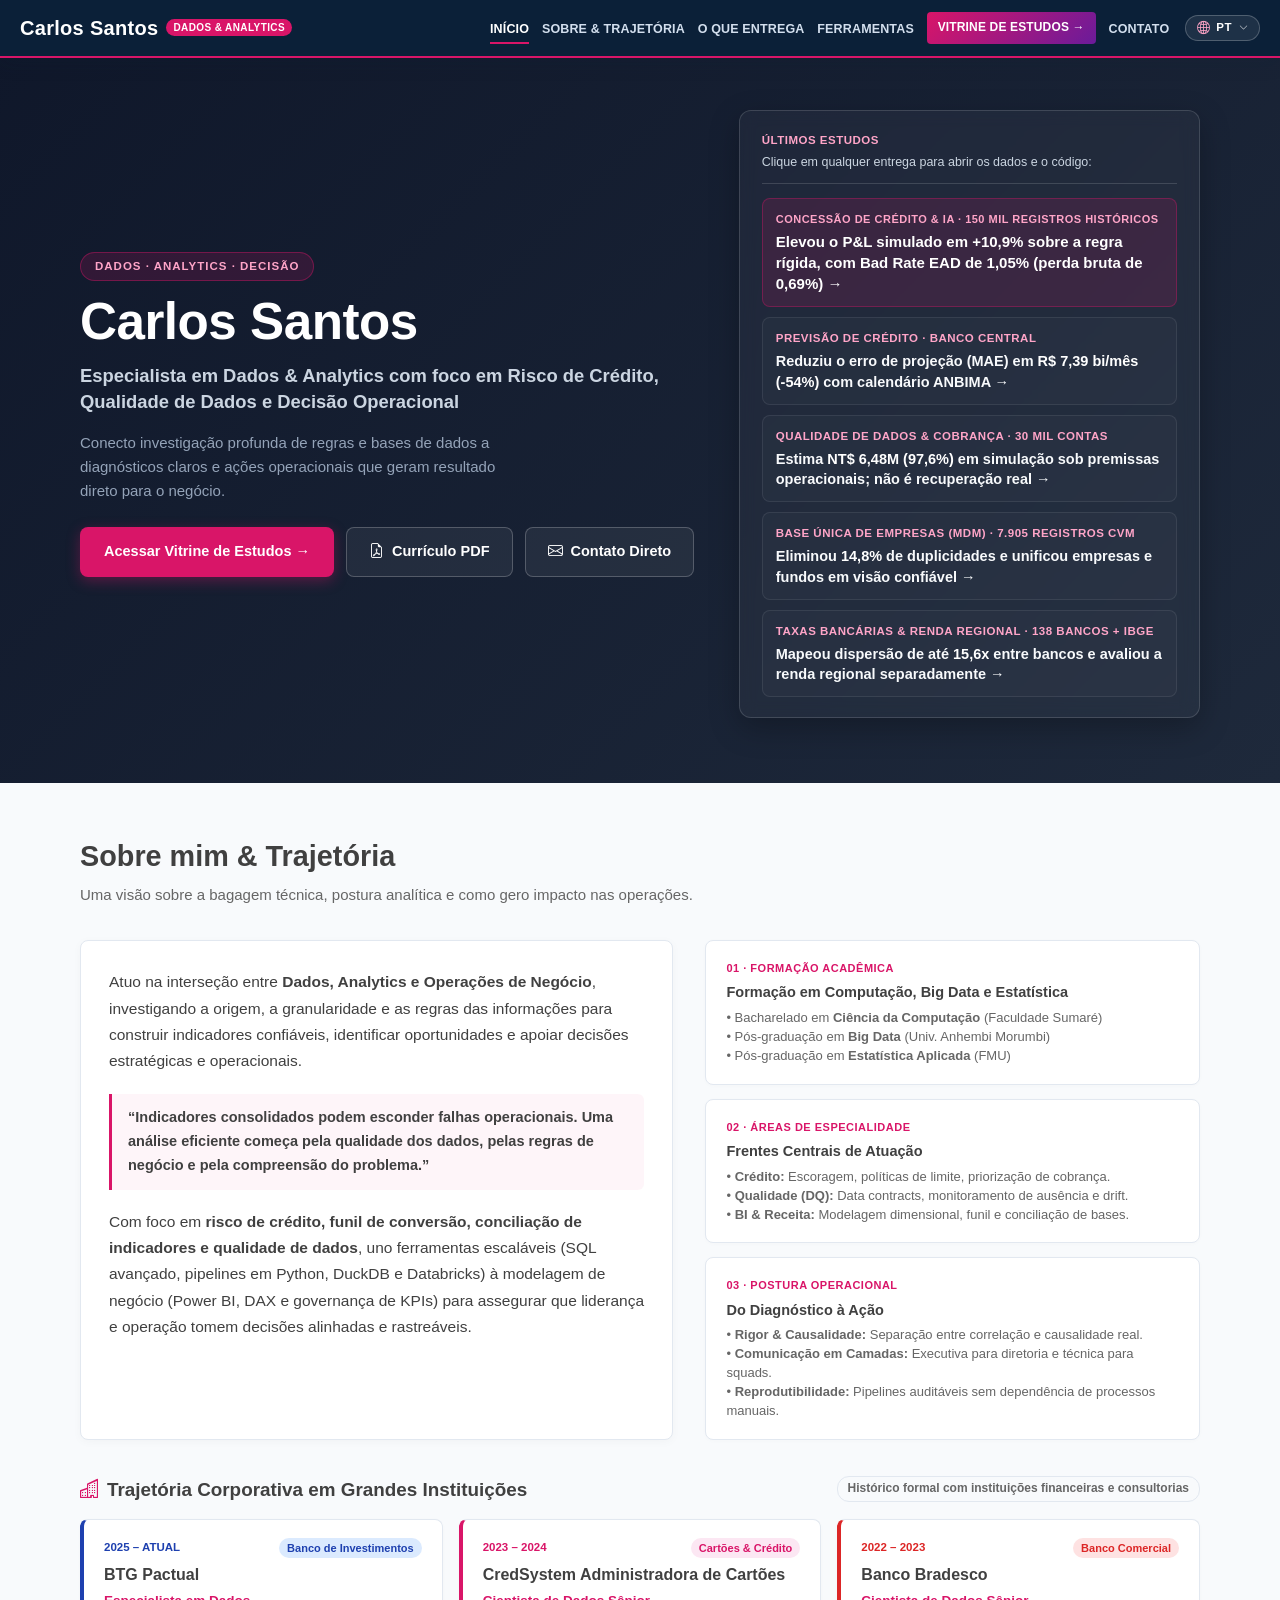
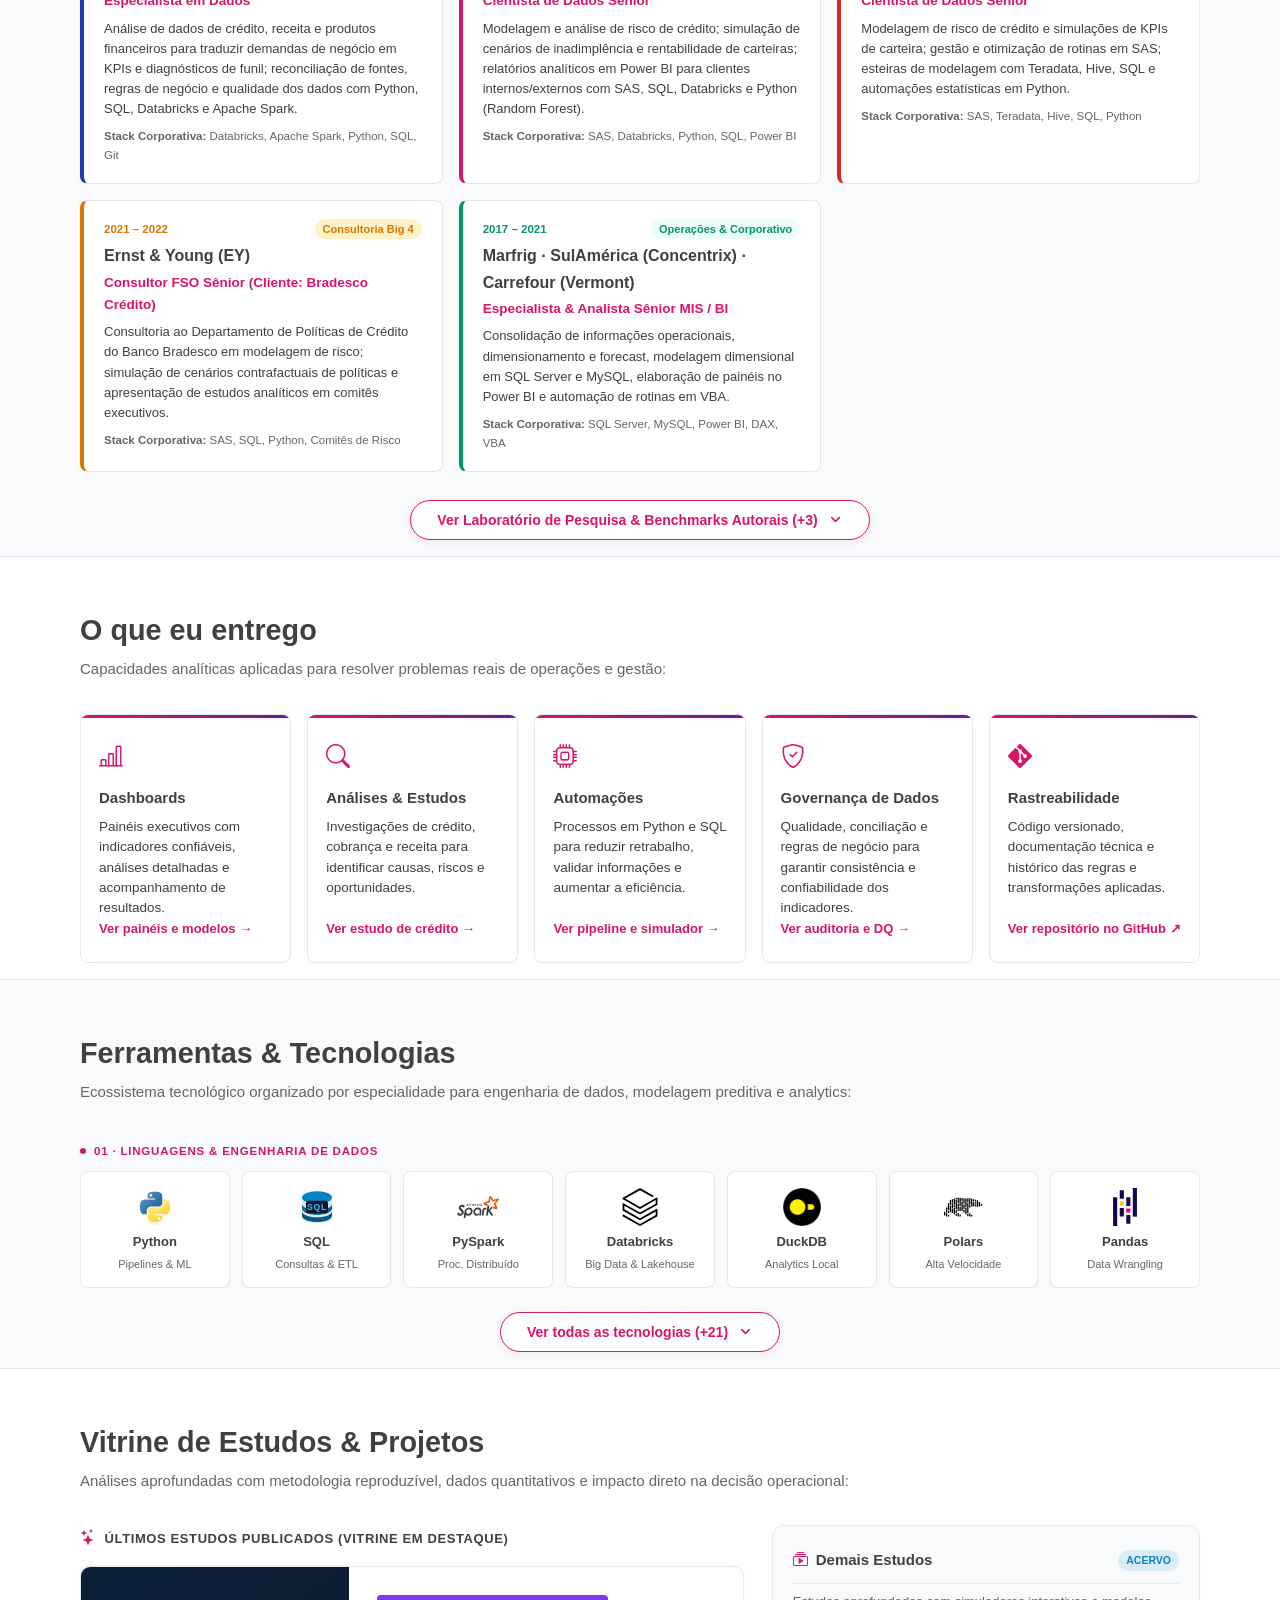
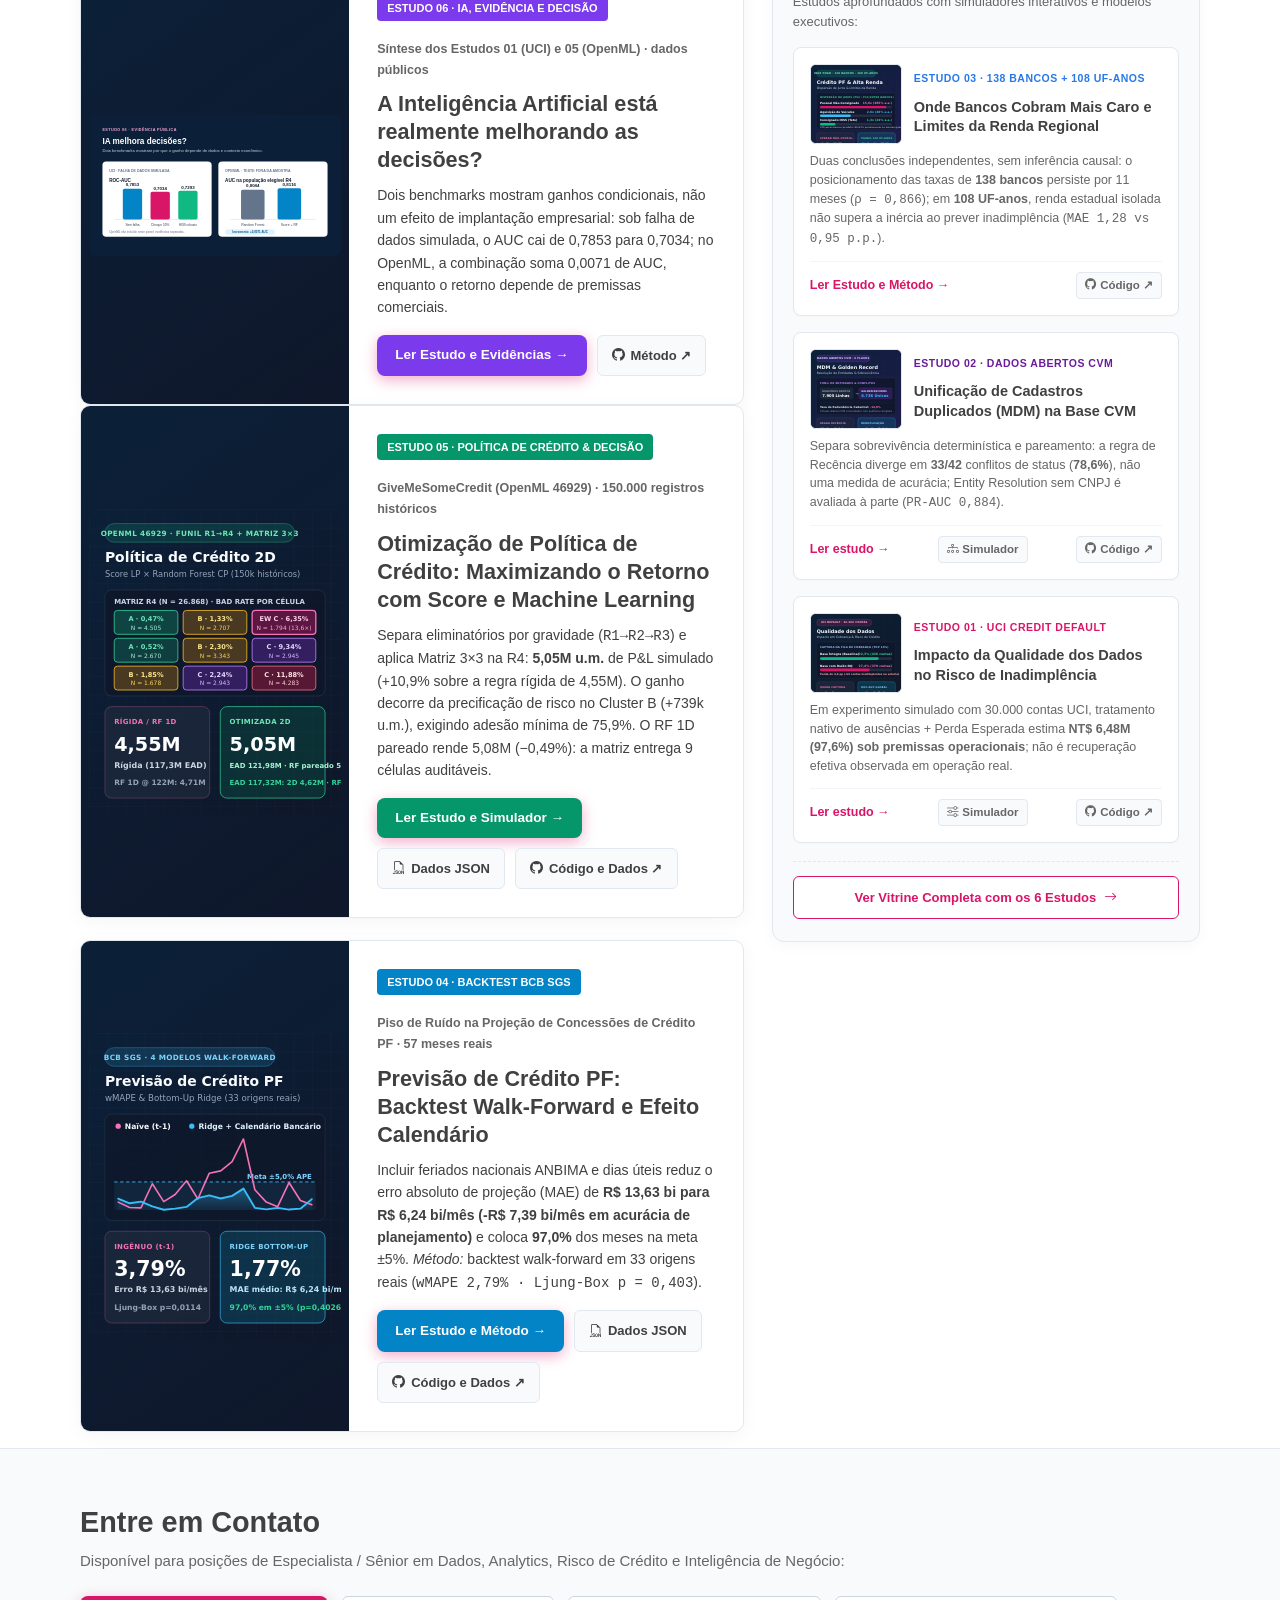
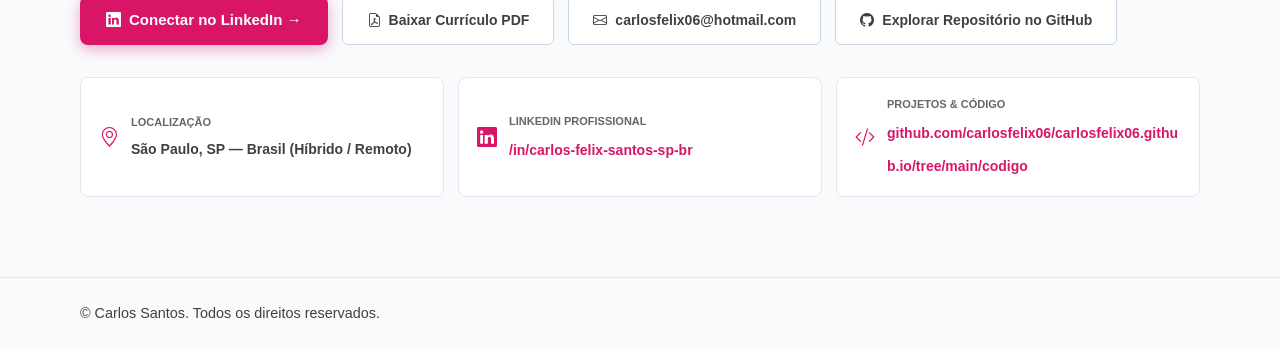
==== commit 947dfe83: "fix(home): ajustar vitrine principal para 3 estudos e lateral com 3 estudos" ====
--- a/index.html
+++ b/index.html
@@ -567,6 +567,9 @@
 
 .tag-purple {
   color: #6A1B9A;
+}
+.tag-blue {
+  color: #2878E8;
 }
 
 .sidebar-study-name {
@@ -1597,45 +1600,7 @@
           </article>
 
           <!-- Destaque 3: Estudo 03 - Alta Renda -->
-          <article class="featured-study-home" style="margin-top:22px">
-            <a class="featured-study-thumb" href="estudo-alta-renda-nichos.html">
-              <img src="assets/img/vitrine_estudo_03_alta_renda.svg" alt="Capa executiva Estudo 03: Cortes de Renda IBGE e Crédito PF BCB SGS">
-            </a>
-            <div class="featured-study-content">
-              <div style="display:flex;flex-wrap:wrap;align-items:center;gap:10px;margin-bottom:10px">
-                <span class="card-badge" data-i18n="study03_badge" style="background:#2878E8;color:#FFFFFF;border:none;padding:4px 10px;border-radius:4px;font-size:11px;font-weight:800;text-transform:uppercase">Estudo 03 · 138 Bancos + 108 UF-Anos</span>
-                <span data-i18n="study03_meta" style="font-size:12.5px;color:var(--mute);font-weight:600">BCB Olinda (11m) + IBGE 2022–2025</span>
-              </div>
-              <h3 data-i18n="study03_title" style="font-size:1.35rem;margin:0 0 10px;color:var(--ink-heading);line-height:1.3">
-                Onde Bancos Cobram Mais Caro e Limites da Renda Regional
-              </h3>
-              <p data-i18n="study03_desc" style="color:var(--ink);font-size:14px;line-height:1.6;margin:0 0 16px">
-                Duas análises independentes, sem inferência causal: o posicionamento das taxas de <strong>138 bancos</strong> persiste por 11 meses (<code>ρ = 0,866</code>); em <strong>108 UF-anos</strong>, renda estadual isolada não supera a inércia ao prever inadimplência (<code>MAE 1,28 vs 0,95 p.p.</code>).
-              </p>
-              <div class="home-kpi-mini-grid" style="display:grid;grid-template-columns:repeat(auto-fit,minmax(95px,1fr));gap:8px;margin:0 0 16px">
-                <div style="background:var(--bg);border:1px solid var(--line);border-radius:6px;padding:8px 10px">
-                  <div style="font-size:10.5px;font-weight:700;color:var(--mute);text-transform:uppercase" data-i18n="study03_kpi1_label">Persistência 11m</div>
-                  <div style="font-size:1.15rem;font-weight:800;color:#2878E8">ρ = 0,866 (370 pares)</div>
-                </div>
-                <div style="background:var(--bg);border:1px solid var(--line);border-radius:6px;padding:8px 10px">
-                  <div style="font-size:10.5px;font-weight:700;color:var(--mute);text-transform:uppercase" data-i18n="study03_kpi2_label">Spread Bancário</div>
-                  <div style="font-size:1.15rem;font-weight:800;color:#D91568">15,57x P90/P10</div>
-                </div>
-                <div style="background:var(--bg);border:1px solid var(--line);border-radius:6px;padding:8px 10px">
-                  <div style="font-size:10.5px;font-weight:700;color:var(--mute);text-transform:uppercase" data-i18n="study03_kpi3_label">Painel 108 UF-Anos</div>
-                  <div style="font-size:1.15rem;font-weight:800;color:#6A1B9A">R² FE 0,55 · β p=0,002</div>
-                </div>
-              </div>
-              <div style="display:flex;flex-wrap:wrap;gap:10px">
-                <a class="btn-serasa" href="estudo-alta-renda-nichos.html" data-i18n="study03_btn_study" style="font-size:13.5px;padding:9px 18px;background:#2878E8;">
-                  Ler Estudo e Método →
-                </a>
-                <a href="https://github.com/carlosfelix06/carlosfelix06.github.io/tree/main/codigo/estudo-03-alta-renda-credito-pf" target="_blank" rel="noopener" style="display:inline-flex;align-items:center;gap:6px;padding:9px 14px;background:var(--bg);color:var(--ink-heading);border:1px solid var(--line);border-radius:6px;font-weight:600;font-size:13px;text-decoration:none;">
-                  <i class="bi bi-github"></i> Código e Dados ↗
-                </a>
-              </div>
-            </div>
-          </article>
+
         </div>
 
         <!-- Coluna Lateral: Lista ao Lado com os Demais Estudos -->
@@ -1653,31 +1618,28 @@
             </p>
 
             <ul class="sidebar-studies-list">
-              <!-- Item Estudo 01: Qualidade de Dados & Inadimplência -->
+              <!-- Item Estudo 03: Alta Renda & 138 Bancos -->
               <li class="sidebar-study-item">
                 <div style="display:flex; gap:12px; align-items:flex-start; margin-bottom:8px;">
-                  <a href="estudo-qualidade-dados-inadimplencia.html" style="flex-shrink:0; width:92px; height:80px; border-radius:6px; overflow:hidden; background:#0B2038; border:1px solid var(--line); display:block;">
-                    <img src="assets/img/vitrine_estudo_01_uci.svg" alt="Preview Estudo 01" style="width:100%; height:100%; object-fit:cover; object-position:top center; display:block;">
+                  <a href="estudo-alta-renda-nichos.html" style="flex-shrink:0; width:92px; height:80px; border-radius:6px; overflow:hidden; background:#0B2038; border:1px solid var(--line); display:block;">
+                    <img src="assets/img/vitrine_estudo_03_alta_renda.svg" alt="Preview Estudo 03" style="width:100%; height:100%; object-fit:cover; object-position:top center; display:block;">
                   </a>
                   <div style="flex-grow:1; min-width:0;">
-                    <span class="sidebar-study-tag tag-magenta" data-i18n="study01_badge">Estudo 01 · UCI Credit Default</span>
+                    <span class="sidebar-study-tag tag-blue" data-i18n="study03_badge">Estudo 03 · 138 Bancos + 108 UF-Anos</span>
                     <h4 class="sidebar-study-name" style="margin:4px 0 0;">
-                      <a href="estudo-qualidade-dados-inadimplencia.html" data-i18n="study01_title">
-                        Impacto da Qualidade dos Dados no Risco de Inadimplência
+                      <a href="estudo-alta-renda-nichos.html" data-i18n="study03_title">
+                        Onde Bancos Cobram Mais Caro e Limites da Renda Regional
                       </a>
                     </h4>
                   </div>
                 </div>
-                <p class="sidebar-study-desc" data-i18n="study01_desc">
-                  Em experimento simulado com 30.000 contas, estima <strong>NT$ 6,48M (97,6%) sob premissas operacionais</strong>; não é recuperação efetiva observada em operação real. <em>Método:</em> HGB NaN + Perda Esperada.
+                <p class="sidebar-study-desc" data-i18n="study03_desc">
+                  Persistência de taxas de <strong>138 bancos</strong> por 11 meses (<code>ρ = 0,866</code>) e limites da renda estadual ao prever inadimplência (<code>108 UF-anos</code>).
                 </p>
                 <div class="sidebar-study-actions">
-                  <a href="estudo-qualidade-dados-inadimplencia.html" class="sidebar-link-primary" data-i18n="study01_btn_study">Ler estudo →</a>
-                  <a href="estudo-qualidade-dados-inadimplencia.html#simulador" class="sidebar-link-subtle">
-                    <i class="bi bi-sliders"></i> <span data-i18n="study01_btn_sim">Simulador</span>
-                  </a>
-                  <a href="https://github.com/carlosfelix06/carlosfelix06.github.io/tree/main/codigo/estudo-01-qualidade-dados" target="_blank" rel="noopener" class="sidebar-link-subtle">
-                    <i class="bi bi-github"></i> <span data-i18n="study01_btn_code">Código ↗</span>
+                  <a href="estudo-alta-renda-nichos.html" class="sidebar-link-primary" data-i18n="study03_btn_study">Ler estudo →</a>
+                  <a href="https://github.com/carlosfelix06/carlosfelix06.github.io/tree/main/codigo/estudo-03-alta-renda-credito-pf" target="_blank" rel="noopener" class="sidebar-link-subtle">
+                    <i class="bi bi-github"></i> <span data-i18n="study03_btn_code">Código ↗</span>
                   </a>
                 </div>
               </li>
@@ -1710,11 +1672,40 @@
                   </a>
                 </div>
               </li>
-            </ul>
+            <!-- Item Estudo 01: Qualidade de Dados & Inadimplência -->
+              <li class="sidebar-study-item">
+                <div style="display:flex; gap:12px; align-items:flex-start; margin-bottom:8px;">
+                  <a href="estudo-qualidade-dados-inadimplencia.html" style="flex-shrink:0; width:92px; height:80px; border-radius:6px; overflow:hidden; background:#0B2038; border:1px solid var(--line); display:block;">
+                    <img src="assets/img/vitrine_estudo_01_uci.svg" alt="Preview Estudo 01" style="width:100%; height:100%; object-fit:cover; object-position:top center; display:block;">
+                  </a>
+                  <div style="flex-grow:1; min-width:0;">
+                    <span class="sidebar-study-tag tag-magenta" data-i18n="study01_badge">Estudo 01 · UCI Credit Default</span>
+                    <h4 class="sidebar-study-name" style="margin:4px 0 0;">
+                      <a href="estudo-qualidade-dados-inadimplencia.html" data-i18n="study01_title">
+                        Impacto da Qualidade dos Dados no Risco de Inadimplência
+                      </a>
+                    </h4>
+                  </div>
+                </div>
+                <p class="sidebar-study-desc" data-i18n="study01_desc">
+                  Em experimento simulado com 30.000 contas, estima <strong>NT$ 6,48M (97,6%) sob premissas operacionais</strong>; não é recuperação efetiva observada em operação real. <em>Método:</em> HGB NaN + Perda Esperada.
+                </p>
+                <div class="sidebar-study-actions">
+                  <a href="estudo-qualidade-dados-inadimplencia.html" class="sidebar-link-primary" data-i18n="study01_btn_study">Ler estudo →</a>
+                  <a href="estudo-qualidade-dados-inadimplencia.html#simulador" class="sidebar-link-subtle">
+                    <i class="bi bi-sliders"></i> <span data-i18n="study01_btn_sim">Simulador</span>
+                  </a>
+                  <a href="https://github.com/carlosfelix06/carlosfelix06.github.io/tree/main/codigo/estudo-01-qualidade-dados" target="_blank" rel="noopener" class="sidebar-link-subtle">
+                    <i class="bi bi-github"></i> <span data-i18n="study01_btn_code">Código ↗</span>
+                  </a>
+                </div>
+              </li>
+
+              </ul>
 
             <div class="sidebar-footer">
               <a href="estudos.html" class="sidebar-catalog-btn">
-                <span data-i18n="sidebar_catalog_link">Ver Vitrine Completa com os 5 Estudos</span>
+                <span data-i18n="sidebar_catalog_link">Ver Vitrine Completa com os 6 Estudos</span>
                 <i class="bi bi-arrow-right"></i>
               </a>
             </div>
--- a/assets/css/style.css
+++ b/assets/css/style.css
@@ -1731,6 +1731,9 @@
 .tag-purple {
   color: #6A1B9A;
 }
+.tag-blue {
+  color: #2878E8;
+}
 
 .sidebar-study-name {
   font-size: 14.5px;
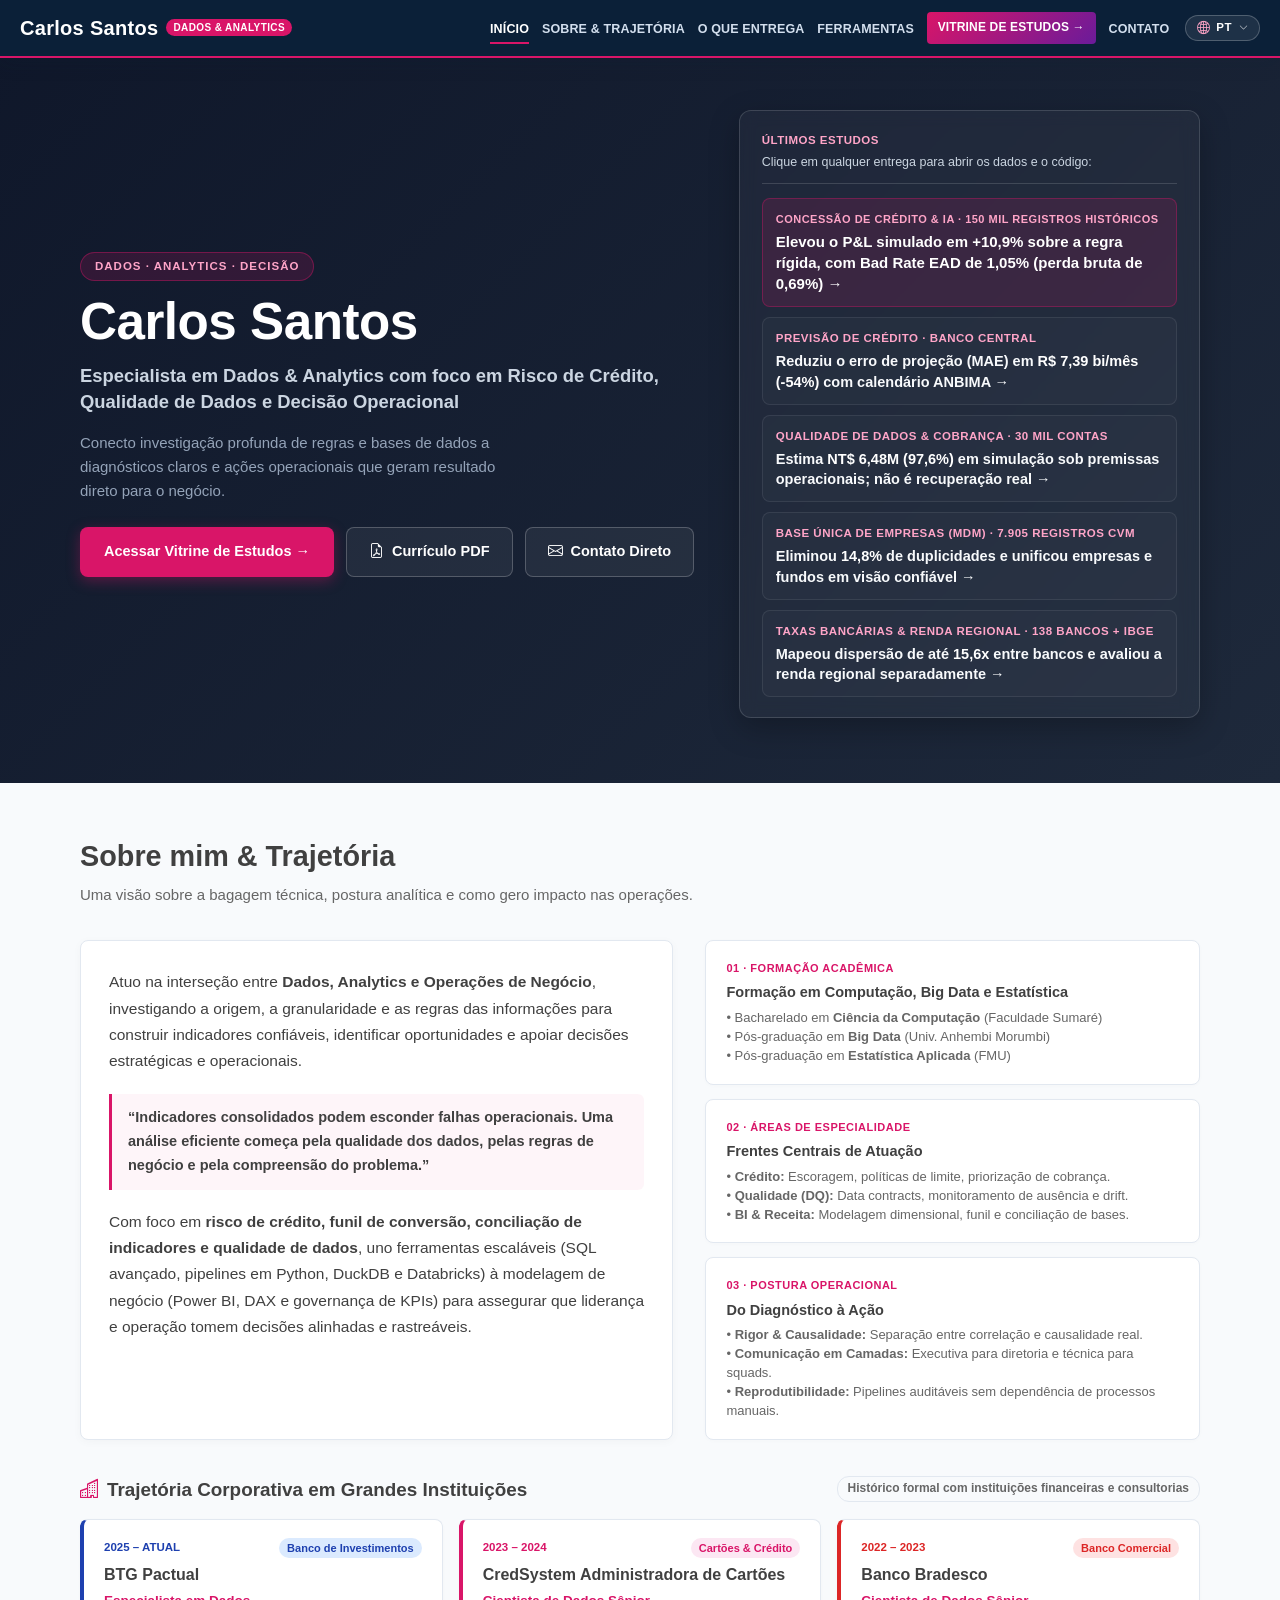
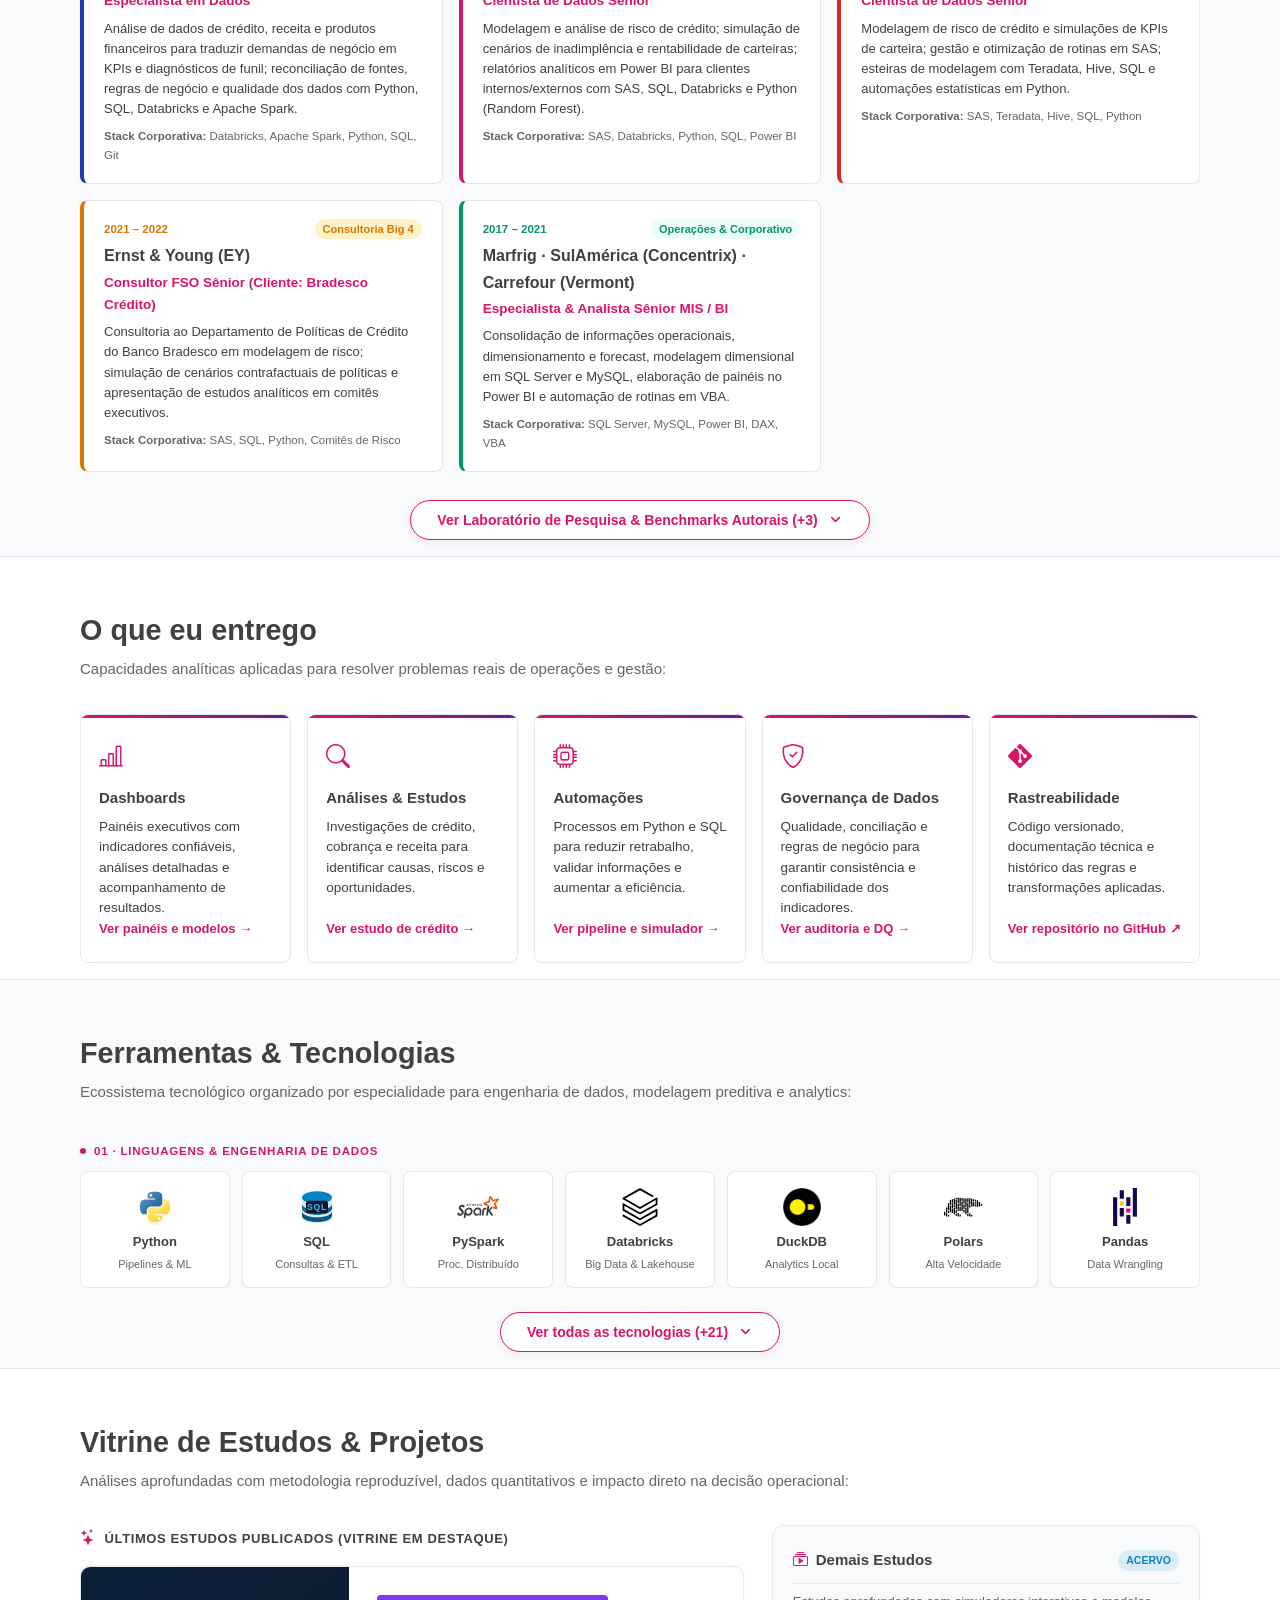
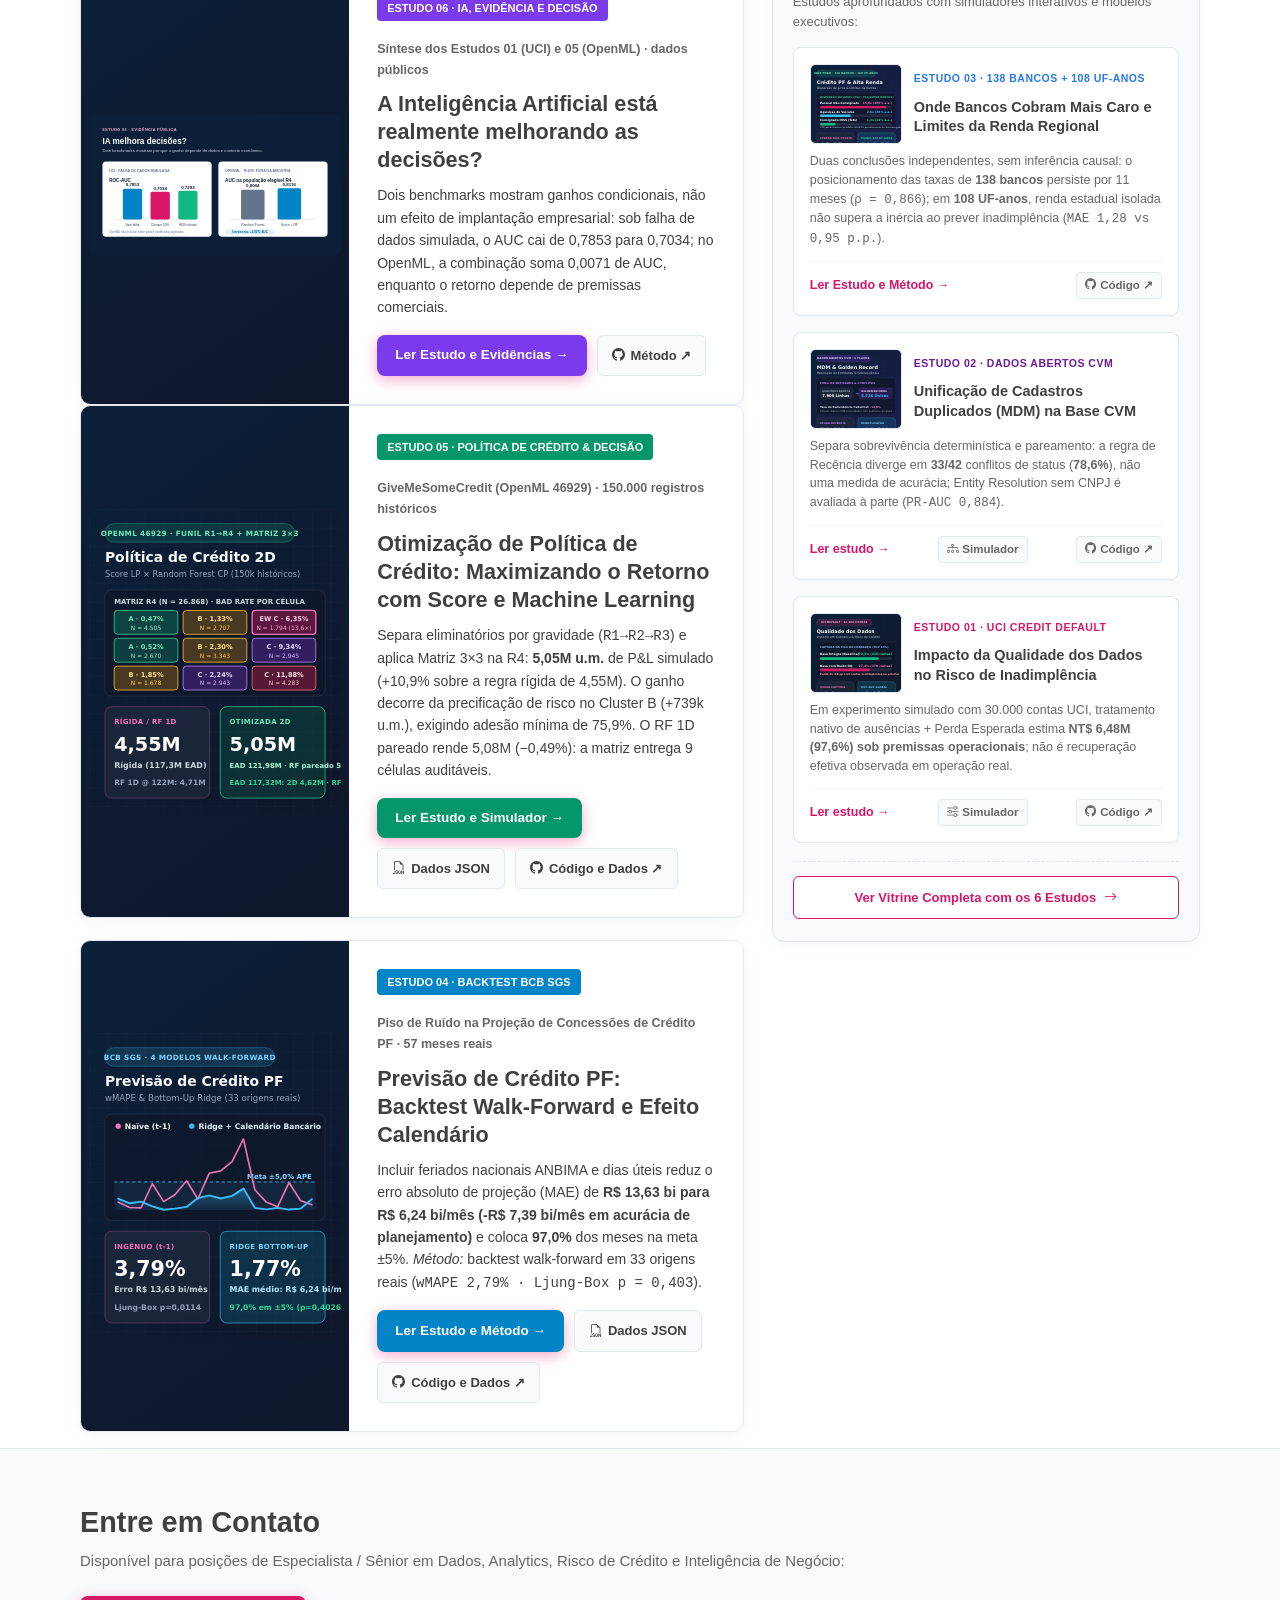
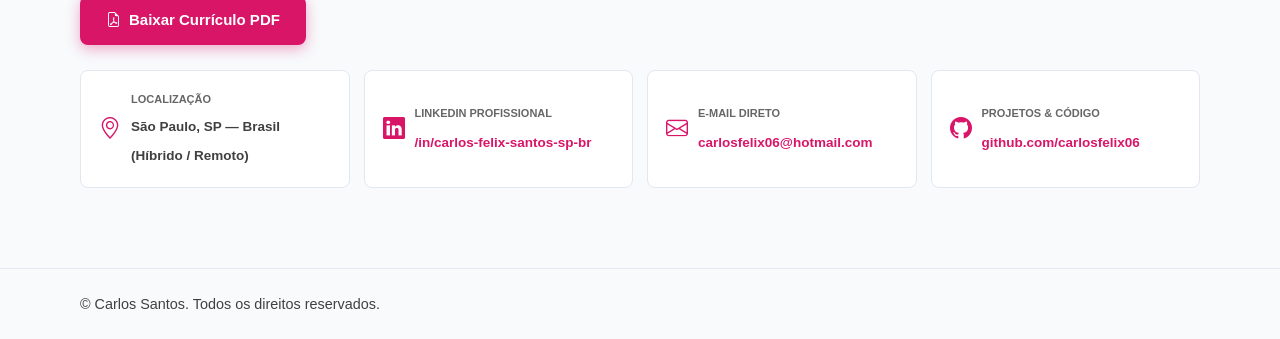
==== commit 952a8691: "refactor(home): unificar secao de contato em grid limpo sem repeticao" ====
--- a/index.html
+++ b/index.html
@@ -1724,41 +1724,39 @@
         <p class="section-sub-clean" data-i18n="contact_sub">Disponível para posições de Especialista / Sênior em Dados, Analytics, Risco de Crédito e Inteligência de Negócio:</p>
       </div>
 
-      <div style="display:flex; flex-wrap:wrap; gap:14px; margin-bottom:2rem;">
-        <a class="btn-serasa" href="https://www.linkedin.com/in/carlos-felix-santos-sp-br/" target="_blank" rel="noopener" style="padding:12px 26px; font-size:15px;">
-          <i class="bi bi-linkedin"></i> <span data-i18n="contact_btn_li">Conectar no LinkedIn →</span>
-        </a>
-        <a class="btn" href="assets/curriculo-carlos-santos-dados-analytics.pdf" target="_blank" rel="noopener" style="background:#FFFFFF; color:var(--ink-heading); border:1.5px solid var(--line-strong); padding:12px 24px; font-weight:700; border-radius:6px; display:inline-flex; align-items:center; gap:8px;">
+      <div style="margin-bottom:1.6rem;">
+        <a class="btn-serasa" href="assets/curriculo-carlos-santos-dados-analytics.pdf" target="_blank" rel="noopener" style="padding:12px 26px; font-size:15px; display:inline-flex; align-items:center; gap:8px;">
           <i class="bi bi-file-earmark-pdf"></i> <span data-i18n="contact_btn_resume">Baixar Currículo PDF</span>
         </a>
-        <a class="btn" href="mailto:carlosfelix06@hotmail.com" style="background:#FFFFFF; color:var(--ink-heading); border:1.5px solid var(--line-strong); padding:12px 24px; font-weight:700; border-radius:6px; display:inline-flex; align-items:center; gap:8px; word-break:break-all;">
-          <i class="bi bi-envelope"></i> <span>carlosfelix06@hotmail.com</span>
-        </a>
-        <a class="btn" href="https://github.com/carlosfelix06/carlosfelix06.github.io/tree/main/codigo" target="_blank" rel="noopener" style="background:#FFFFFF; color:var(--ink-heading); border:1.5px solid var(--line-strong); padding:12px 24px; font-weight:700; border-radius:6px; display:inline-flex; align-items:center; gap:8px;">
-          <i class="bi bi-github"></i> <span data-i18n="contact_btn_gh">Explorar Repositório no GitHub</span>
-        </a>
       </div>
 
-      <ul class="contact" style="display:grid; grid-template-columns:repeat(auto-fit, minmax(260px, 1fr)); gap:14px; list-style:none; padding:0; margin:0;">
-        <li style="background:#FFFFFF; border:1px solid var(--line); border-radius:8px; padding:14px 18px; display:flex; align-items:center;">
-          <i class="bi bi-geo-alt" style="color:#D91568; font-size:20px; margin-right:12px;"></i>
+      <ul class="contact" style="display:grid; grid-template-columns:repeat(auto-fit, minmax(240px, 1fr)); gap:14px; list-style:none; padding:0; margin:0;">
+        <li style="background:#FFFFFF; border:1px solid var(--line); border-radius:8px; padding:16px 18px; display:flex; align-items:center;">
+          <i class="bi bi-geo-alt" style="color:#D91568; font-size:22px; margin-right:12px; flex-shrink:0;"></i>
           <div>
             <div style="font-size:11px; font-weight:700; color:var(--mute); text-transform:uppercase;" data-i18n="contact_loc_label">Localização</div>
-            <div style="font-size:14px; font-weight:600; color:var(--ink-heading);" data-i18n="contact_loc_val">São Paulo, SP — Brasil (Híbrido / Remoto)</div>
+            <div style="font-size:13.5px; font-weight:600; color:var(--ink-heading);" data-i18n="contact_loc_val">São Paulo, SP — Brasil (Híbrido / Remoto)</div>
           </div>
         </li>
-        <li style="background:#FFFFFF; border:1px solid var(--line); border-radius:8px; padding:14px 18px; display:flex; align-items:center;">
-          <i class="bi bi-linkedin" style="color:#D91568; font-size:20px; margin-right:12px;"></i>
+        <li style="background:#FFFFFF; border:1px solid var(--line); border-radius:8px; padding:16px 18px; display:flex; align-items:center;">
+          <i class="bi bi-linkedin" style="color:#D91568; font-size:22px; margin-right:12px; flex-shrink:0;"></i>
           <div>
             <div style="font-size:11px; font-weight:700; color:var(--mute); text-transform:uppercase;" data-i18n="contact_li_label">LinkedIn Profissional</div>
-            <a href="https://www.linkedin.com/in/carlos-felix-santos-sp-br/" target="_blank" rel="noopener" style="font-size:14px; font-weight:600; color:#D91568; word-break:break-all; overflow-wrap:anywhere;">/in/carlos-felix-santos-sp-br</a>
+            <a href="https://www.linkedin.com/in/carlos-felix-santos-sp-br/" target="_blank" rel="noopener" style="font-size:13.5px; font-weight:600; color:#D91568; text-decoration:none;">/in/carlos-felix-santos-sp-br</a>
           </div>
         </li>
-        <li style="background:#FFFFFF; border:1px solid var(--line); border-radius:8px; padding:14px 18px; display:flex; align-items:center;">
-          <i class="bi bi-code-slash" style="color:#D91568; font-size:20px; margin-right:12px;"></i>
+        <li style="background:#FFFFFF; border:1px solid var(--line); border-radius:8px; padding:16px 18px; display:flex; align-items:center;">
+          <i class="bi bi-envelope" style="color:#D91568; font-size:22px; margin-right:12px; flex-shrink:0;"></i>
+          <div>
+            <div style="font-size:11px; font-weight:700; color:var(--mute); text-transform:uppercase;" data-i18n="contact_email_label">E-mail Direto</div>
+            <a href="mailto:carlosfelix06@hotmail.com" style="font-size:13.5px; font-weight:600; color:#D91568; text-decoration:none; word-break:break-all;">carlosfelix06@hotmail.com</a>
+          </div>
+        </li>
+        <li style="background:#FFFFFF; border:1px solid var(--line); border-radius:8px; padding:16px 18px; display:flex; align-items:center;">
+          <i class="bi bi-github" style="color:#D91568; font-size:22px; margin-right:12px; flex-shrink:0;"></i>
           <div>
             <div style="font-size:11px; font-weight:700; color:var(--mute); text-transform:uppercase;" data-i18n="contact_repo_label">Projetos &amp; Código</div>
-            <a href="https://github.com/carlosfelix06/carlosfelix06.github.io/tree/main/codigo" target="_blank" rel="noopener" style="font-size:14px; font-weight:600; color:#D91568; word-break:break-all; overflow-wrap:anywhere;">github.com/carlosfelix06/carlosfelix06.github.io/tree/main/codigo</a>
+            <a href="https://github.com/carlosfelix06/carlosfelix06.github.io/tree/main/codigo" target="_blank" rel="noopener" style="font-size:13.5px; font-weight:600; color:#D91568; text-decoration:none;">github.com/carlosfelix06</a>
           </div>
         </li>
       </ul>
@@ -1976,6 +1974,7 @@
     "contact_loc_label": "Localização",
     "contact_loc_val": "São Paulo, SP — Brasil (Híbrido / Remoto)",
     "contact_li_label": "LinkedIn Profissional",
+    "contact_email_label": "E-mail Direto",
     "contact_repo_label": "Projetos & Código",
     "footer_rights": "Carlos Santos. Todos os direitos reservados.",
     "cat_hero_tag": "Catálogo de estudos",
@@ -2179,6 +2178,7 @@
     "contact_loc_label": "Location",
     "contact_loc_val": "São Paulo, SP — Brazil (Hybrid / Remote)",
     "contact_li_label": "Professional LinkedIn",
+    "contact_email_label": "Direct Email",
     "contact_repo_label": "Projects & Code",
     "footer_rights": "Carlos Santos. All rights reserved.",
     "cat_hero_tag": "Studies Catalogue",
@@ -2382,6 +2382,7 @@
     "contact_loc_label": "Ubicación",
     "contact_loc_val": "São Paulo, SP — Brasil (Híbrido / Remoto)",
     "contact_li_label": "LinkedIn Profesional",
+    "contact_email_label": "Correo Directo",
     "contact_repo_label": "Proyectos & Código",
     "footer_rights": "Carlos Santos. Todos los derechos reservados.",
     "cat_hero_tag": "Catálogo de estudios",
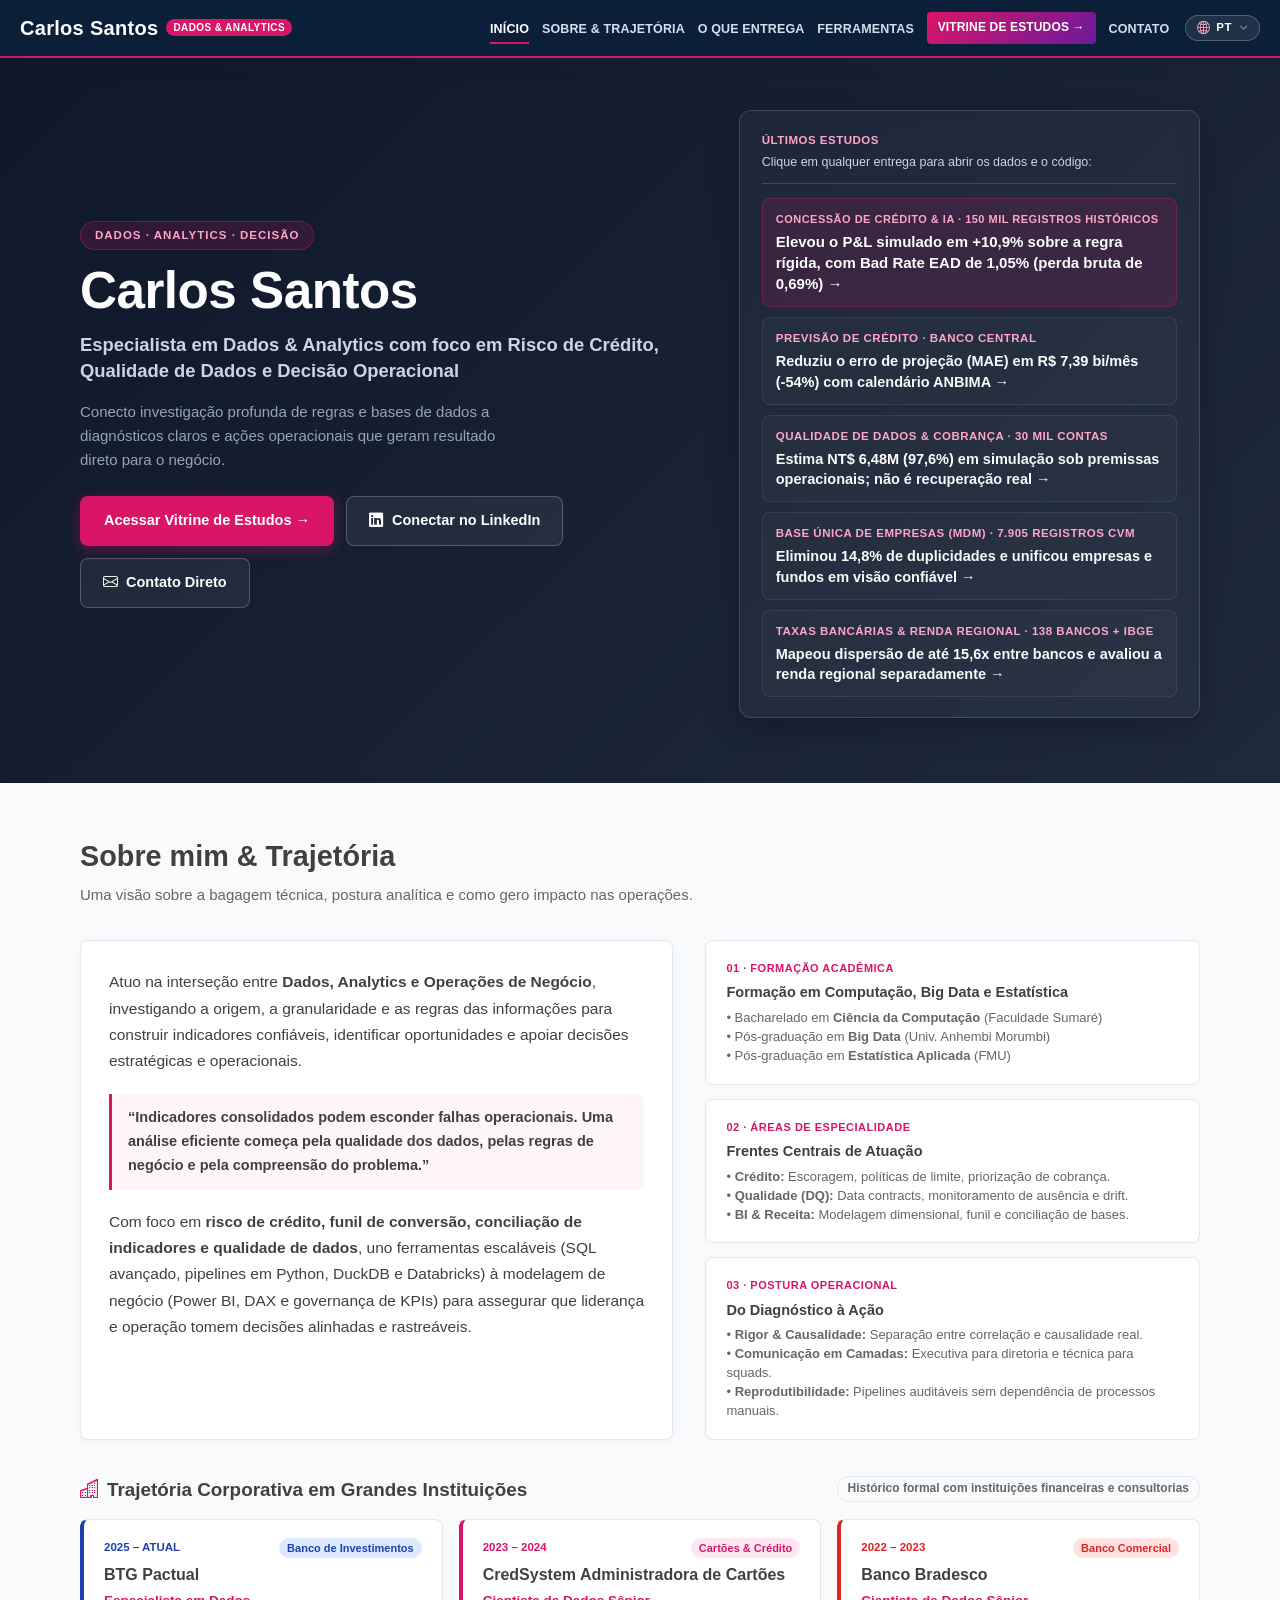
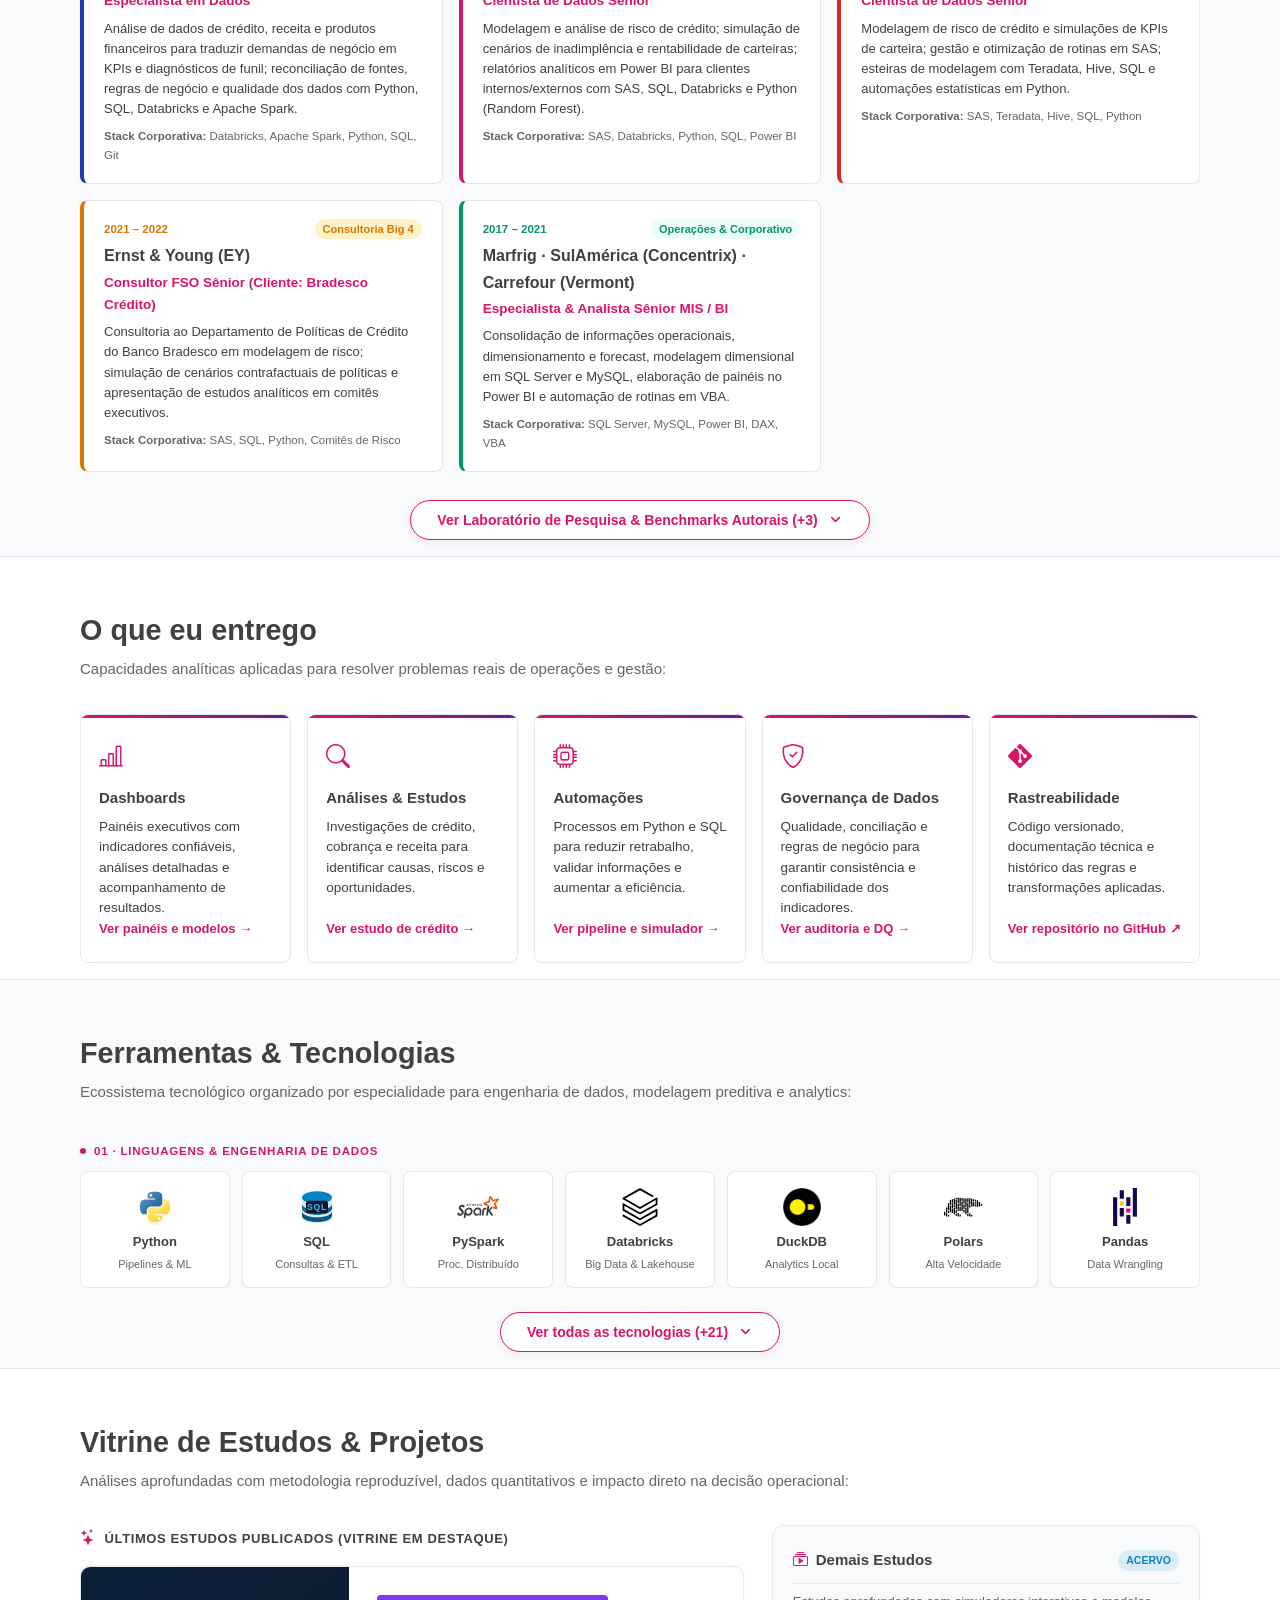
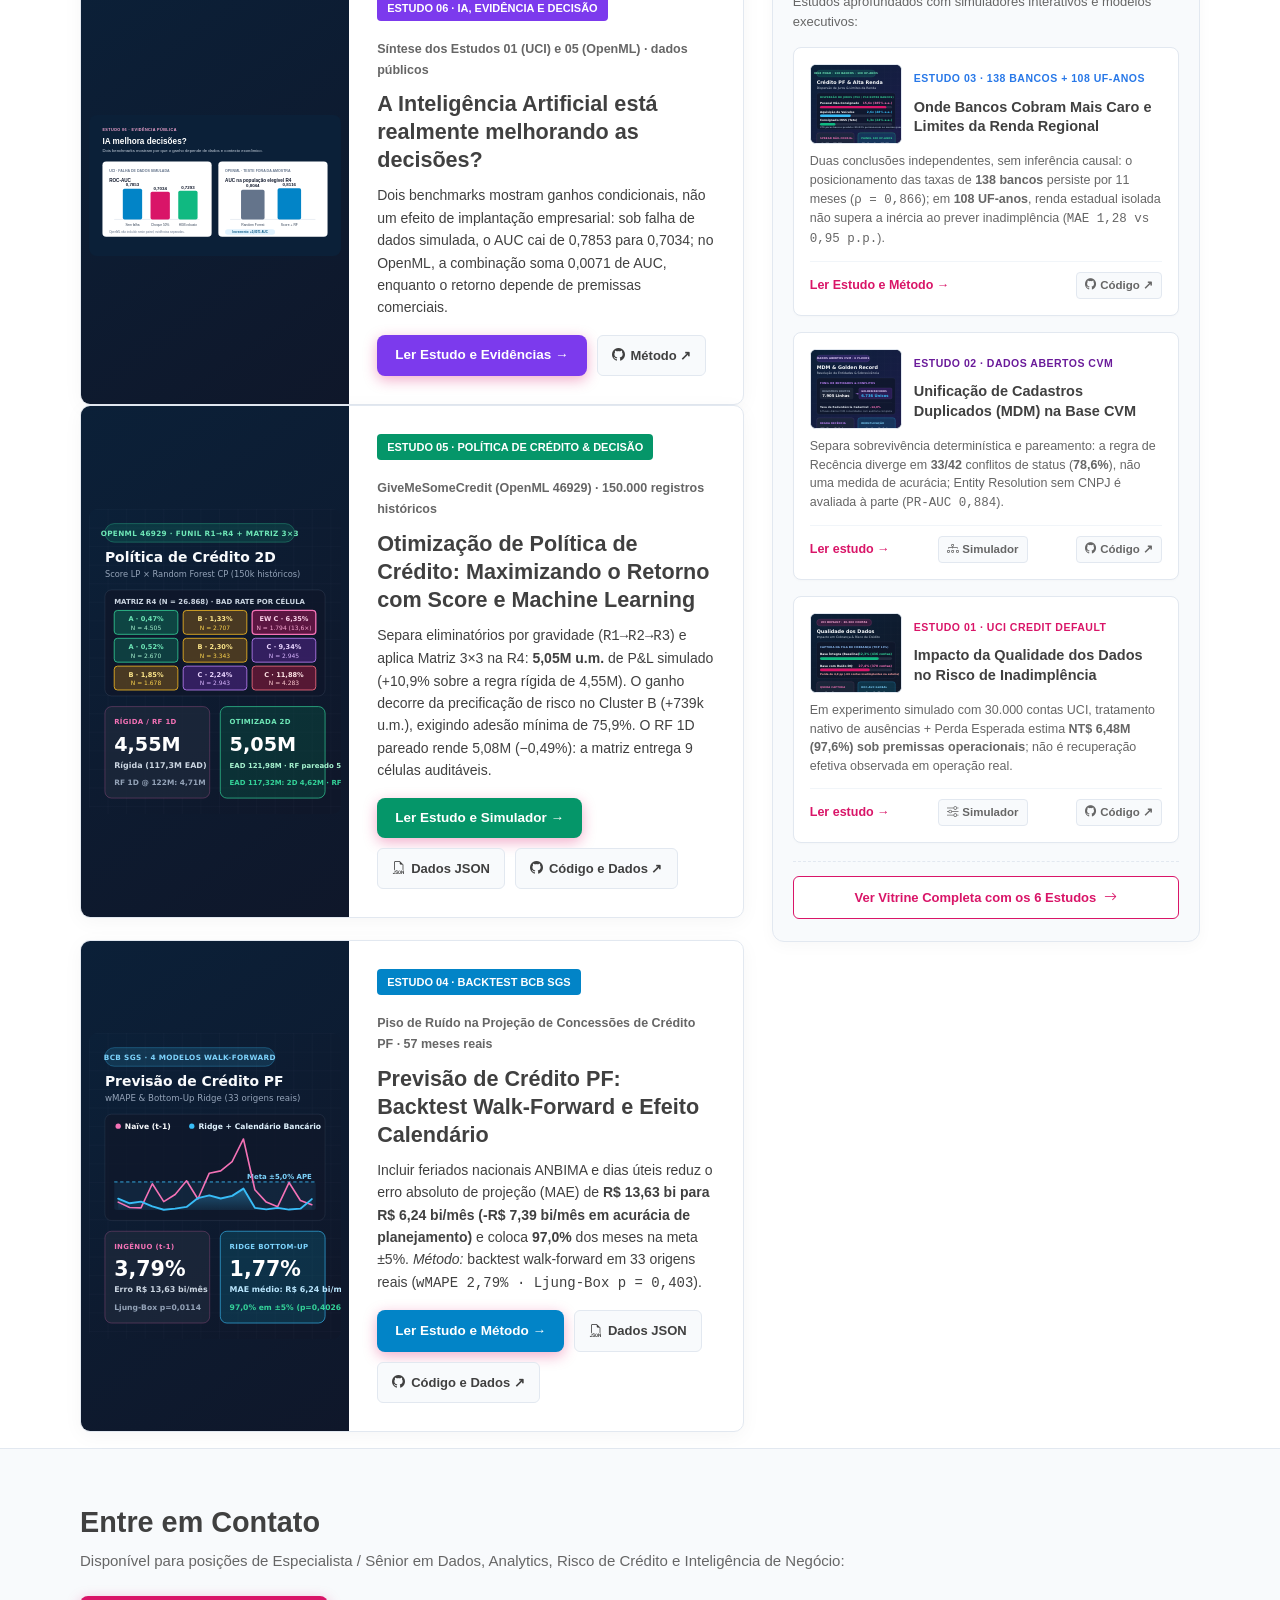
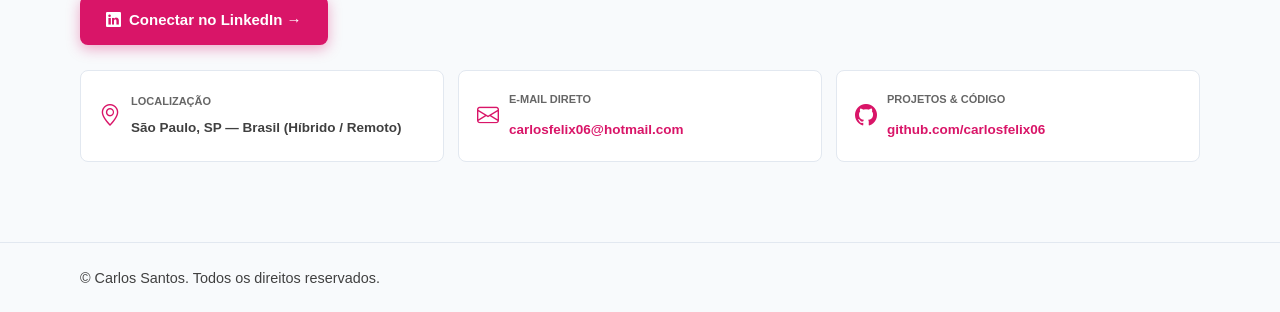
==== commit 4d03278b: "fix(security): atualizar curriculo redigido e substituir botao por linkedin sem duplicacoes" ====
--- a/index.html
+++ b/index.html
@@ -1006,8 +1006,8 @@
           <a class="btn-serasa" href="#estudos">
             <span data-i18n="hero_cta_studies">Acessar Vitrine de Estudos →</span>
           </a>
-          <a class="btn-outline-white" href="assets/curriculo-carlos-santos-dados-analytics.pdf" target="_blank" rel="noopener">
-            <i class="bi bi-file-earmark-pdf"></i> <span data-i18n="hero_btn_resume">Currículo PDF</span>
+          <a class="btn-outline-white" href="https://www.linkedin.com/in/carlos-felix-santos-sp-br/" target="_blank" rel="noopener">
+            <i class="bi bi-linkedin"></i> <span data-i18n="hero_btn_resume">Conectar no LinkedIn</span>
           </a>
           <a class="btn-outline-white" href="mailto:carlosfelix06@hotmail.com">
             <i class="bi bi-envelope"></i> <span data-i18n="hero_btn_contact">Contato Direto</span>
@@ -1725,8 +1725,8 @@
       </div>
 
       <div style="margin-bottom:1.6rem;">
-        <a class="btn-serasa" href="assets/curriculo-carlos-santos-dados-analytics.pdf" target="_blank" rel="noopener" style="padding:12px 26px; font-size:15px; display:inline-flex; align-items:center; gap:8px;">
-          <i class="bi bi-file-earmark-pdf"></i> <span data-i18n="contact_btn_resume">Baixar Currículo PDF</span>
+        <a class="btn-serasa" href="https://www.linkedin.com/in/carlos-felix-santos-sp-br/" target="_blank" rel="noopener" style="padding:12px 26px; font-size:15px; display:inline-flex; align-items:center; gap:8px;">
+          <i class="bi bi-linkedin"></i> <span data-i18n="contact_btn_resume">Conectar no LinkedIn →</span>
         </a>
       </div>
 
@@ -1736,13 +1736,6 @@
           <div>
             <div style="font-size:11px; font-weight:700; color:var(--mute); text-transform:uppercase;" data-i18n="contact_loc_label">Localização</div>
             <div style="font-size:13.5px; font-weight:600; color:var(--ink-heading);" data-i18n="contact_loc_val">São Paulo, SP — Brasil (Híbrido / Remoto)</div>
-          </div>
-        </li>
-        <li style="background:#FFFFFF; border:1px solid var(--line); border-radius:8px; padding:16px 18px; display:flex; align-items:center;">
-          <i class="bi bi-linkedin" style="color:#D91568; font-size:22px; margin-right:12px; flex-shrink:0;"></i>
-          <div>
-            <div style="font-size:11px; font-weight:700; color:var(--mute); text-transform:uppercase;" data-i18n="contact_li_label">LinkedIn Profissional</div>
-            <a href="https://www.linkedin.com/in/carlos-felix-santos-sp-br/" target="_blank" rel="noopener" style="font-size:13.5px; font-weight:600; color:#D91568; text-decoration:none;">/in/carlos-felix-santos-sp-br</a>
           </div>
         </li>
         <li style="background:#FFFFFF; border:1px solid var(--line); border-radius:8px; padding:16px 18px; display:flex; align-items:center;">
@@ -2017,9 +2010,9 @@
     "study03_kpi2_label": "Spread Bancário",
     "study03_kpi3_label": "Painel 108 UF-Anos",
     "btn_code_and_data": "<i class='bi bi-github'></i> Código e Dados ↗",
-    "hero_btn_resume": "Currículo PDF",
+    "hero_btn_resume": "Conectar no LinkedIn",
     "hero_btn_contact": "Contato Direto",
-    "contact_btn_resume": "Baixar Currículo PDF",
+    "contact_btn_resume": "Conectar no LinkedIn →",
         "traj_title": "Trajetória Corporativa em Grandes Instituições",
     "traj_sub": "Histórico formal com instituições financeiras e consultorias",
     "traj_1_period": "2025 – Atual",
@@ -2221,9 +2214,9 @@
     "study03_kpi2_label": "Bank Rate Spread",
     "study03_kpi3_label": "108 State-Years Panel",
     "btn_code_and_data": "<i class='bi bi-github'></i> Code &amp; Data ↗",
-    "hero_btn_resume": "Resume PDF",
+    "hero_btn_resume": "Connect on LinkedIn",
     "hero_btn_contact": "Direct Contact",
-    "contact_btn_resume": "Download Resume PDF",
+    "contact_btn_resume": "Connect on LinkedIn →",
         "traj_title": "Corporate Career in Major Institutions",
     "traj_sub": "Formal track record with financial institutions and consultancies",
     "traj_1_period": "2025 – Present",
@@ -2425,9 +2418,9 @@
     "study03_kpi2_label": "Spread Bancario",
     "study03_kpi3_label": "Panel 108 UF-Años",
     "btn_code_and_data": "<i class='bi bi-github'></i> Código y Datos ↗",
-    "hero_btn_resume": "Currículum PDF",
+    "hero_btn_resume": "Conectar en LinkedIn",
     "hero_btn_contact": "Contacto Directo",
-    "contact_btn_resume": "Descargar Currículum PDF",
+    "contact_btn_resume": "Conectar en LinkedIn →",
         "traj_title": "Trayectoria Corporativa en Grandes Instituciones",
     "traj_sub": "Historial formal con instituciones financieras y consultoras",
     "traj_1_period": "2025 – Actual",
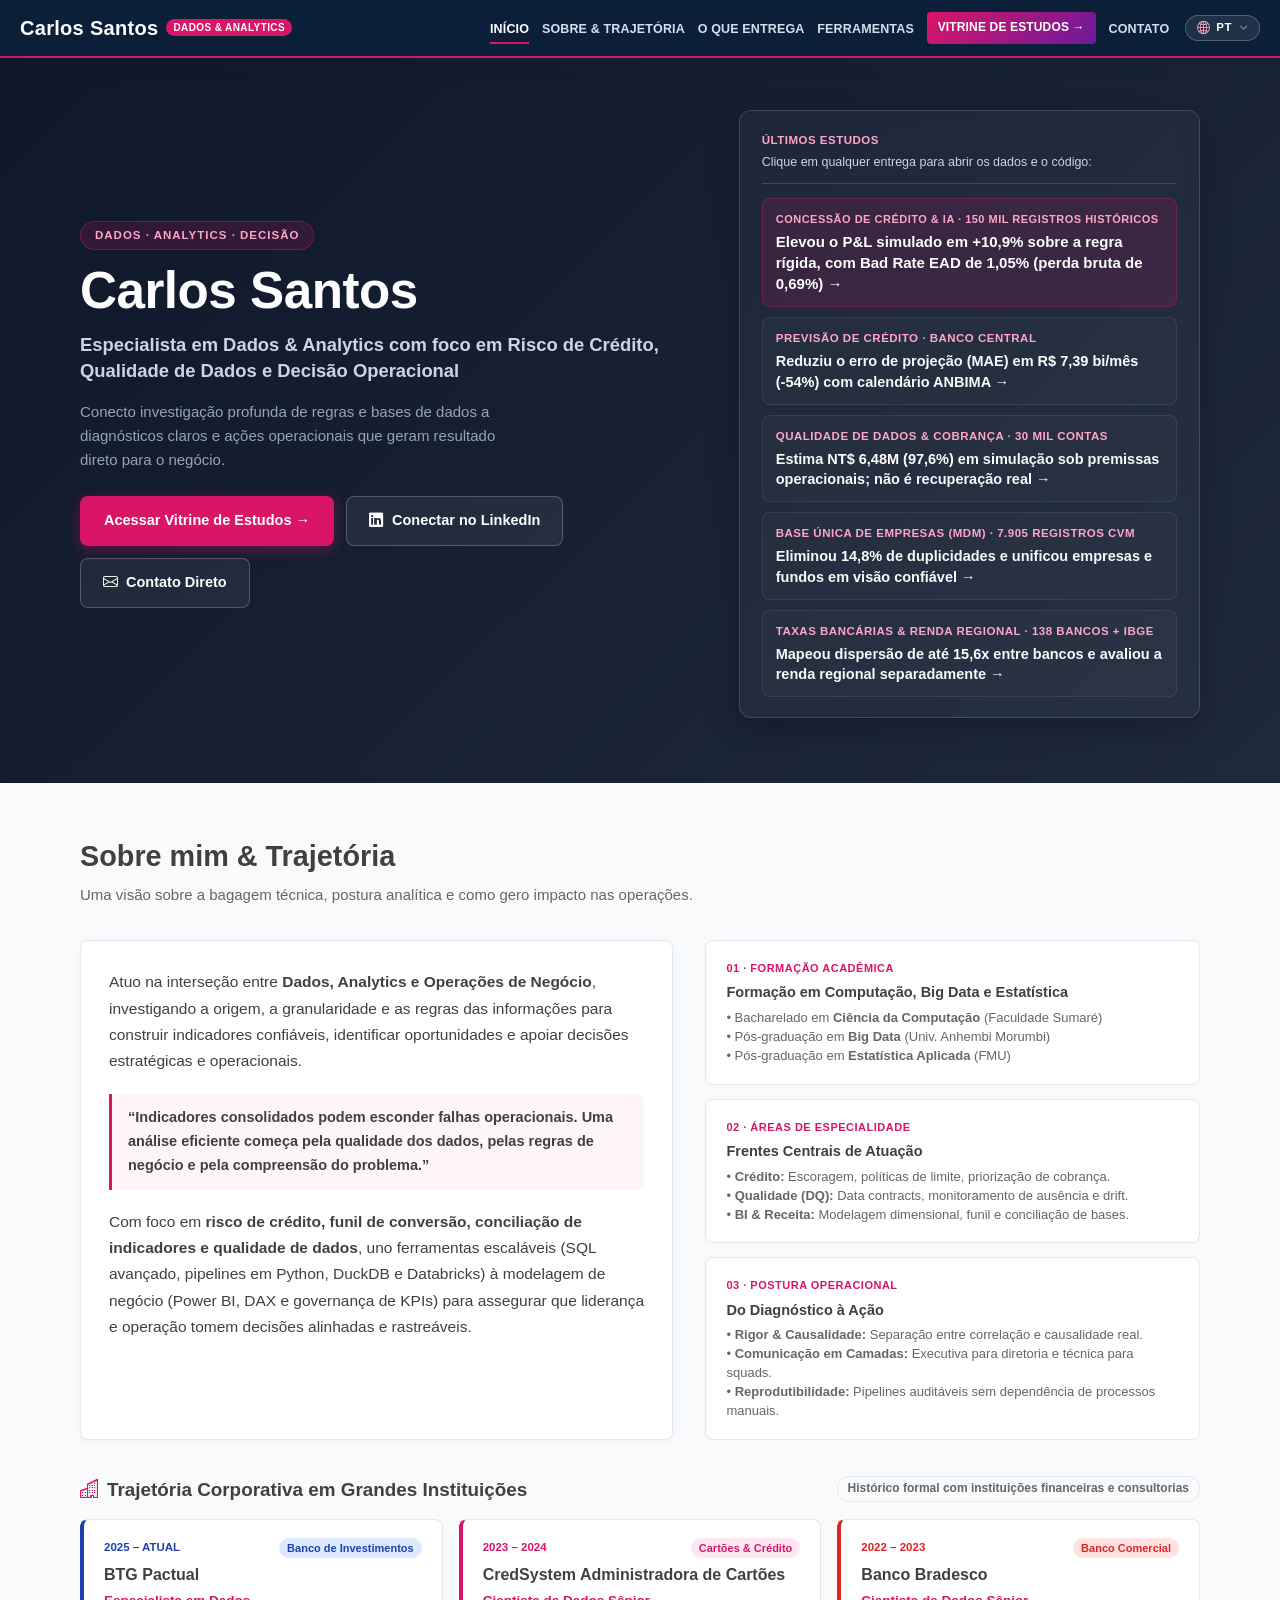
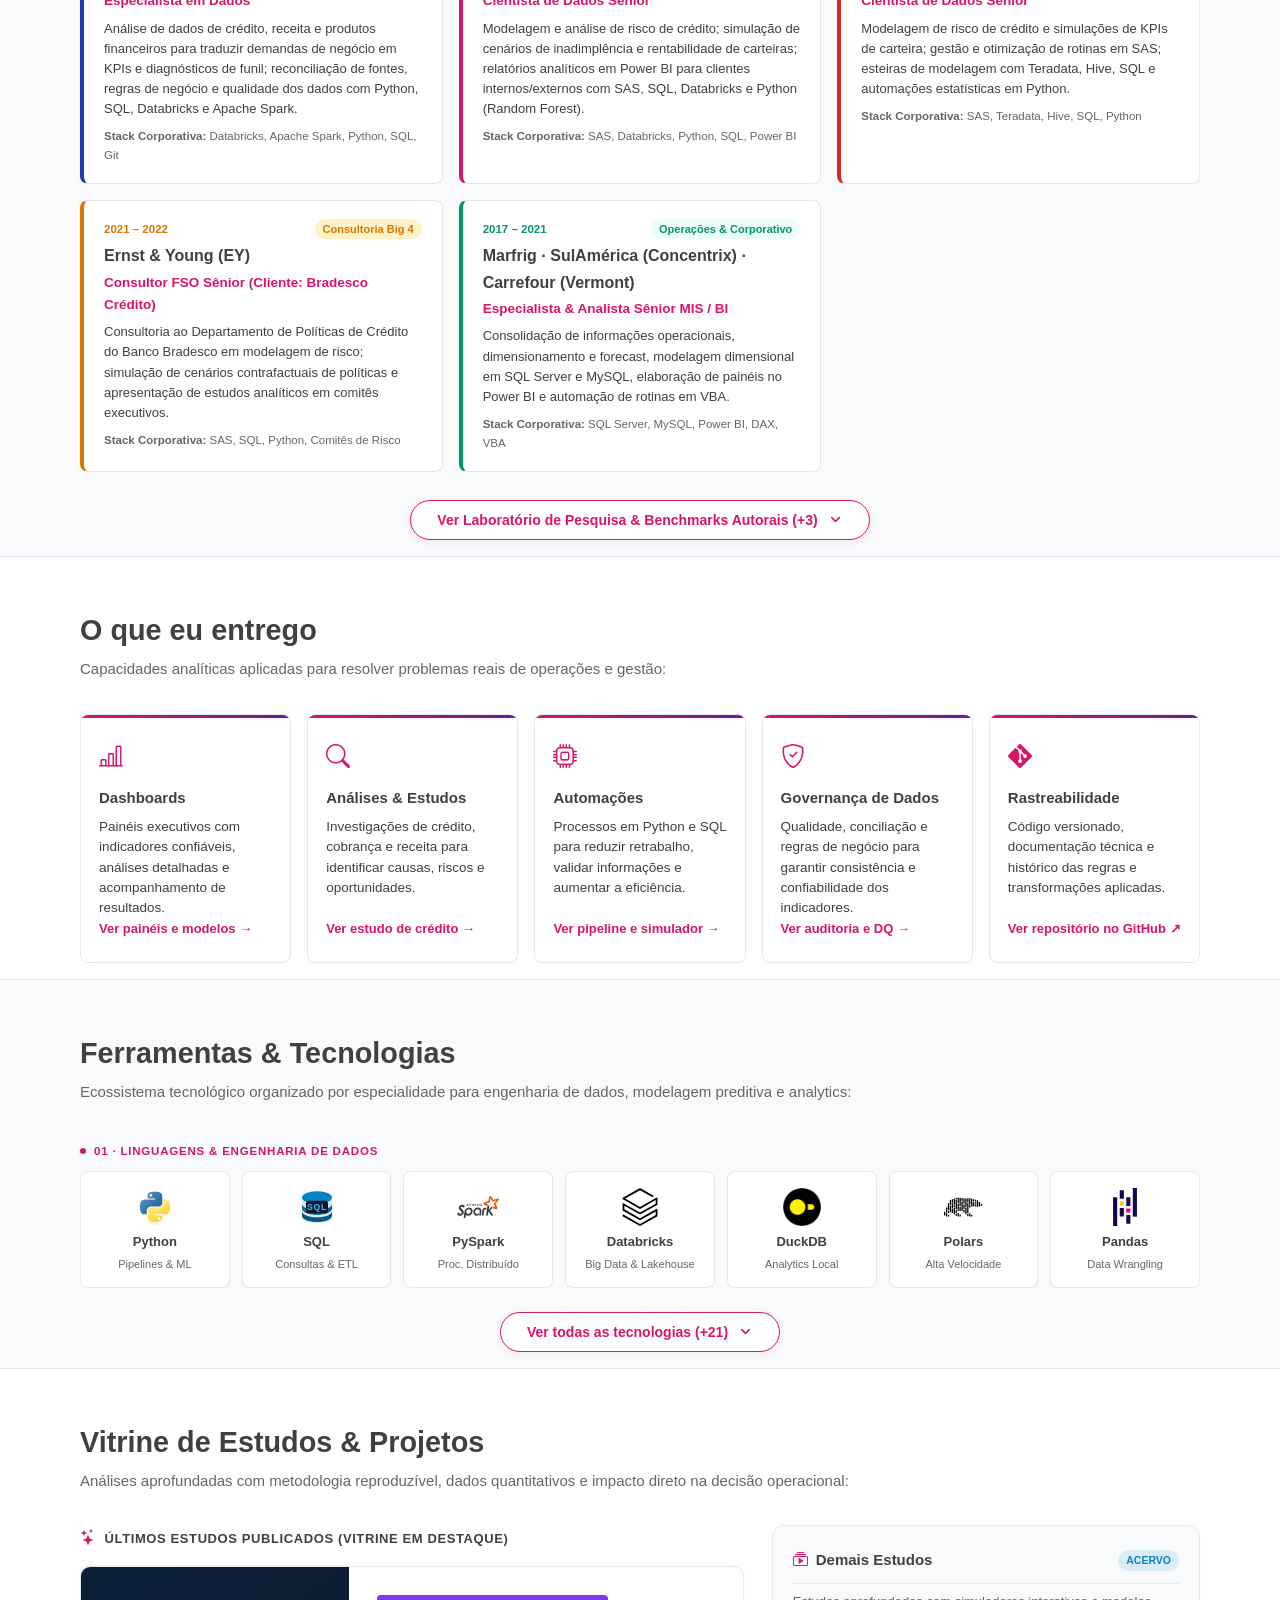
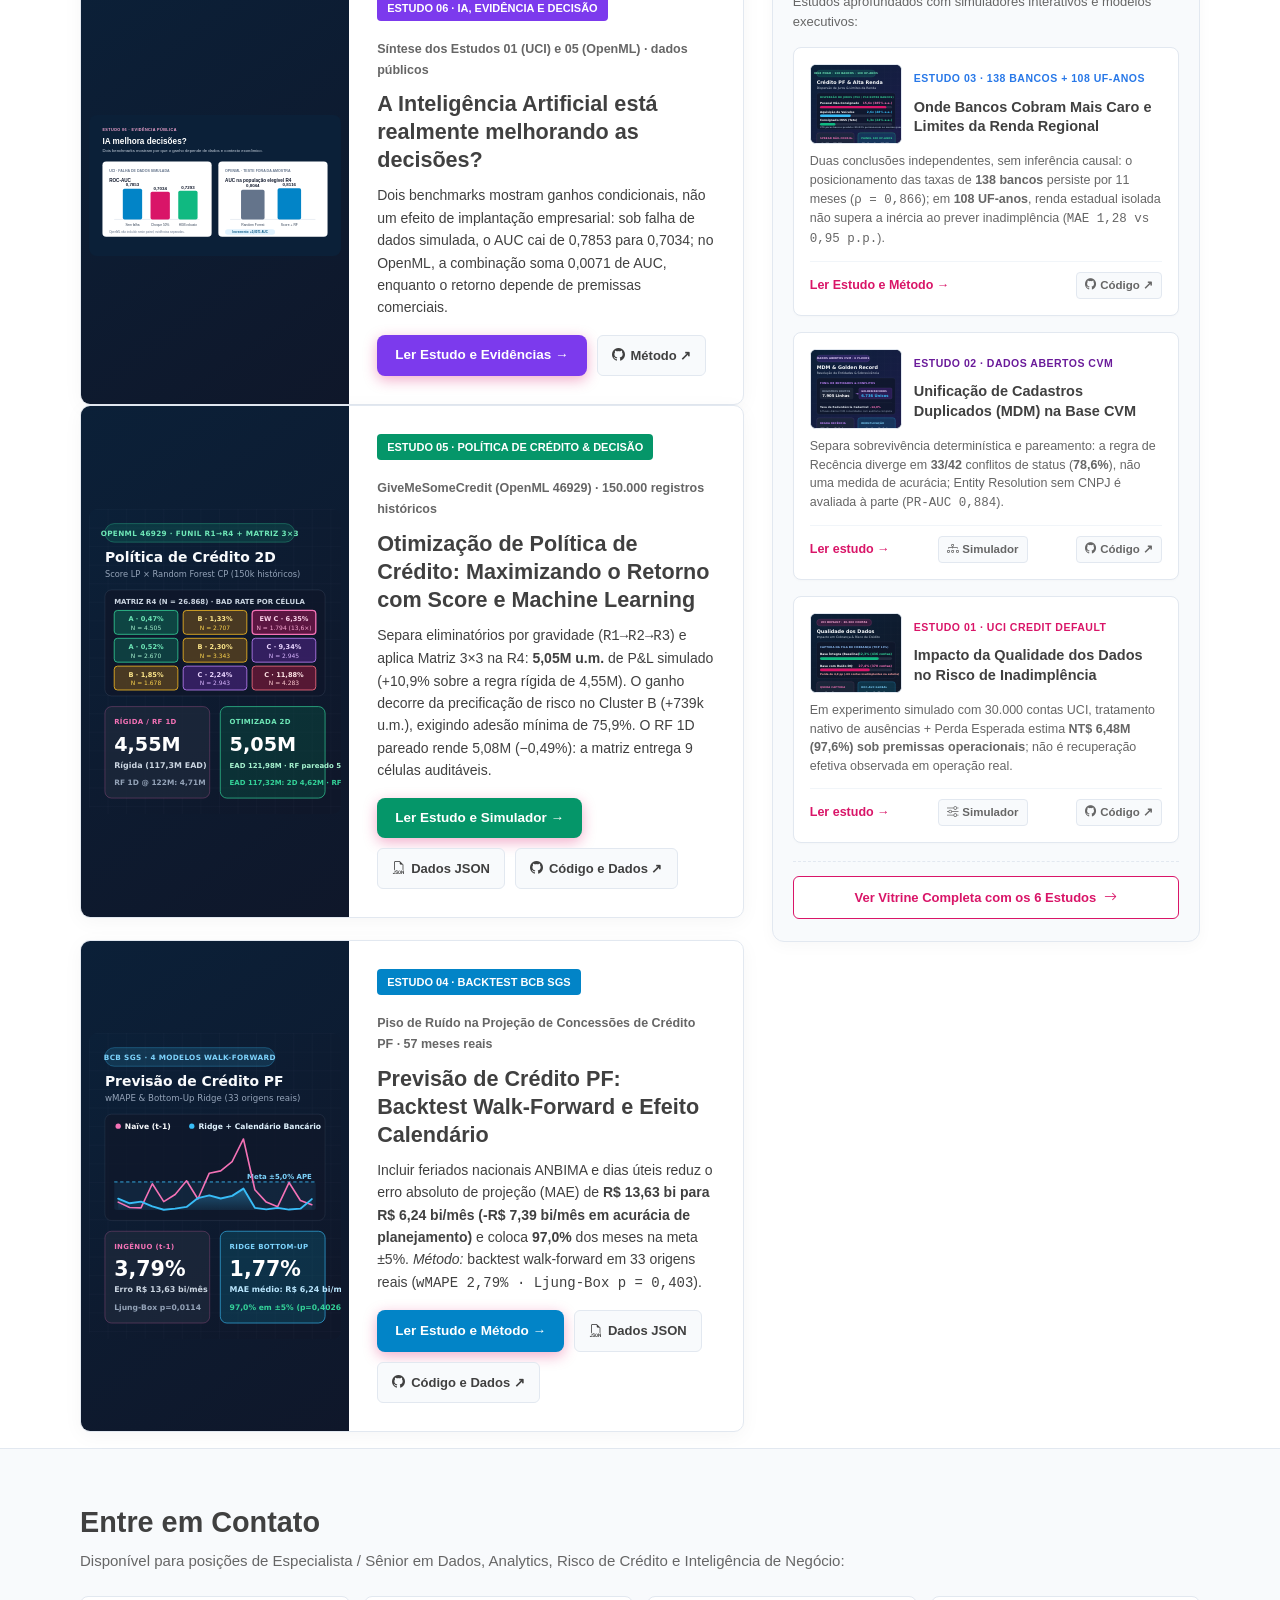
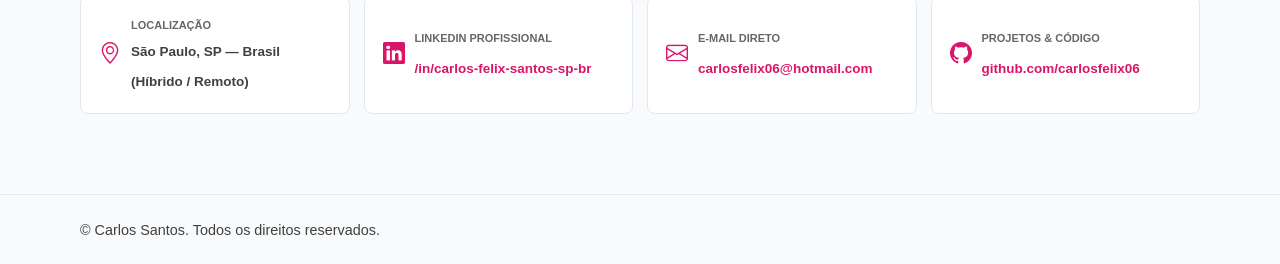
==== commit 2107f94c: "style(contato): padronizar linkedin como card na grade de contato" ====
--- a/index.html
+++ b/index.html
@@ -1724,18 +1724,19 @@
         <p class="section-sub-clean" data-i18n="contact_sub">Disponível para posições de Especialista / Sênior em Dados, Analytics, Risco de Crédito e Inteligência de Negócio:</p>
       </div>
 
-      <div style="margin-bottom:1.6rem;">
-        <a class="btn-serasa" href="https://www.linkedin.com/in/carlos-felix-santos-sp-br/" target="_blank" rel="noopener" style="padding:12px 26px; font-size:15px; display:inline-flex; align-items:center; gap:8px;">
-          <i class="bi bi-linkedin"></i> <span data-i18n="contact_btn_resume">Conectar no LinkedIn →</span>
-        </a>
-      </div>
-
       <ul class="contact" style="display:grid; grid-template-columns:repeat(auto-fit, minmax(240px, 1fr)); gap:14px; list-style:none; padding:0; margin:0;">
         <li style="background:#FFFFFF; border:1px solid var(--line); border-radius:8px; padding:16px 18px; display:flex; align-items:center;">
           <i class="bi bi-geo-alt" style="color:#D91568; font-size:22px; margin-right:12px; flex-shrink:0;"></i>
           <div>
             <div style="font-size:11px; font-weight:700; color:var(--mute); text-transform:uppercase;" data-i18n="contact_loc_label">Localização</div>
             <div style="font-size:13.5px; font-weight:600; color:var(--ink-heading);" data-i18n="contact_loc_val">São Paulo, SP — Brasil (Híbrido / Remoto)</div>
+          </div>
+        </li>
+        <li style="background:#FFFFFF; border:1px solid var(--line); border-radius:8px; padding:16px 18px; display:flex; align-items:center;">
+          <i class="bi bi-linkedin" style="color:#D91568; font-size:22px; margin-right:12px; flex-shrink:0;"></i>
+          <div>
+            <div style="font-size:11px; font-weight:700; color:var(--mute); text-transform:uppercase;" data-i18n="contact_li_label">LinkedIn Profissional</div>
+            <a href="https://www.linkedin.com/in/carlos-felix-santos-sp-br/" target="_blank" rel="noopener" style="font-size:13.5px; font-weight:600; color:#D91568; text-decoration:none;">/in/carlos-felix-santos-sp-br</a>
           </div>
         </li>
         <li style="background:#FFFFFF; border:1px solid var(--line); border-radius:8px; padding:16px 18px; display:flex; align-items:center;">
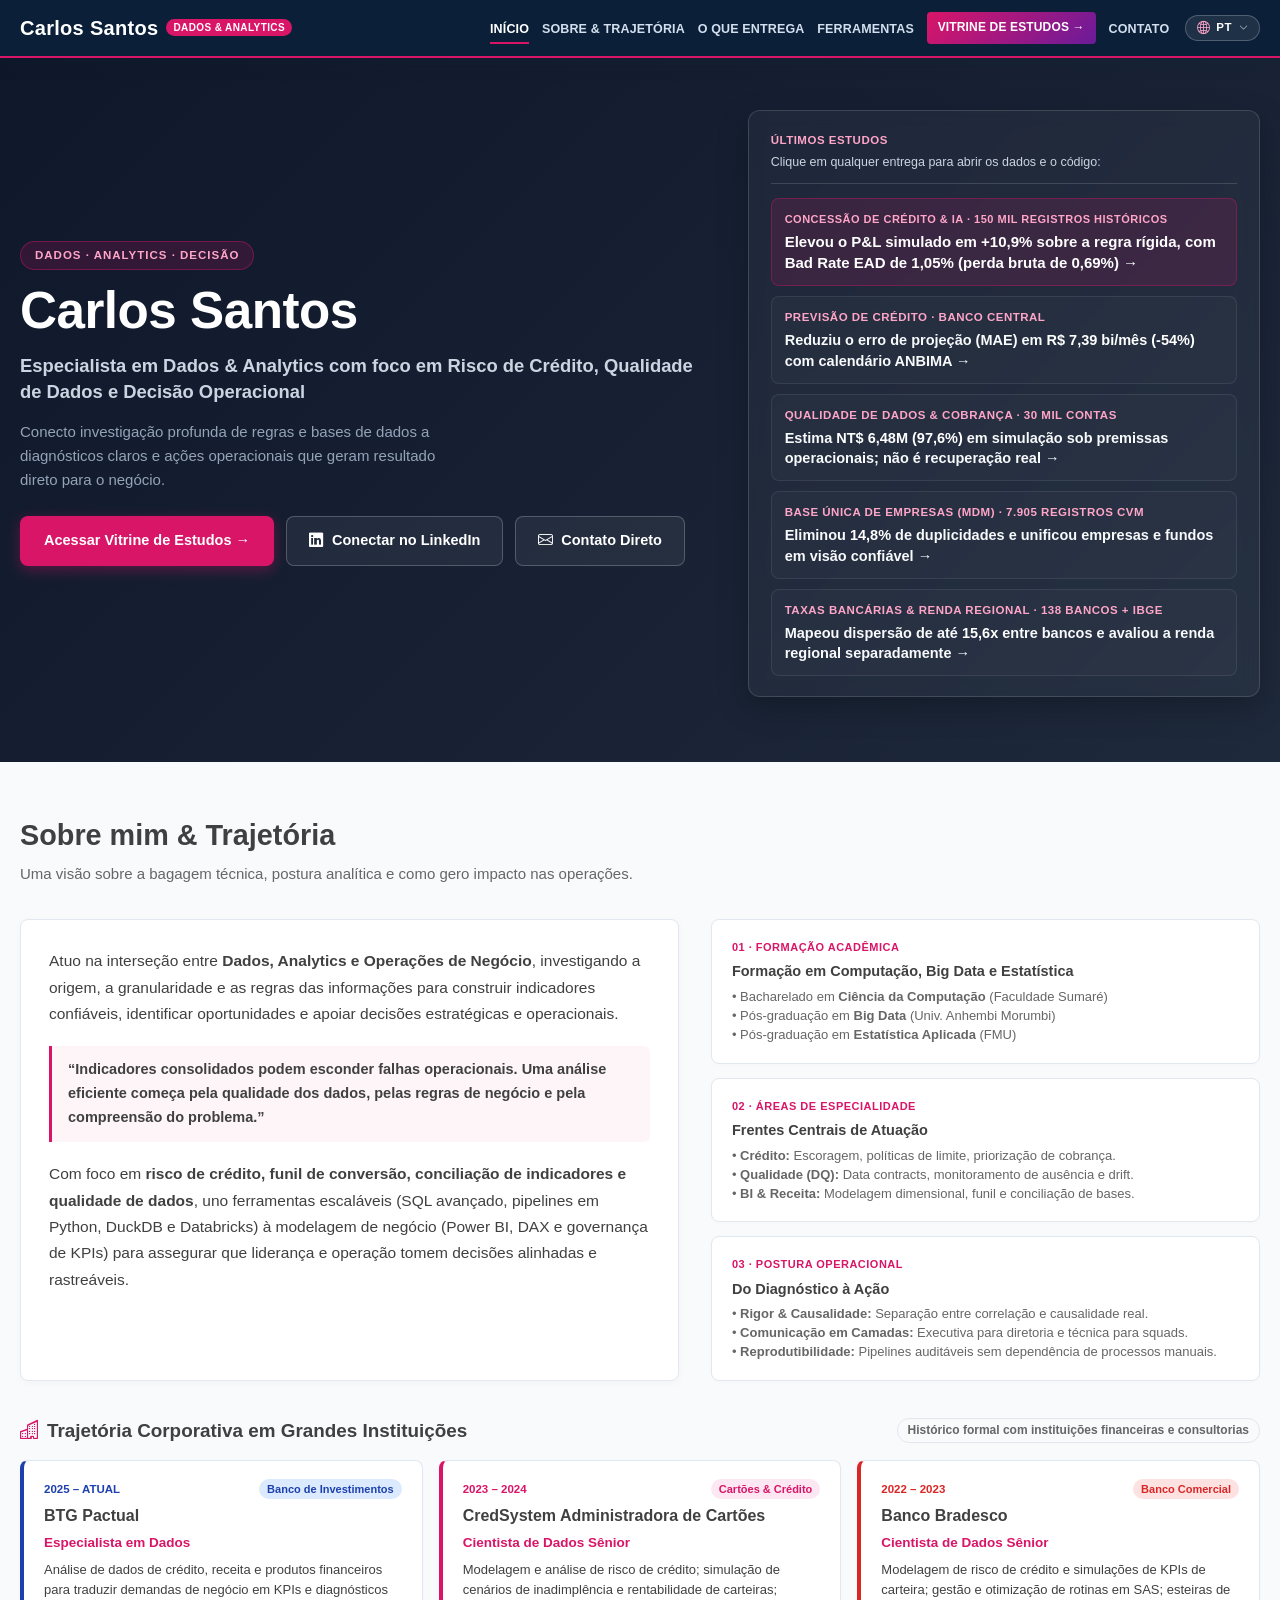
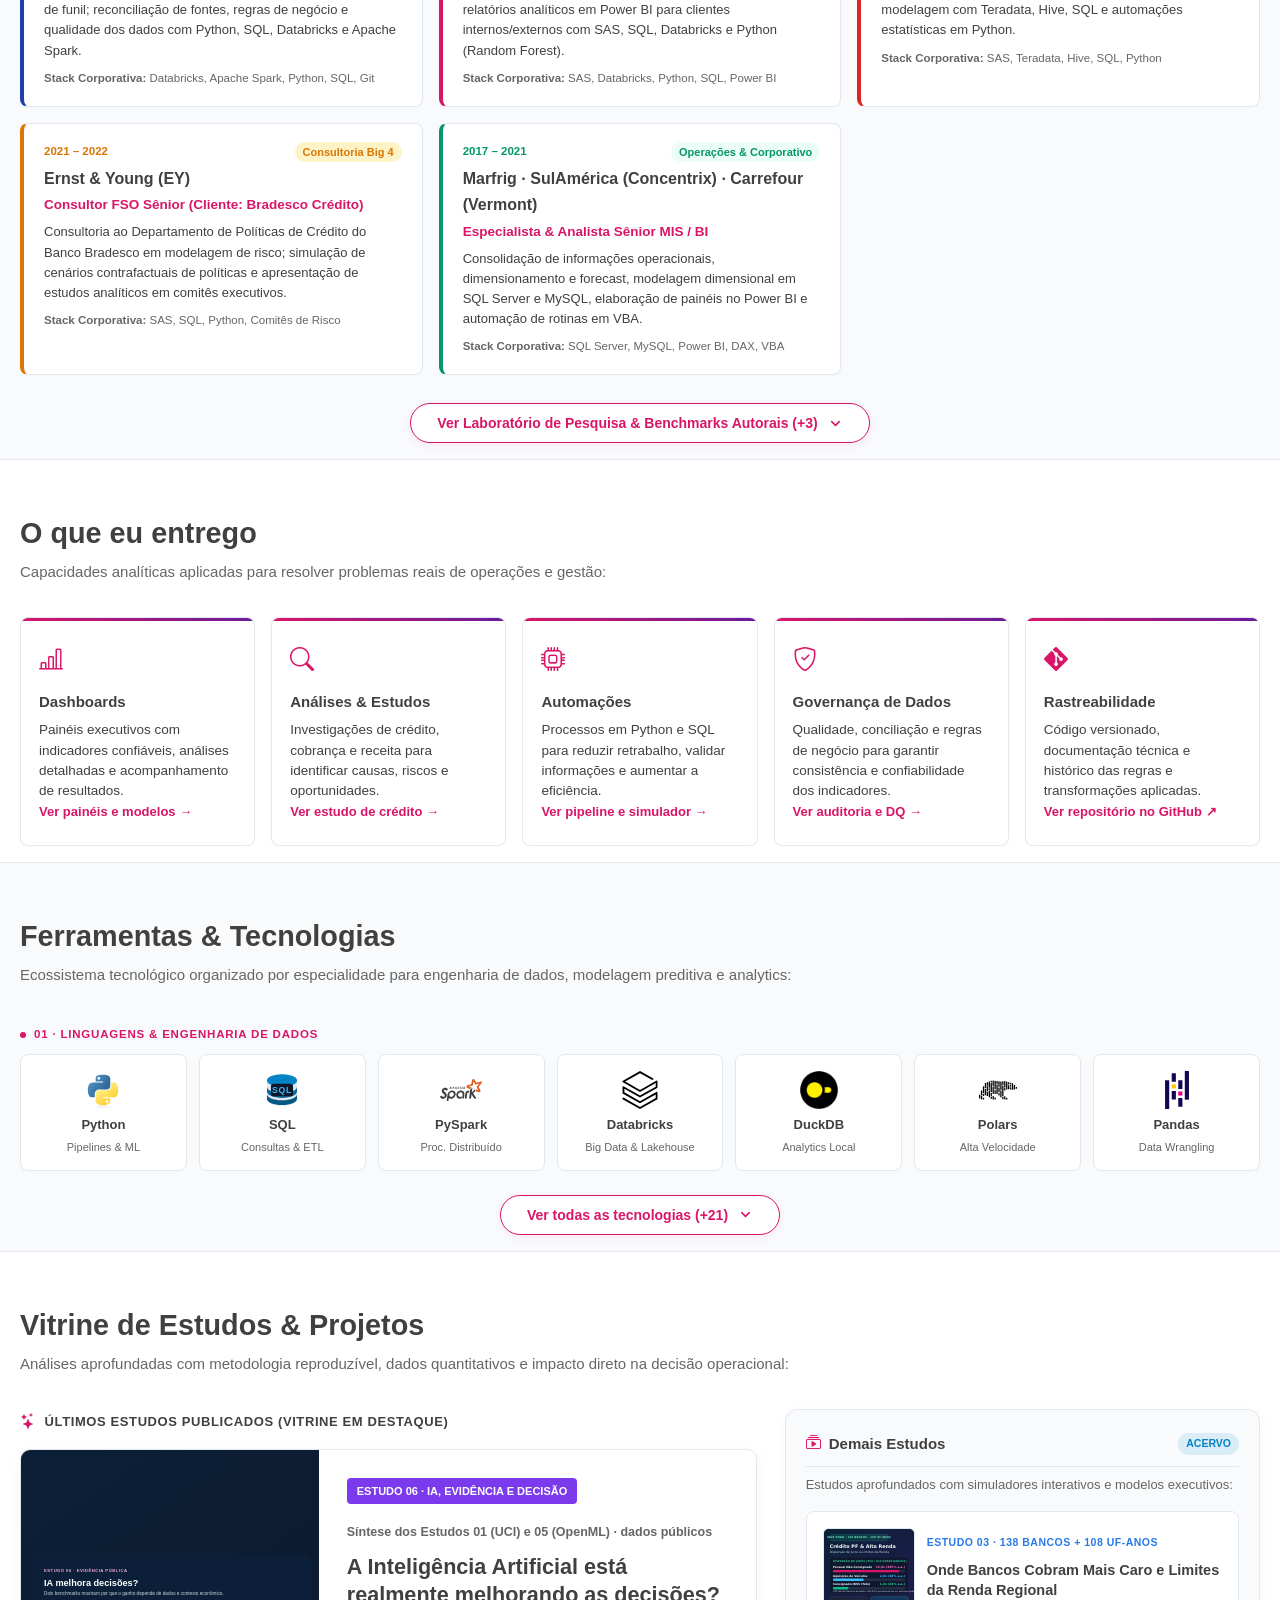
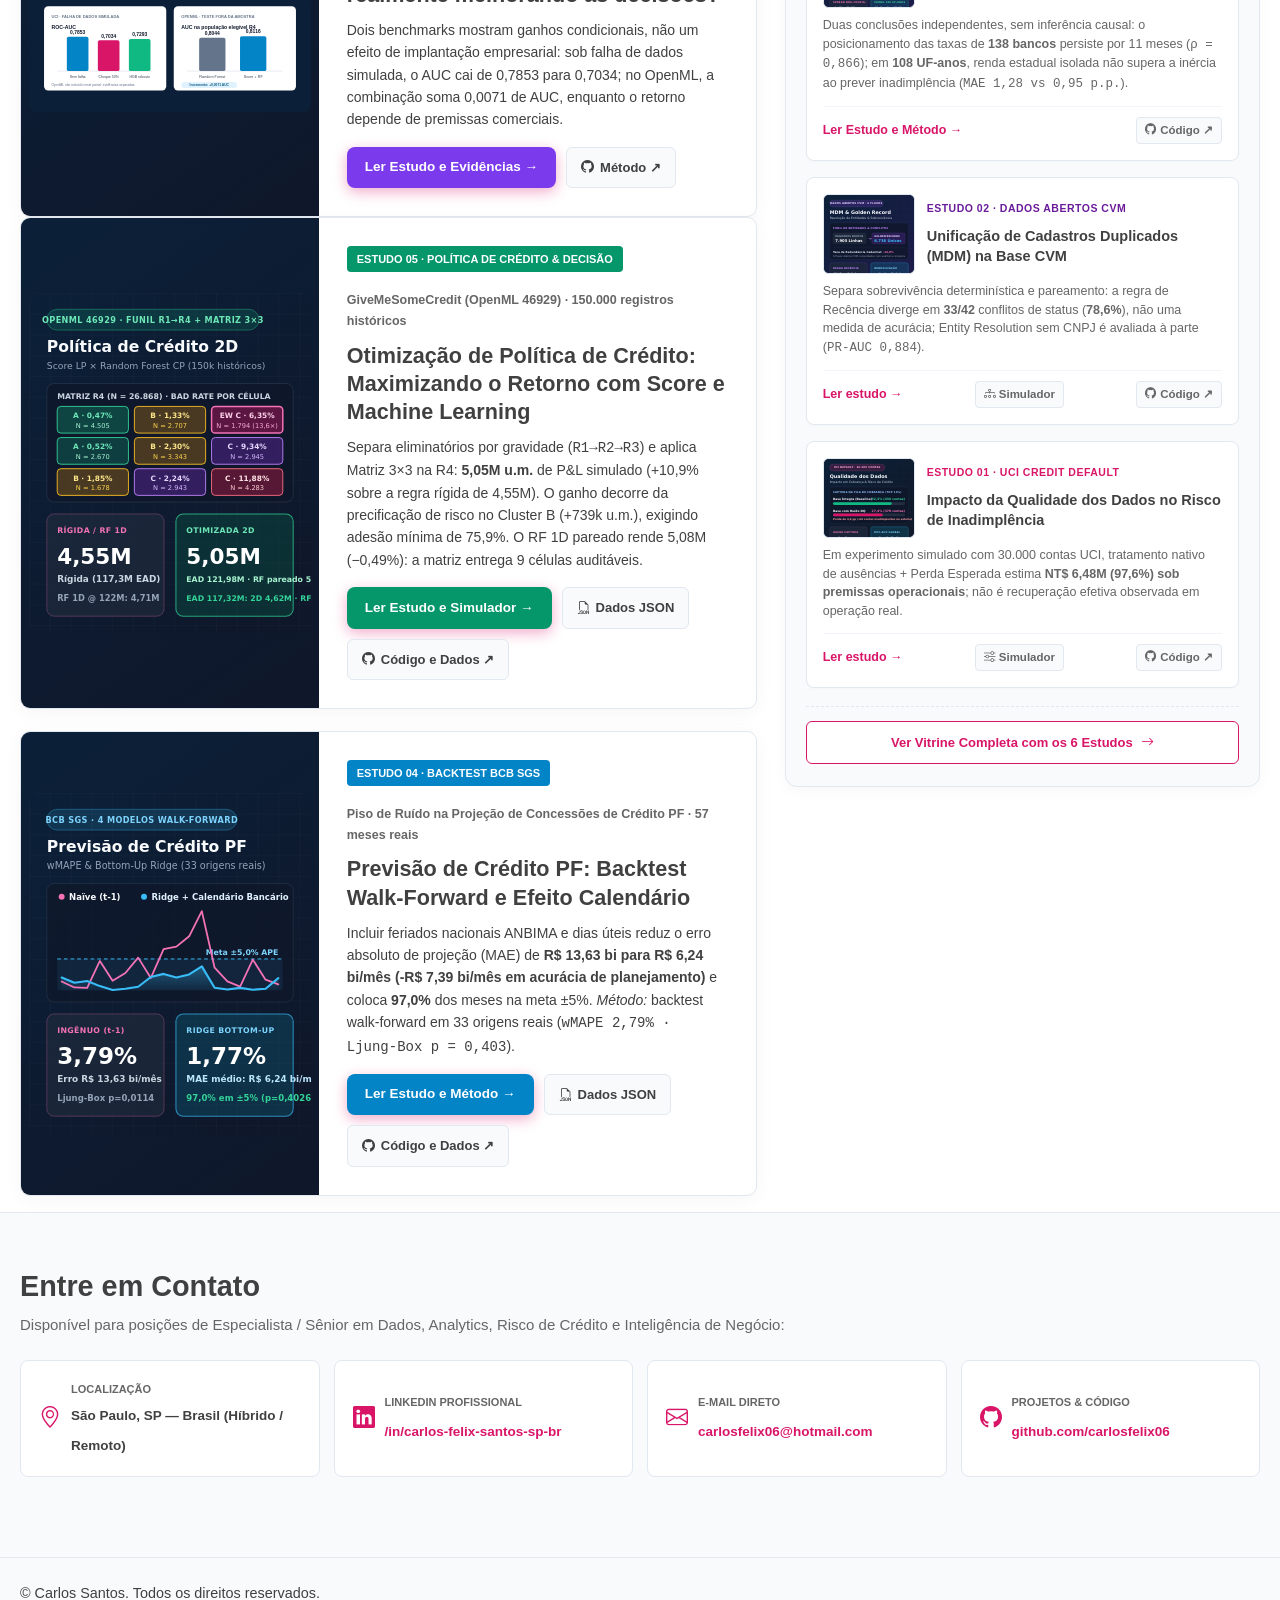
==== commit 39a31f5d: "fix(favicon): trocar caminhos dos ícones para contornar cache persistente em todas as páginas" ====
--- a/index.html
+++ b/index.html
@@ -3,9 +3,9 @@
 <head>
 <meta charset="utf-8">
 <meta name="viewport" content="width=device-width, initial-scale=1">
-<link rel="icon" type="image/svg+xml" href="assets/img/favicon.svg">
-<link rel="alternate icon" href="favicon.ico">
-<link rel="apple-touch-icon" href="assets/img/apple-touch-icon.png">
+<link rel="icon" type="image/svg+xml" href="assets/img/favicon-cs-v2.svg">
+<link rel="alternate icon" href="favicon-cs-v2.ico">
+<link rel="apple-touch-icon" href="assets/img/apple-touch-icon-cs-v2.png">
 <title>Carlos Santos | Especialista Sênior em Dados, Analytics &amp; Risco de Crédito</title>
 <meta name="description" content="Portfólio de Carlos Santos, Especialista Sênior em Dados e Analytics: experiência em risco de crédito, qualidade de dados, receita e decisão operacional.">
 <link rel="canonical" href="https://carlosfelix06.github.io/">
--- a/assets/css/style.css
+++ b/assets/css/style.css
@@ -19,6 +19,11 @@
 }
 
 * { box-sizing: border-box; }
+html, body {
+  overflow-x: hidden;
+  max-width: 100vw;
+  width: 100%;
+}
 html { scroll-behavior: smooth; scroll-padding-top: 75px; }
 body {
   margin: 0;
@@ -37,7 +42,7 @@
 a { color: var(--primary); text-decoration: none; }
 a:hover { text-decoration: underline; }
 
-.container { max-width: 1160px; margin: 0 auto; padding: 0 20px; }
+.container { max-width: 1320px; margin: 0 auto; padding: 0 20px; }
 .section { padding: 3.5rem 0 1rem; }
 
 
@@ -961,7 +966,7 @@
 }
 
 /* Case Study / Estudo individual */
-main.case-study { max-width: 1180px; margin: 0 auto; padding: 100px 20px 60px; font-family: var(--sans); }
+main.case-study { max-width: 1320px; margin: 0 auto; padding: 100px 20px 60px; font-family: var(--sans); }
 main.case-study h1, main.case-study h2, main.case-study h3, main.case-study table, main.case-study .meta, main.case-study .files { font-family: var(--sans); }
 main.case-study h2 {
   margin-top: 2.4rem;
@@ -2191,6 +2196,8 @@
   .hero-grid {
     grid-template-columns: 1fr !important;
     gap: 18px !important;
+    width: 100% !important;
+    max-width: 100% !important;
   }
   #hero h1 {
     font-size: 1.85rem !important;
@@ -2218,9 +2225,82 @@
     text-align: center !important;
     box-sizing: border-box !important;
   }
+  /* Ocultar card de Últimos Estudos na Home no mobile para destravar rolagem */
+  .hero-quick-card.hero-impact-card,
+  #hero .hero-impact-card {
+    display: none !important;
+  }
   .hero-quick-card {
     padding: 16px 14px !important;
     margin-top: 6px !important;
+    width: 100% !important;
+    max-width: 100% !important;
+    box-sizing: border-box !important;
+  }
+
+  /* Barras de navegação internas nos estudos (.files) */
+  .files, .study-article .files {
+    width: 100% !important;
+    max-width: 100% !important;
+    box-sizing: border-box !important;
+    flex-wrap: wrap !important;
+    padding: 10px 12px !important;
+    gap: 6px !important;
+  }
+  .files a, .study-article .files a {
+    flex: 1 1 auto !important;
+    text-align: center !important;
+    justify-content: center !important;
+    font-size: 11.5px !important;
+    padding: 7px 10px !important;
+  }
+
+  /* Barra de Proporção / Split-Bar */
+  .split-bar-box {
+    flex-direction: column !important;
+    height: auto !important;
+    min-height: auto !important;
+    border-radius: 8px !important;
+    overflow: hidden !important;
+    gap: 1px !important;
+    background: #E2E8F0 !important;
+  }
+  .split-seg {
+    width: 100% !important;
+    justify-content: flex-start !important;
+    padding: 8px 12px !important;
+    font-size: 12.5px !important;
+    white-space: normal !important;
+    box-sizing: border-box !important;
+  }
+
+  /* Gráficos Interativos e Plotly */
+  .study-chart, .study-figure, .viz-interactive-shell, .viz-canvas, .js-plotly-plot, .plot-container {
+    max-width: 100% !important;
+    width: 100% !important;
+    overflow-x: hidden !important;
+    box-sizing: border-box !important;
+  }
+  .js-plotly-plot .plotly .main-svg {
+    max-width: 100% !important;
+  }
+  .viz-toolbar {
+    flex-direction: column !important;
+    align-items: stretch !important;
+    gap: 8px !important;
+  }
+  .viz-pills {
+    display: flex !important;
+    flex-wrap: wrap !important;
+    gap: 6px !important;
+    width: 100% !important;
+  }
+  .viz-pill {
+    font-size: 12px !important;
+    padding: 6px 10px !important;
+    white-space: normal !important;
+    text-align: center !important;
+    flex: 1 1 auto !important;
   }
 
   /* Seções e Títulos */
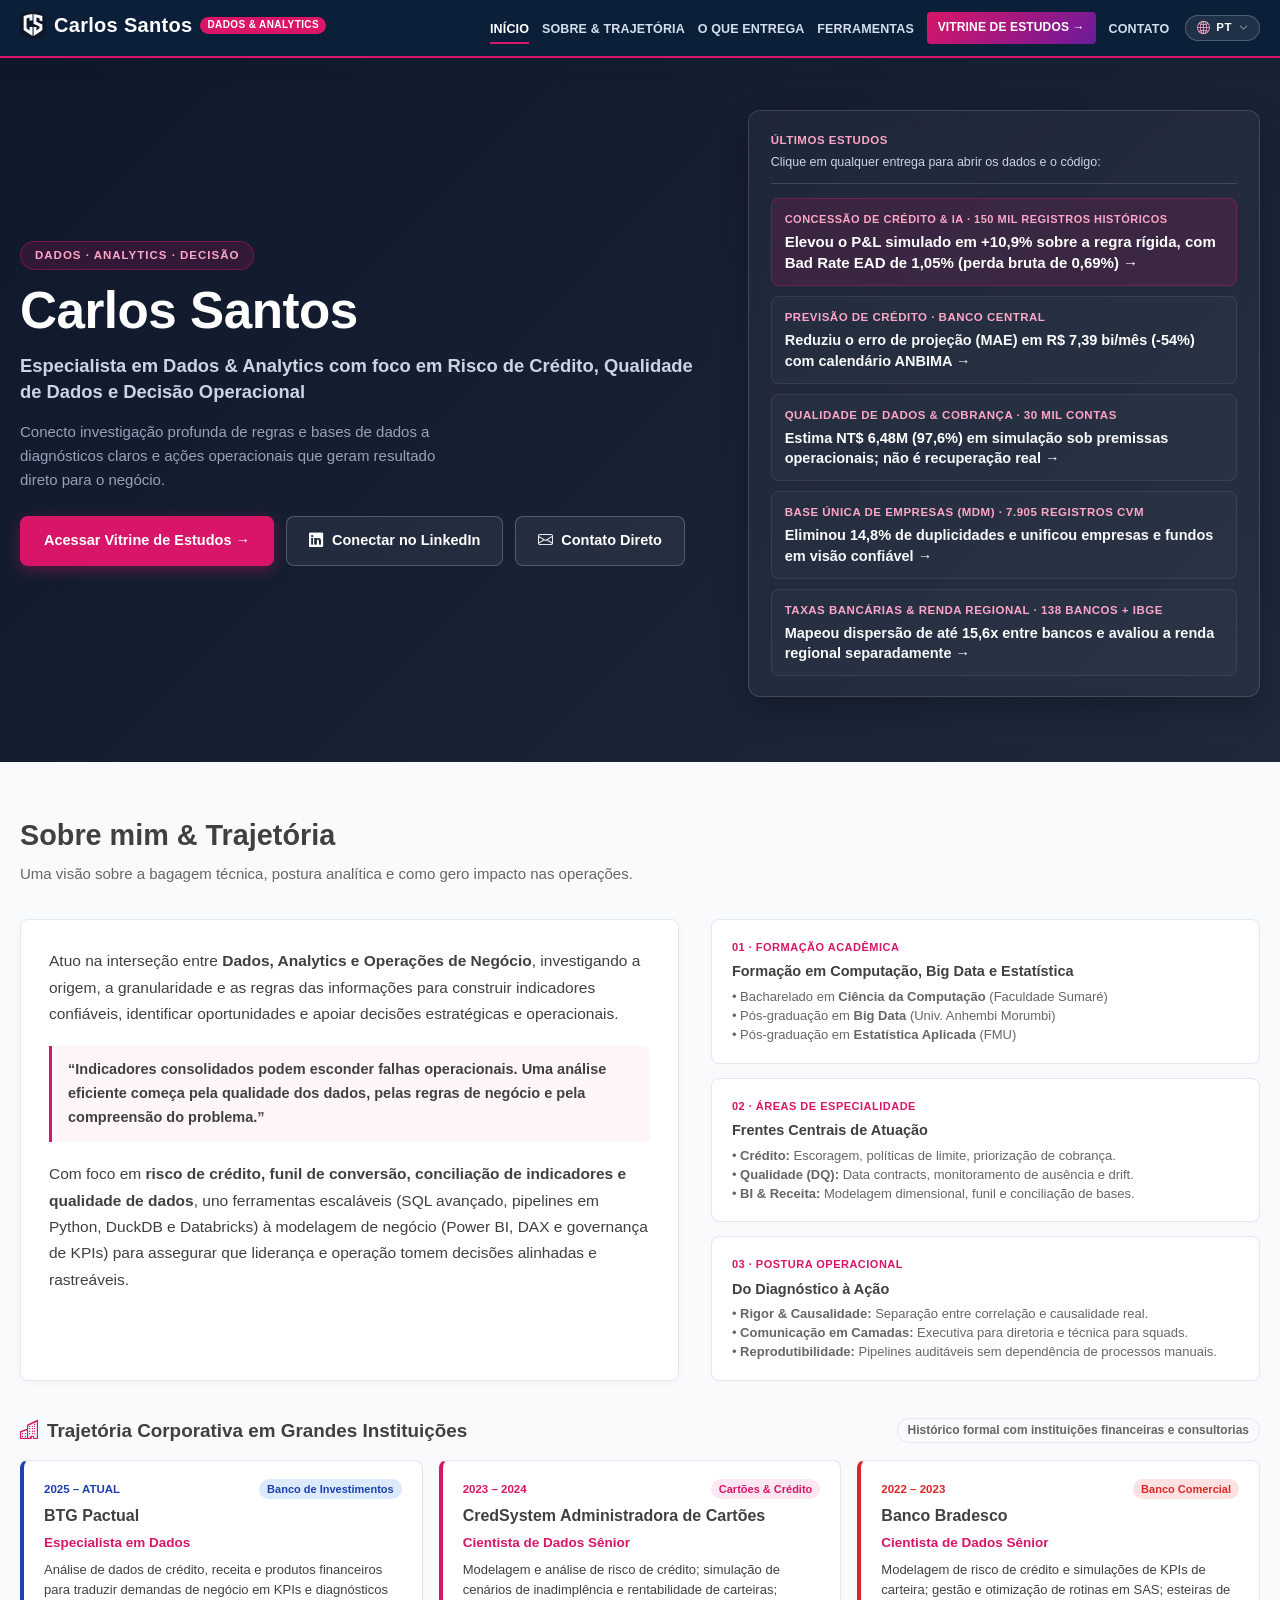
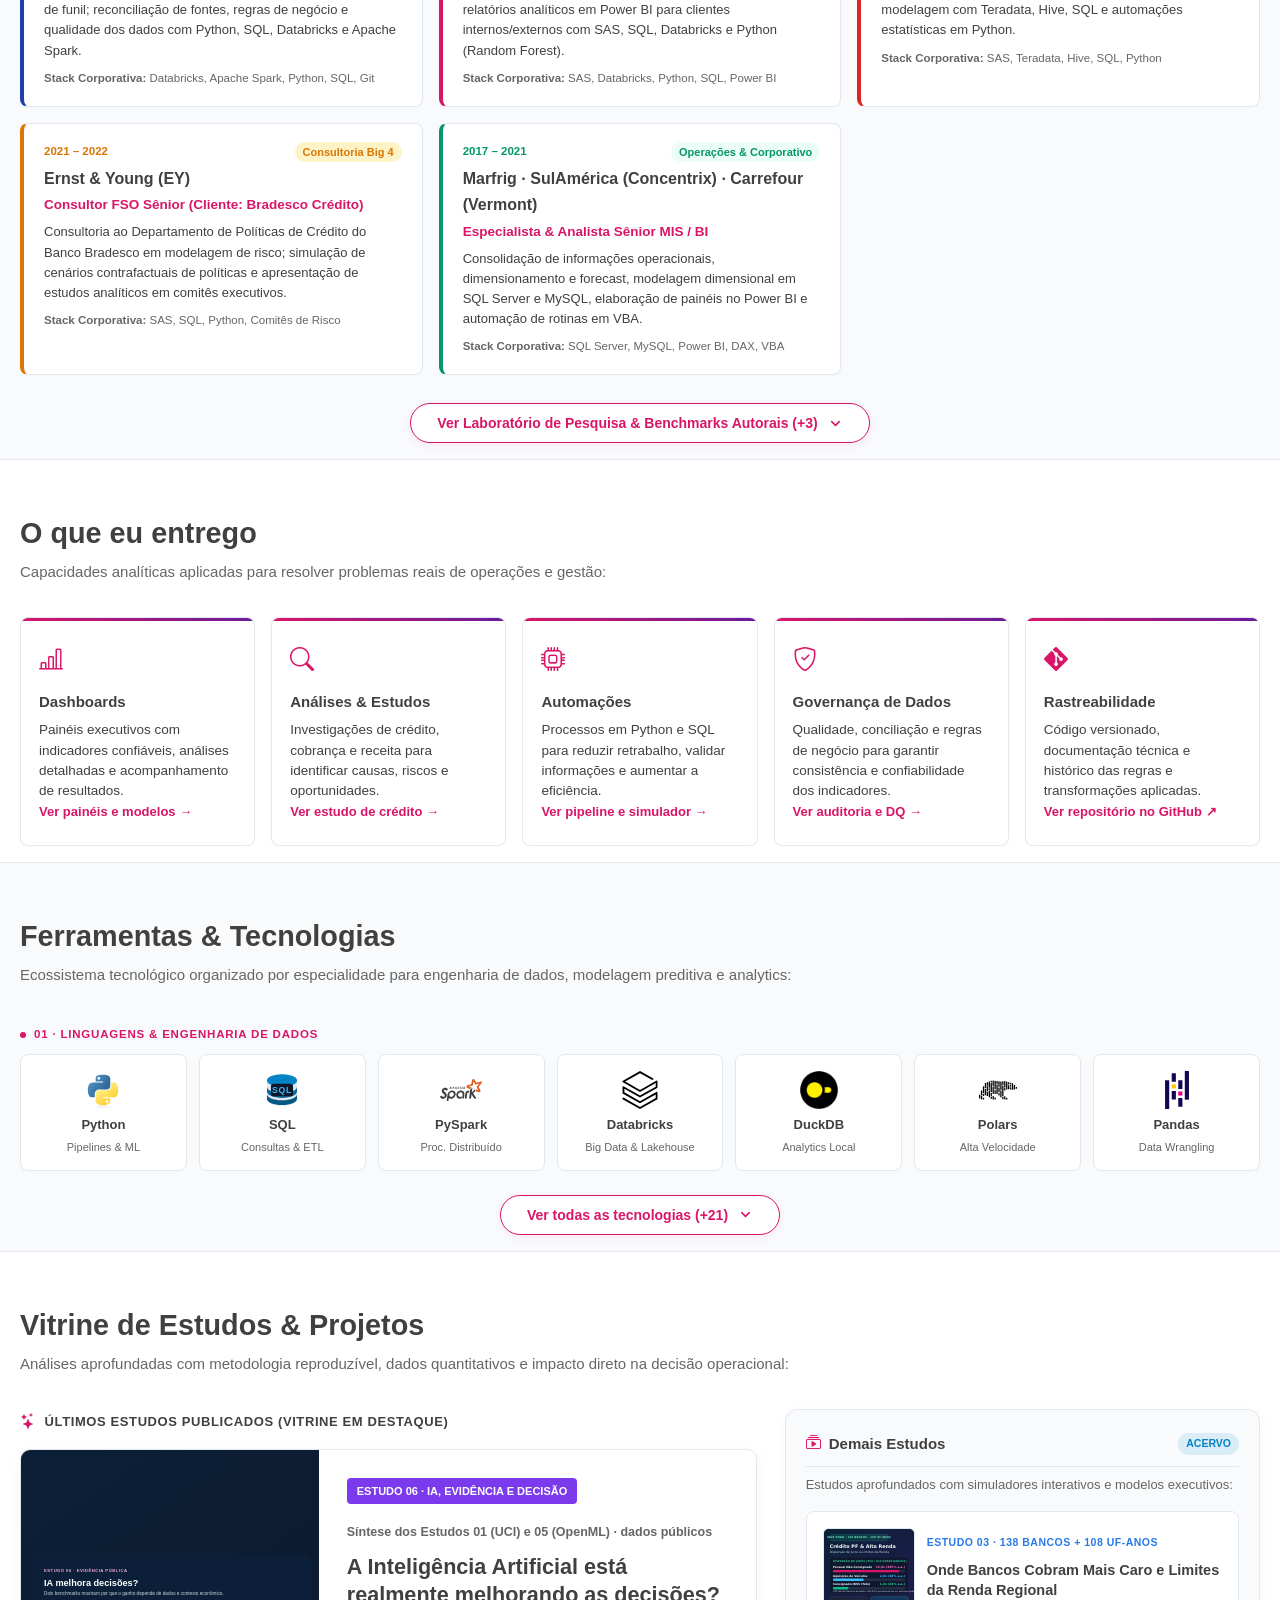
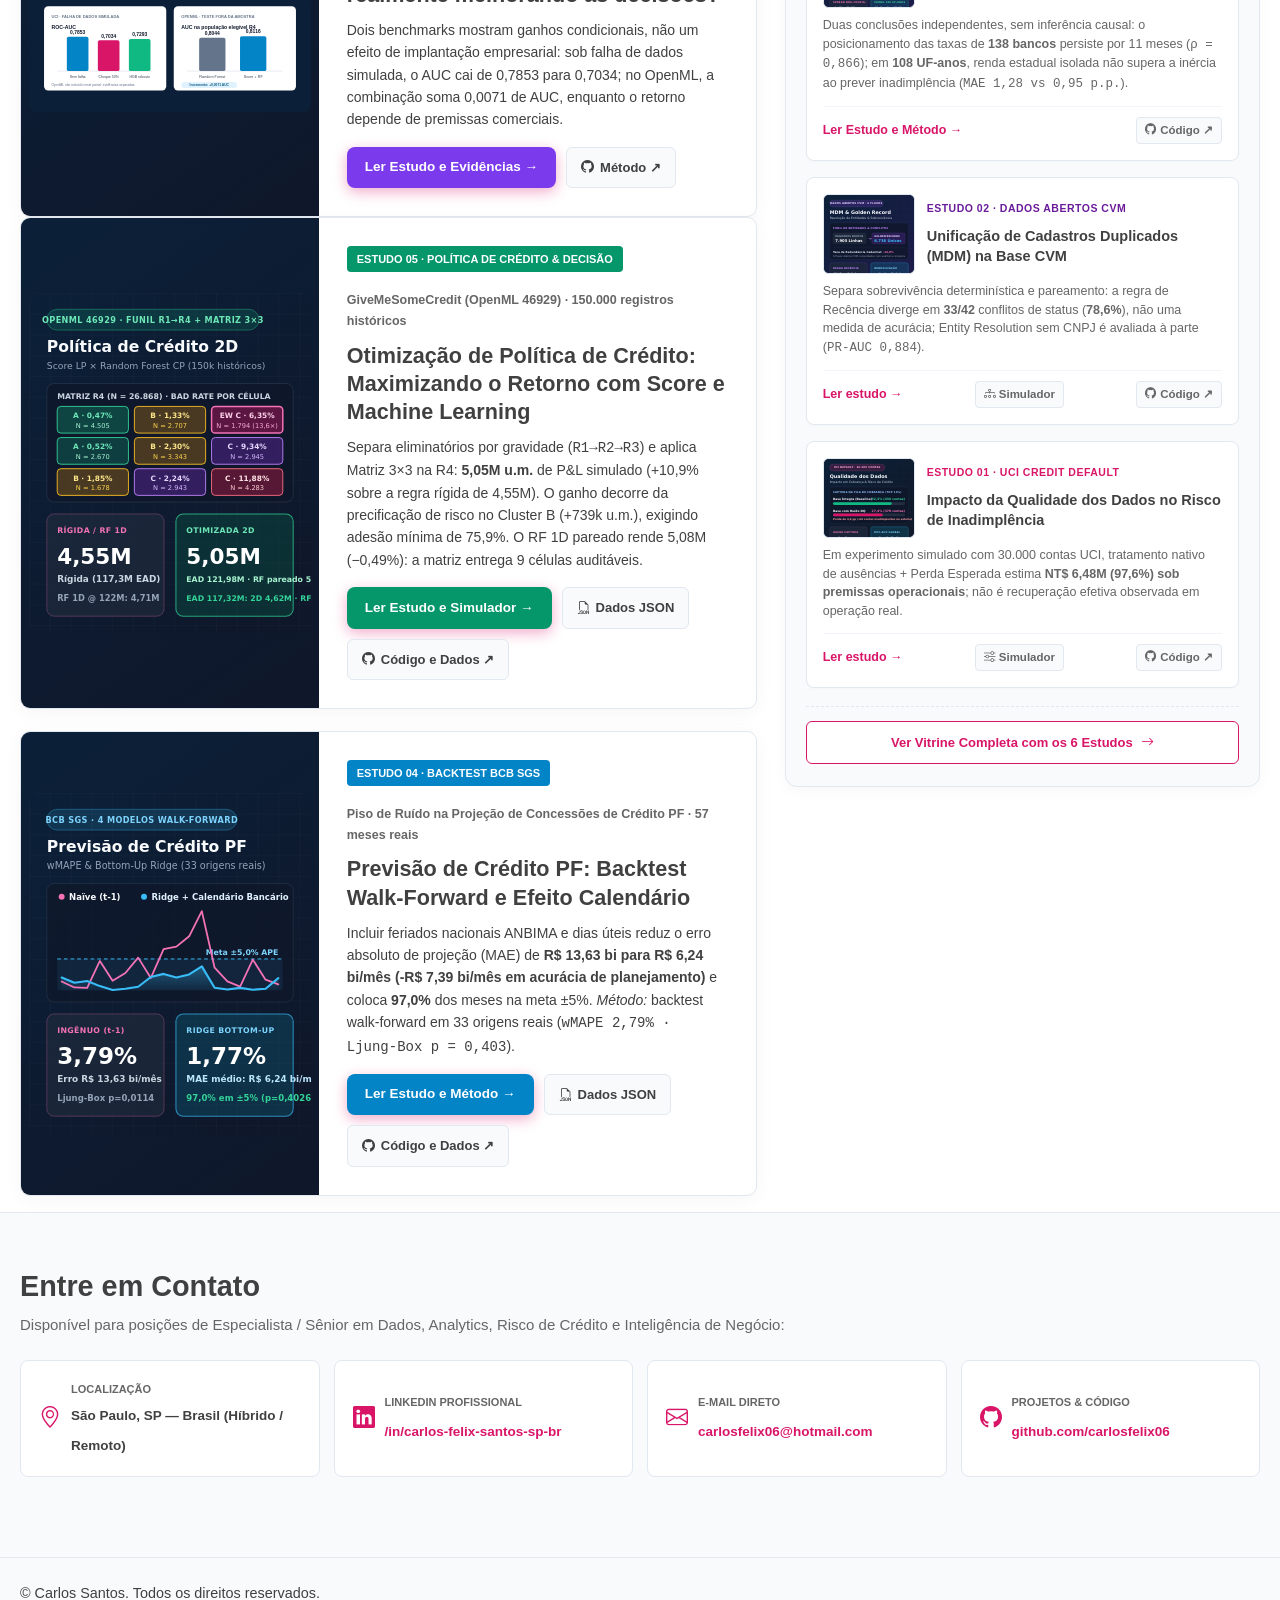
==== commit 70252442: "feat(branding): adicionar escudo CS ao lado do nome no header responsivo" ====
--- a/index.html
+++ b/index.html
@@ -3,8 +3,8 @@
 <head>
 <meta charset="utf-8">
 <meta name="viewport" content="width=device-width, initial-scale=1">
-<link rel="icon" type="image/svg+xml" href="assets/img/favicon-cs-v2.svg">
-<link rel="alternate icon" href="favicon-cs-v2.ico">
+<link rel="icon" type="image/svg+xml" href="assets/img/favicon-cs-clean-v3.svg">
+<link rel="alternate icon" href="favicon-cs-clean-v3.ico">
 <link rel="apple-touch-icon" href="assets/img/apple-touch-icon-cs-v2.png">
 <title>Carlos Santos | Especialista Sênior em Dados, Analytics &amp; Risco de Crédito</title>
 <meta name="description" content="Portfólio de Carlos Santos, Especialista Sênior em Dados e Analytics: experiência em risco de crédito, qualidade de dados, receita e decisão operacional.">
@@ -22,7 +22,7 @@
 {"@context":"https://schema.org","@type":"Person","name":"Carlos Alberto Felix Santos","jobTitle":"Especialista Sênior em Dados, Analytics e Risco de Crédito","url":"https://carlosfelix06.github.io/","email":"mailto:carlosfelix06@hotmail.com","sameAs":["https://www.linkedin.com/in/carlos-felix-santos-sp-br/","https://github.com/carlosfelix06"]}
 </script>
 <link rel="stylesheet" href="assets/vendor/bootstrap-icons/bootstrap-icons.css">
-<link rel="stylesheet" href="assets/css/style.css?v=20261116_pillfix">
+<link rel="stylesheet" href="assets/css/style.css?v=20261120_brandmark">
 <style>
   /* mobile-nav-toggle visible dynamically */
   body { color: var(--ink); font-family: var(--sans); background: var(--bg); font-size: 16px; line-height: 1.65; }
@@ -957,6 +957,7 @@
   <div class="container header-inner">
     <div class="logo">
         <a href="index.html">
+          <img class="brand-mark" src="assets/img/favicon-cs-clean-v3.svg" width="26" height="26" alt="" aria-hidden="true" decoding="async">
           Carlos Santos
           <span class="tagline-pill" data-i18n="tagline_pill">Dados &amp; Analytics</span>
         </a>
--- a/assets/css/style.css
+++ b/assets/css/style.css
@@ -386,6 +386,24 @@
   text-decoration: none;
 }
 
+
+/* Assinatura visual CS no cabeçalho (todas as páginas) */
+#header .logo .brand-mark {
+  display: block;
+  width: 26px;
+  height: 26px;
+  flex: 0 0 26px;
+  object-fit: contain;
+  border-radius: 5px;
+}
+@media (max-width: 480px) {
+  #header .logo .brand-mark {
+    width: 22px;
+    height: 22px;
+    flex-basis: 22px;
+  }
+}
+
 #header .logo span.tagline-pill {
   font-size: 10px;
   font-weight: 700;
